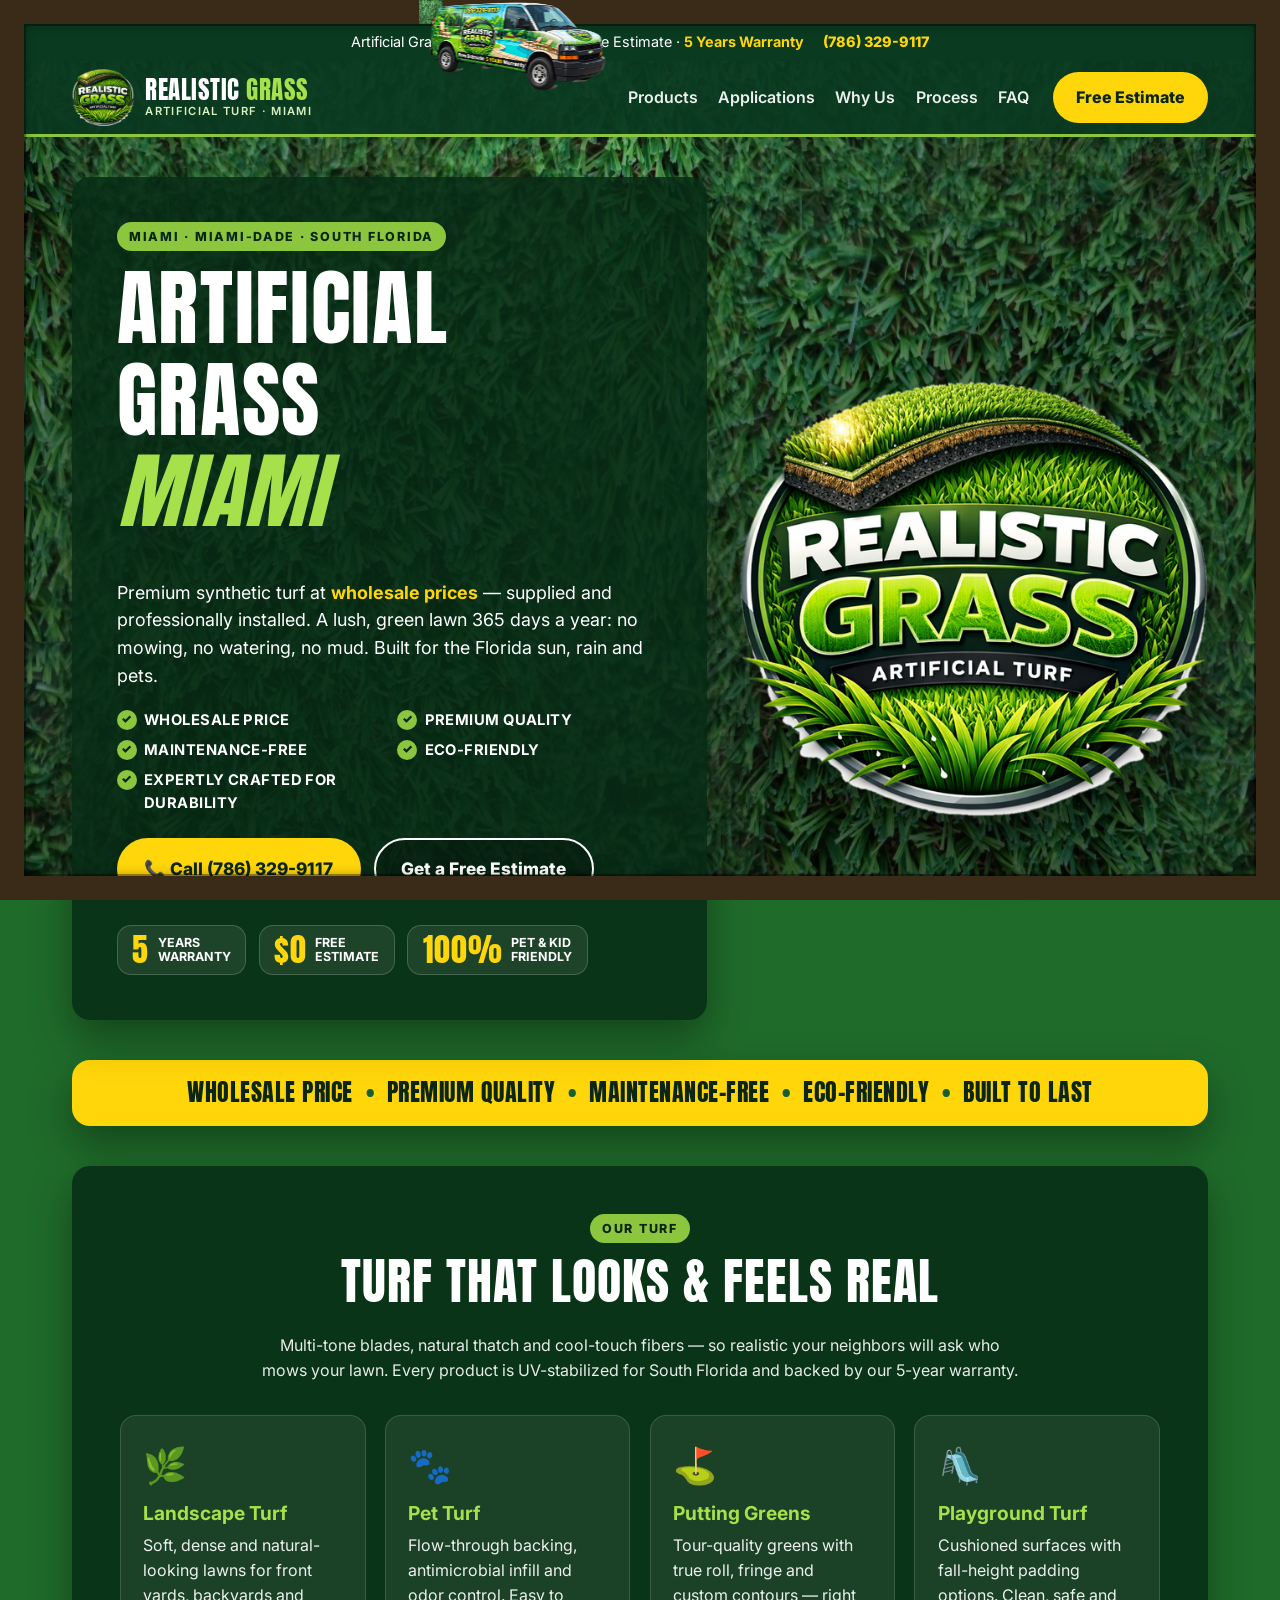
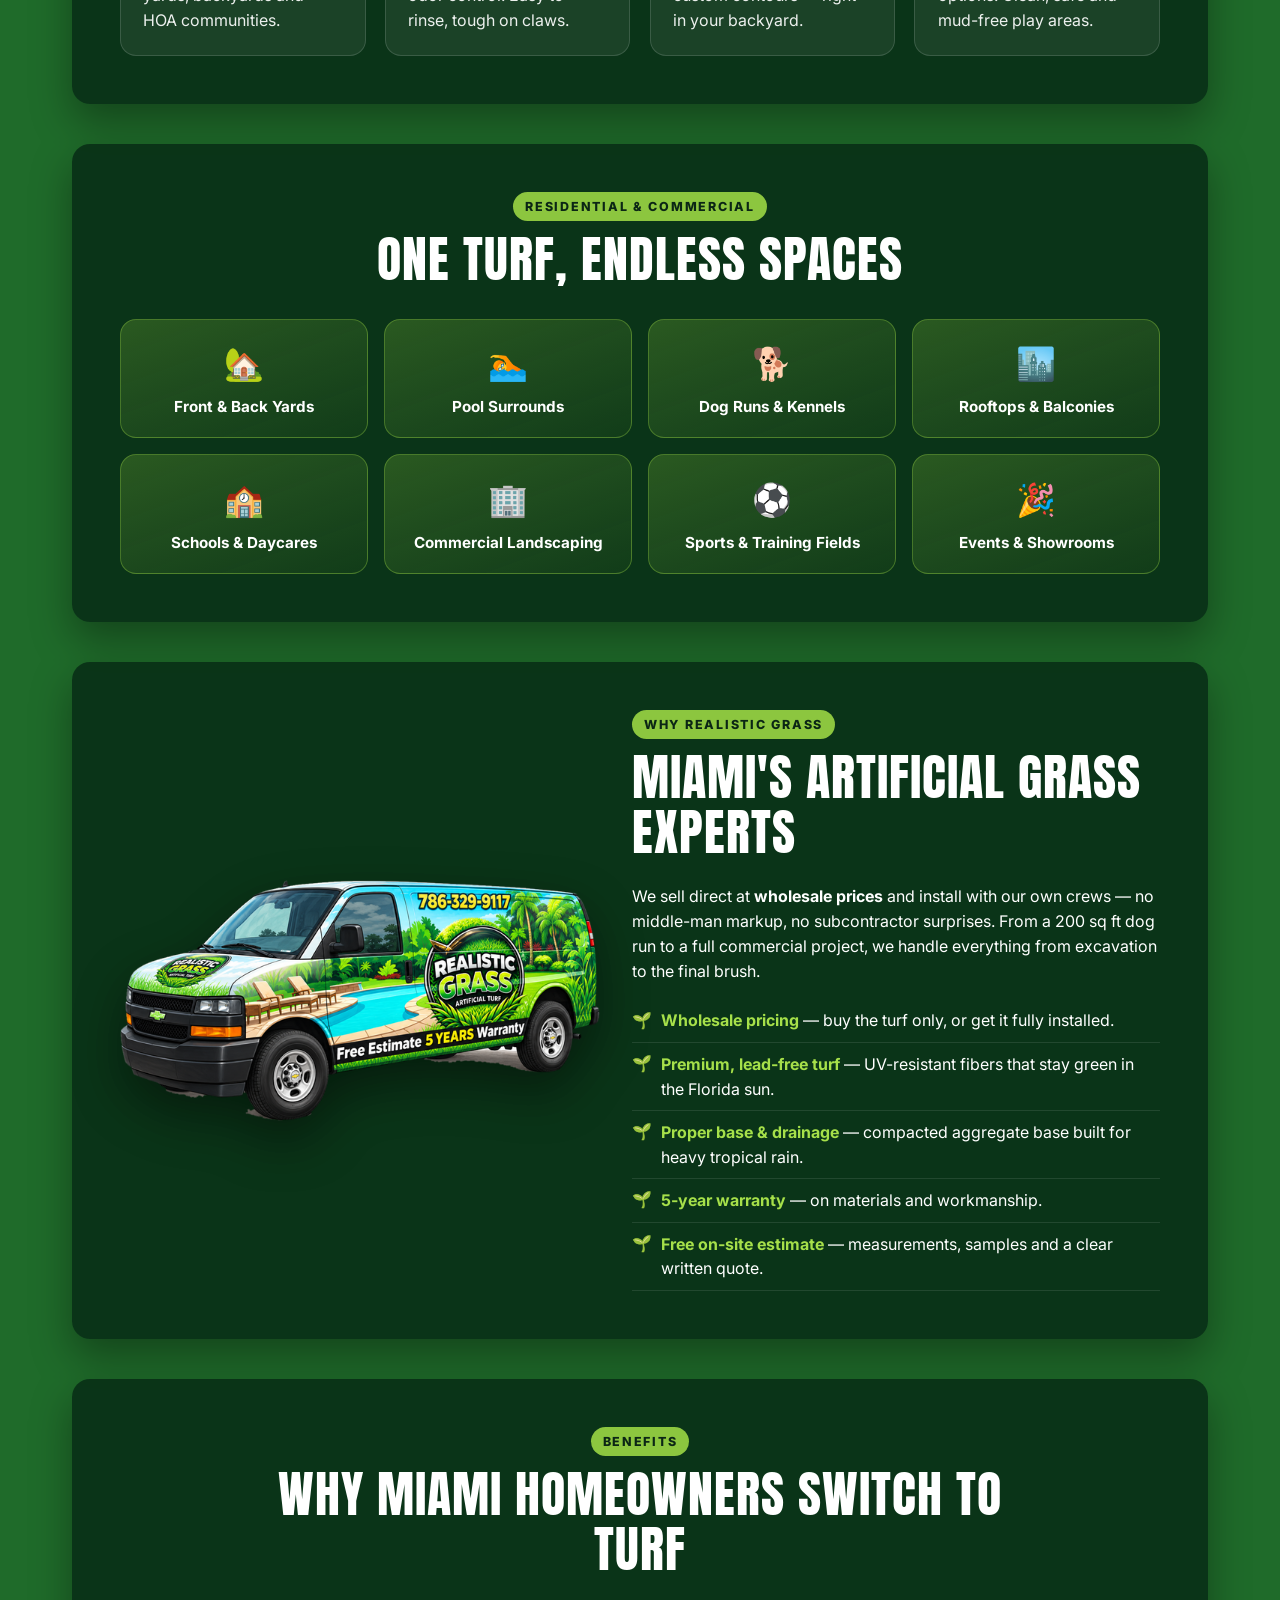
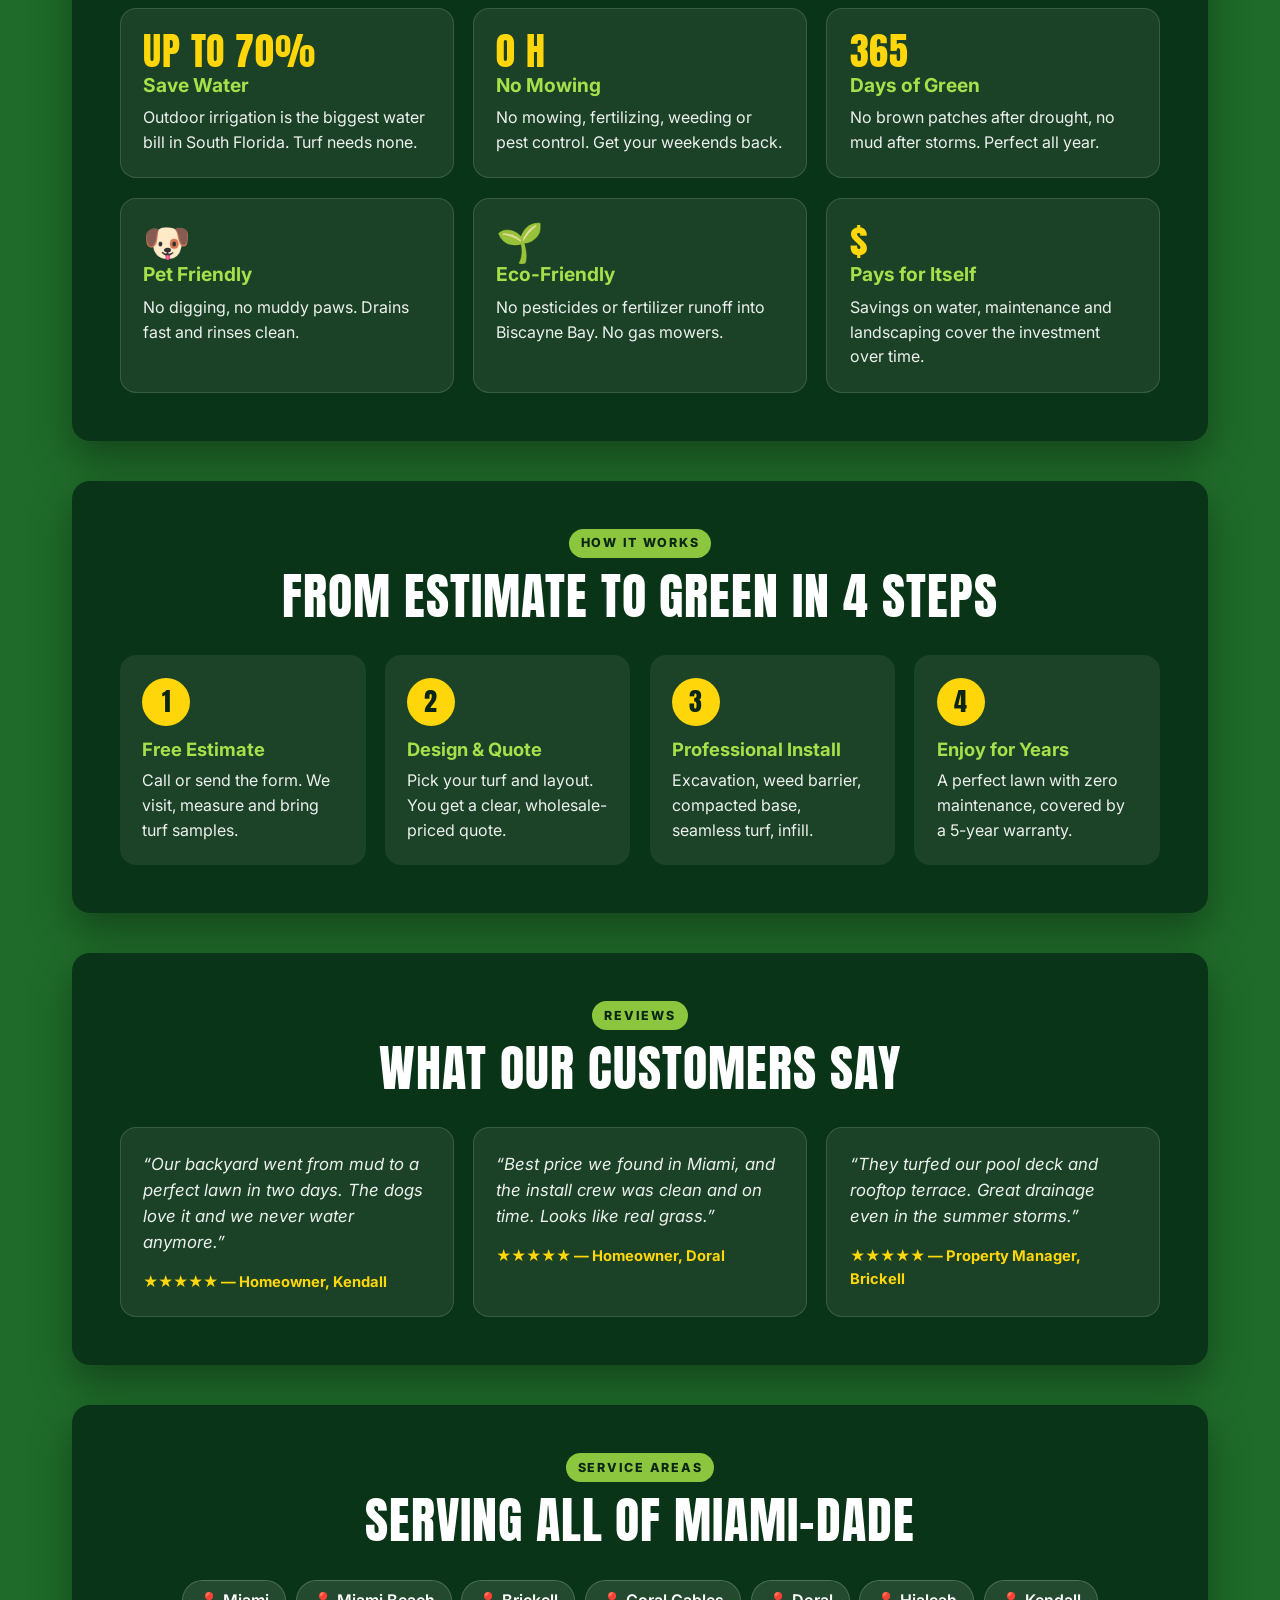
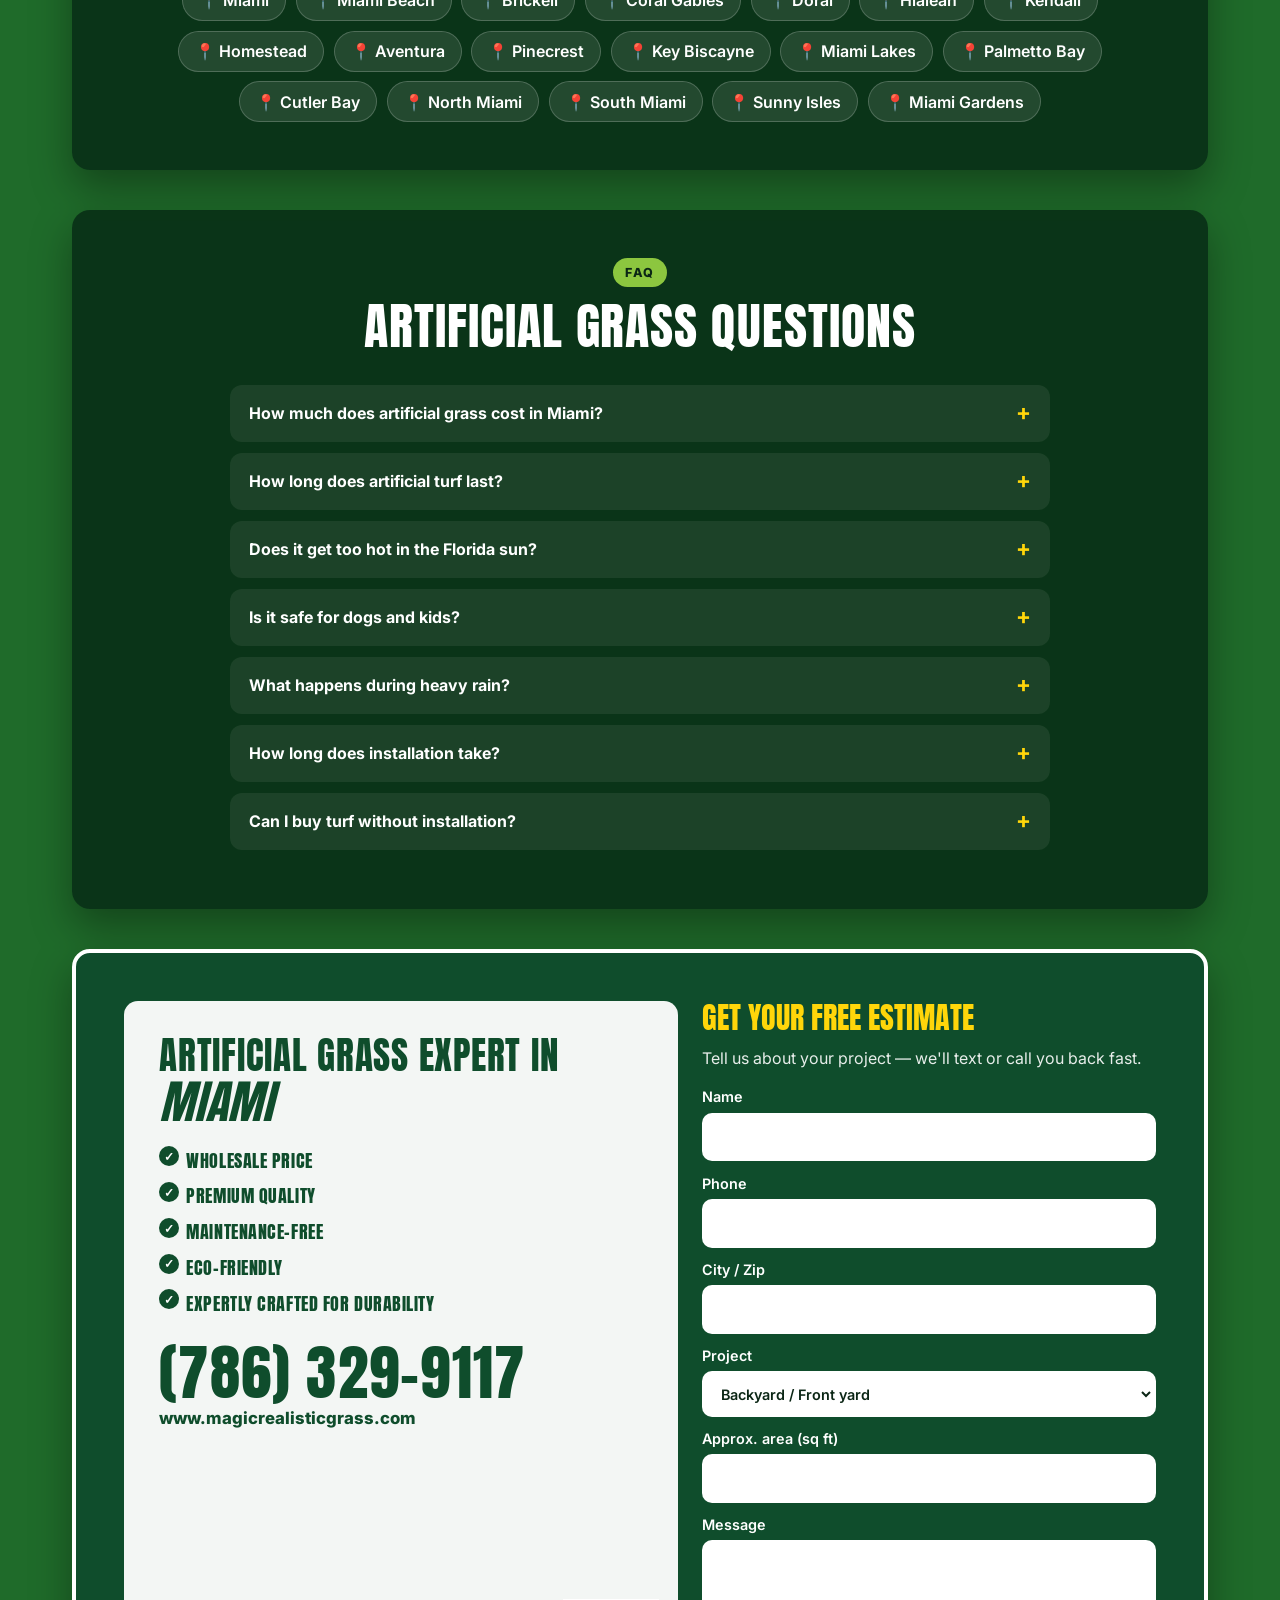
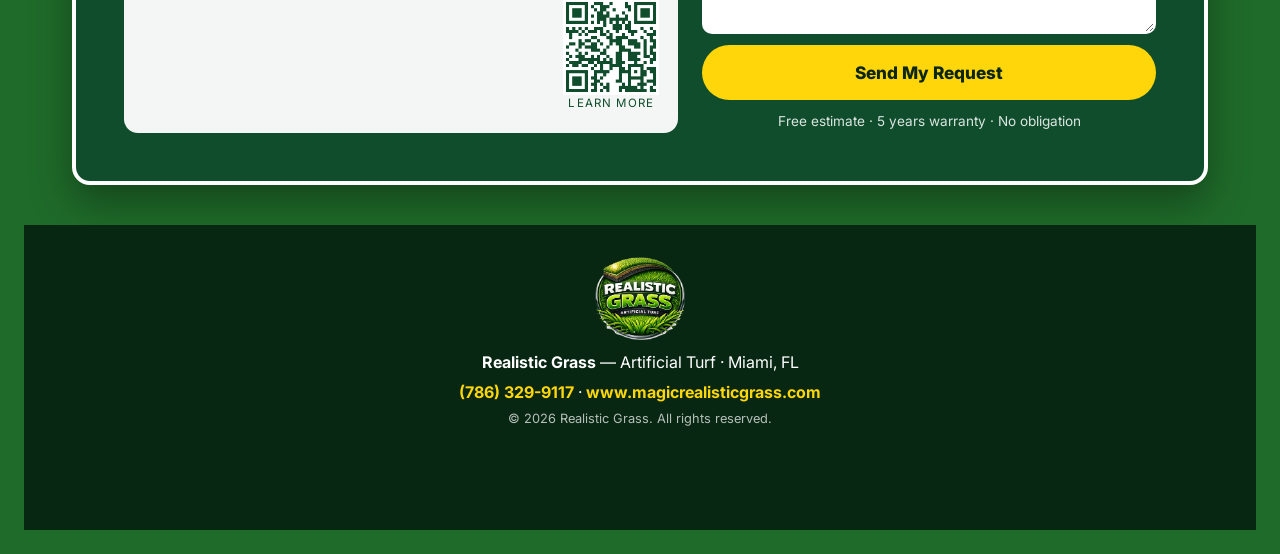
==== index.html @ ca8da289 "Realistic Grass website (artificial grass Miami) with GitHub Pages deployment Static site: wind-anim" ====
<!doctype html>
<html lang="en">
<head>
  <meta charset="utf-8">
  <meta name="viewport" content="width=device-width, initial-scale=1">
  <title>Realistic Grass | Artificial Grass Miami – Turf Installation &amp; Wholesale</title>
  <meta name="description" content="Realistic Grass – artificial grass expert in Miami. Wholesale prices, premium quality synthetic turf for lawns, pets, putting greens, pools and playgrounds. Free estimate, 5-year warranty. Call (786) 329-9117.">
  <meta name="theme-color" content="#0f4d2c">
  <link rel="icon" href="assets/logo.png">
  <meta property="og:title" content="Realistic Grass – Artificial Grass Miami">
  <meta property="og:description" content="Premium artificial turf at wholesale prices. Free estimate · 5-year warranty · (786) 329-9117">
  <meta property="og:image" content="assets/logo.png">
  <link rel="preconnect" href="https://fonts.googleapis.com">
  <link rel="preconnect" href="https://fonts.gstatic.com" crossorigin>
  <link href="https://fonts.googleapis.com/css2?family=Anton&family=Inter:wght@400;500;600;700;800&display=swap" rel="stylesheet">
  <link rel="stylesheet" href="styles.css">
  <script type="application/ld+json">
  {
    "@context": "https://schema.org",
    "@type": "LandscapingBusiness",
    "name": "Realistic Grass – Artificial Turf",
    "telephone": "+1-786-329-9117",
    "url": "https://www.magicrealisticgrass.com",
    "image": "assets/logo.png",
    "areaServed": ["Miami", "Miami Beach", "Coral Gables", "Doral", "Hialeah", "Kendall", "Homestead", "Aventura", "Pinecrest", "Key Biscayne", "Miami Lakes", "Palmetto Bay"],
    "address": { "@type": "PostalAddress", "addressLocality": "Miami", "addressRegion": "FL", "addressCountry": "US" }
  }
  </script>
</head>
<body>
  <!-- Animated turf background (WebGL wind); falls back to the static photo -->
  <canvas id="turf" aria-hidden="true"></canvas>
  <div class="turf-fallback" aria-hidden="true"></div>
  <div class="turf-shade" aria-hidden="true"></div>

  <!-- Van driving around the edge of the window, laying a turf border -->
  <div class="sod-groove" aria-hidden="true"></div>
  <div id="van" aria-hidden="true"><img src="assets/van-right.png" alt=""></div>

  <div class="topbar">
    <span>Artificial Grass Expert in <strong>Miami</strong></span>
    <span class="topbar-sep">·</span>
    <span>Free Estimate · <strong>5 Years Warranty</strong></span>
    <a href="tel:+17863299117" class="topbar-phone">(786) 329-9117</a>
  </div>

  <header class="nav" id="top">
    <a href="#top" class="brand" aria-label="Realistic Grass home">
      <img src="assets/logo.png" alt="Realistic Grass – Artificial Turf logo" width="72" height="67">
      <span class="brand-text"><b>Realistic</b> Grass<small>Artificial Turf · Miami</small></span>
    </a>
    <nav class="nav-links" aria-label="Main">
      <a href="#products">Products</a>
      <a href="#applications">Applications</a>
      <a href="#why">Why Us</a>
      <a href="#process">Process</a>
      <a href="#faq">FAQ</a>
    </nav>
    <a href="#contact" class="btn btn-yellow nav-cta">Free Estimate</a>
    <button class="burger" aria-label="Open menu" aria-expanded="false"><span></span><span></span><span></span></button>
  </header>

  <main>
    <!-- HERO -->
    <section class="hero">
      <div class="hero-copy">
        <p class="eyebrow">Miami · Miami-Dade · South Florida</p>
        <h1>Artificial Grass <span>Miami</span></h1>
        <p class="lead">Premium synthetic turf at <strong>wholesale prices</strong> — supplied and professionally installed.
          A lush, green lawn 365 days a year: no mowing, no watering, no mud. Built for the Florida sun, rain and pets.</p>
        <ul class="checks">
          <li>Wholesale price</li>
          <li>Premium quality</li>
          <li>Maintenance-free</li>
          <li>Eco-friendly</li>
          <li>Expertly crafted for durability</li>
        </ul>
        <div class="hero-ctas">
          <a href="tel:+17863299117" class="btn btn-yellow btn-lg">📞 Call (786) 329-9117</a>
          <a href="#contact" class="btn btn-ghost btn-lg">Get a Free Estimate</a>
        </div>
        <div class="badges">
          <div><b>5</b><span>Years<br>Warranty</span></div>
          <div><b>$0</b><span>Free<br>Estimate</span></div>
          <div><b>100%</b><span>Pet &amp; Kid<br>Friendly</span></div>
        </div>
      </div>
      <div class="hero-logo">
        <img src="assets/logo.png" alt="Realistic Grass – Artificial Turf" width="560" height="522">
      </div>
    </section>

    <!-- STRIP -->
    <section class="strip">
      <p>Wholesale Price <i>•</i> Premium Quality <i>•</i> Maintenance-Free <i>•</i> Eco-Friendly <i>•</i> Built to Last</p>
    </section>

    <!-- PRODUCTS -->
    <section class="section" id="products">
      <div class="section-head">
        <p class="eyebrow">Our Turf</p>
        <h2>Turf That Looks &amp; Feels Real</h2>
        <p>Multi-tone blades, natural thatch and cool-touch fibers — so realistic your neighbors will ask who mows your lawn.
          Every product is UV-stabilized for South Florida and backed by our 5-year warranty.</p>
      </div>
      <div class="cards cards-4">
        <article class="card">
          <div class="card-icon">🌿</div>
          <h3>Landscape Turf</h3>
          <p>Soft, dense and natural-looking lawns for front yards, backyards and HOA communities.</p>
        </article>
        <article class="card">
          <div class="card-icon">🐾</div>
          <h3>Pet Turf</h3>
          <p>Flow-through backing, antimicrobial infill and odor control. Easy to rinse, tough on claws.</p>
        </article>
        <article class="card">
          <div class="card-icon">⛳</div>
          <h3>Putting Greens</h3>
          <p>Tour-quality greens with true roll, fringe and custom contours — right in your backyard.</p>
        </article>
        <article class="card">
          <div class="card-icon">🛝</div>
          <h3>Playground Turf</h3>
          <p>Cushioned surfaces with fall-height padding options. Clean, safe and mud-free play areas.</p>
        </article>
      </div>
    </section>

    <!-- APPLICATIONS -->
    <section class="section" id="applications">
      <div class="section-head">
        <p class="eyebrow">Residential &amp; Commercial</p>
        <h2>One Turf, Endless Spaces</h2>
      </div>
      <div class="apps">
        <div class="app">🏡<span>Front &amp; Back Yards</span></div>
        <div class="app">🏊<span>Pool Surrounds</span></div>
        <div class="app">🐕<span>Dog Runs &amp; Kennels</span></div>
        <div class="app">🏙️<span>Rooftops &amp; Balconies</span></div>
        <div class="app">🏫<span>Schools &amp; Daycares</span></div>
        <div class="app">🏢<span>Commercial Landscaping</span></div>
        <div class="app">⚽<span>Sports &amp; Training Fields</span></div>
        <div class="app">🎉<span>Events &amp; Showrooms</span></div>
      </div>
    </section>

    <!-- WHY -->
    <section class="section" id="why">
      <div class="why">
        <div class="why-van">
          <img src="assets/van-left.png" alt="Realistic Grass installation van" loading="lazy" width="640" height="330">
        </div>
        <div class="why-copy">
          <p class="eyebrow">Why Realistic Grass</p>
          <h2>Miami's Artificial Grass Experts</h2>
          <p>We sell direct at <strong>wholesale prices</strong> and install with our own crews — no middle-man markup, no subcontractor surprises.
            From a 200 sq ft dog run to a full commercial project, we handle everything from excavation to the final brush.</p>
          <ul class="why-list">
            <li><b>Wholesale pricing</b> — buy the turf only, or get it fully installed.</li>
            <li><b>Premium, lead-free turf</b> — UV-resistant fibers that stay green in the Florida sun.</li>
            <li><b>Proper base &amp; drainage</b> — compacted aggregate base built for heavy tropical rain.</li>
            <li><b>5-year warranty</b> — on materials and workmanship.</li>
            <li><b>Free on-site estimate</b> — measurements, samples and a clear written quote.</li>
          </ul>
        </div>
      </div>
    </section>

    <!-- BENEFITS -->
    <section class="section">
      <div class="section-head">
        <p class="eyebrow">Benefits</p>
        <h2>Why Miami Homeowners Switch to Turf</h2>
      </div>
      <div class="cards cards-3">
        <article class="card stat"><b>Up to 70%</b><h3>Save Water</h3><p>Outdoor irrigation is the biggest water bill in South Florida. Turf needs none.</p></article>
        <article class="card stat"><b>0 h</b><h3>No Mowing</h3><p>No mowing, fertilizing, weeding or pest control. Get your weekends back.</p></article>
        <article class="card stat"><b>365</b><h3>Days of Green</h3><p>No brown patches after drought, no mud after storms. Perfect all year.</p></article>
        <article class="card stat"><b>🐶</b><h3>Pet Friendly</h3><p>No digging, no muddy paws. Drains fast and rinses clean.</p></article>
        <article class="card stat"><b>🌱</b><h3>Eco-Friendly</h3><p>No pesticides or fertilizer runoff into Biscayne Bay. No gas mowers.</p></article>
        <article class="card stat"><b>$</b><h3>Pays for Itself</h3><p>Savings on water, maintenance and landscaping cover the investment over time.</p></article>
      </div>
    </section>

    <!-- PROCESS -->
    <section class="section" id="process">
      <div class="section-head">
        <p class="eyebrow">How It Works</p>
        <h2>From Estimate to Green in 4 Steps</h2>
      </div>
      <ol class="steps">
        <li><span>1</span><h3>Free Estimate</h3><p>Call or send the form. We visit, measure and bring turf samples.</p></li>
        <li><span>2</span><h3>Design &amp; Quote</h3><p>Pick your turf and layout. You get a clear, wholesale-priced quote.</p></li>
        <li><span>3</span><h3>Professional Install</h3><p>Excavation, weed barrier, compacted base, seamless turf, infill.</p></li>
        <li><span>4</span><h3>Enjoy for Years</h3><p>A perfect lawn with zero maintenance, covered by a 5-year warranty.</p></li>
      </ol>
    </section>

    <!-- TESTIMONIALS -->
    <section class="section">
      <div class="section-head">
        <p class="eyebrow">Reviews</p>
        <h2>What Our Customers Say</h2>
      </div>
      <div class="cards cards-3">
        <blockquote class="card quote"><p>“Our backyard went from mud to a perfect lawn in two days. The dogs love it and we never water anymore.”</p><footer>★★★★★ — Homeowner, Kendall</footer></blockquote>
        <blockquote class="card quote"><p>“Best price we found in Miami, and the install crew was clean and on time. Looks like real grass.”</p><footer>★★★★★ — Homeowner, Doral</footer></blockquote>
        <blockquote class="card quote"><p>“They turfed our pool deck and rooftop terrace. Great drainage even in the summer storms.”</p><footer>★★★★★ — Property Manager, Brickell</footer></blockquote>
      </div>
    </section>

    <!-- AREAS -->
    <section class="section" id="areas">
      <div class="section-head">
        <p class="eyebrow">Service Areas</p>
        <h2>Serving All of Miami-Dade</h2>
      </div>
      <ul class="areas">
        <li>Miami</li><li>Miami Beach</li><li>Brickell</li><li>Coral Gables</li><li>Doral</li><li>Hialeah</li>
        <li>Kendall</li><li>Homestead</li><li>Aventura</li><li>Pinecrest</li><li>Key Biscayne</li><li>Miami Lakes</li>
        <li>Palmetto Bay</li><li>Cutler Bay</li><li>North Miami</li><li>South Miami</li><li>Sunny Isles</li><li>Miami Gardens</li>
      </ul>
    </section>

    <!-- FAQ -->
    <section class="section" id="faq">
      <div class="section-head">
        <p class="eyebrow">FAQ</p>
        <h2>Artificial Grass Questions</h2>
      </div>
      <div class="faq">
        <details><summary>How much does artificial grass cost in Miami?</summary><p>It depends on the turf, the size of the area and the site preparation. Because we sell at wholesale prices, our quotes are among the most competitive in Miami. Call (786) 329-9117 for a free estimate.</p></details>
        <details><summary>How long does artificial turf last?</summary><p>Quality turf lasts 15+ years with normal use. Our installations are covered by a 5-year warranty.</p></details>
        <details><summary>Does it get too hot in the Florida sun?</summary><p>All turf warms in direct sun. We offer cool-touch fibers and infills that reduce surface temperature, and a quick rinse cools it down instantly.</p></details>
        <details><summary>Is it safe for dogs and kids?</summary><p>Yes. Our turf is lead-free and non-toxic. Pet turf uses a fully permeable backing and antimicrobial infill to control odors.</p></details>
        <details><summary>What happens during heavy rain?</summary><p>Water drains straight through the perforated backing and the compacted base — no puddles, no mud.</p></details>
        <details><summary>How long does installation take?</summary><p>Most residential yards are completed in 1–3 days.</p></details>
        <details><summary>Can I buy turf without installation?</summary><p>Yes. We sell rolls at wholesale prices to homeowners, landscapers and contractors.</p></details>
      </div>
    </section>

    <!-- CONTACT -->
    <section class="section" id="contact">
      <div class="contact">
        <div class="contact-card">
          <h2>Artificial Grass Expert in <span>Miami</span></h2>
          <ul class="checks checks-dark">
            <li>Wholesale price</li>
            <li>Premium quality</li>
            <li>Maintenance-free</li>
            <li>Eco-friendly</li>
            <li>Expertly crafted for durability</li>
          </ul>
          <a class="big-phone" href="tel:+17863299117">(786) 329-9117</a>
          <a class="site-link" href="https://www.magicrealisticgrass.com" target="_blank" rel="noopener">www.magicrealisticgrass.com</a>
          <div class="qr">
            <img src="assets/qr.png" alt="QR code to www.magicrealisticgrass.com" width="120" height="120" loading="lazy">
            <span>Learn more</span>
          </div>
        </div>
        <form class="form" id="quote-form">
          <h3>Get Your Free Estimate</h3>
          <p class="form-sub">Tell us about your project — we'll text or call you back fast.</p>
          <label>Name<input name="name" required autocomplete="name"></label>
          <label>Phone<input name="phone" type="tel" required autocomplete="tel"></label>
          <label>City / Zip<input name="city" autocomplete="postal-code"></label>
          <label>Project
            <select name="project">
              <option>Backyard / Front yard</option>
              <option>Pet area</option>
              <option>Putting green</option>
              <option>Pool surround</option>
              <option>Playground</option>
              <option>Rooftop / Balcony</option>
              <option>Commercial</option>
              <option>Turf only (wholesale)</option>
            </select>
          </label>
          <label>Approx. area (sq ft)<input name="area" inputmode="numeric"></label>
          <label>Message<textarea name="msg" rows="3"></textarea></label>
          <button class="btn btn-yellow btn-lg" type="submit">Send My Request</button>
          <p class="form-note">Free estimate · 5 years warranty · No obligation</p>
        </form>
      </div>
    </section>
  </main>

  <footer class="footer">
    <img src="assets/logo.png" alt="" width="90" height="84" loading="lazy">
    <p><b>Realistic Grass</b> — Artificial Turf · Miami, FL</p>
    <p><a href="tel:+17863299117">(786) 329-9117</a> · <a href="https://www.magicrealisticgrass.com" target="_blank" rel="noopener">www.magicrealisticgrass.com</a></p>
    <p class="small">© <span id="year"></span> Realistic Grass. All rights reserved.</p>
  </footer>

  <a href="tel:+17863299117" class="float-call" aria-label="Call (786) 329-9117">📞</a>

  <script src="script.js"></script>
</body>
</html>
---- styles.css ----
:root {
  --green-900: #0a3a20;
  --green-800: #0f4d2c;
  --green-700: #14612f;
  --lime: #8cc63f;
  --lime-bright: #a6e04a;
  --yellow: #ffd60a;
  --white: #ffffff;
  --ink: #0b2615;
  --panel: rgba(8, 44, 22, 0.86);
  --panel-light: rgba(255, 255, 255, 0.95);
  --radius: 18px;
  --shadow: 0 18px 40px rgba(0, 0, 0, 0.35);
  --sod: 24px; /* width of the turf border the van lays (set by script.js) */
}

* { box-sizing: border-box; }
html { scroll-behavior: smooth; }
body {
  margin: 0;
  font-family: "Inter", system-ui, -apple-system, Segoe UI, Roboto, sans-serif;
  color: var(--white);
  background: #1f6b2a;
  line-height: 1.55;
  overflow-x: hidden;
  padding: var(--sod); /* keep the page inside the turf border */
}
img { max-width: 100%; height: auto; display: block; }
a { color: inherit; }
h1, h2, h3 { line-height: 1.1; margin: 0 0 .5em; }
h1, h2, .brand-text, .big-phone, .strip p, .badges b, .stat b, .steps span {
  font-family: "Anton", Impact, "Arial Narrow", sans-serif;
  font-weight: 400;
  letter-spacing: .02em;
  text-transform: uppercase;
}

/* ---------- Animated turf background ---------- */
#turf, .turf-fallback, .turf-shade {
  position: fixed; inset: 0; width: 100%; height: 100%; z-index: -3;
}
.turf-fallback {
  z-index: -4;
  background: url("assets/turf.jpg") center / 640px auto repeat;
}
.turf-shade {
  z-index: -2;
  background:
    radial-gradient(ellipse at 50% 0%, rgba(0,0,0,.05), rgba(0,0,0,.35) 80%),
    linear-gradient(to bottom, rgba(0,0,0,.15), rgba(0,0,0,.25));
  pointer-events: none;
}

/* ---------- Van ---------- */
#van {
  position: fixed; left: 0; top: 0; z-index: 60;
  width: var(--van-w, 170px);
  pointer-events: none;
  will-change: transform;
}
#van img { width: 100%; height: auto; }
/* The bounce uses the separate `translate` property so it never overrides
   the rotation that script.js sets through `transform`. */
#van.bump img { animation: bump .5s ease-in-out infinite alternate; }
@keyframes bump { from { translate: 0 0; } to { translate: 0 -1.5px; } }

/* ---------- Turf tiles laid by the van ---------- */
#sod { position: fixed; left: 0; top: 0; z-index: 59; pointer-events: none; }
/* Bare soil groove the tiles are laid into (hides content scrolling under the border) */
.sod-groove {
  position: fixed; inset: 0; z-index: 58; pointer-events: none;
  border: var(--sod) solid #3a2a18;
  box-shadow: inset 0 0 0 2px rgba(0,0,0,.35), inset 0 0 12px rgba(0,0,0,.35);
}

/* ---------- Top bar & nav ---------- */
.topbar {
  background: var(--green-900);
  font-size: .9rem;
  display: flex; gap: .6rem; justify-content: center; align-items: center; flex-wrap: wrap;
  padding: .45rem 1rem;
  text-align: center;
}
.topbar strong { color: var(--yellow); }
.topbar-phone { font-weight: 800; color: var(--yellow); text-decoration: none; margin-left: .6rem; }

.nav {
  position: sticky; top: var(--sod); z-index: 50;
  display: flex; align-items: center; gap: 1.5rem;
  padding: .5rem clamp(1rem, 4vw, 3rem);
  background: rgba(10, 58, 32, .94);
  border-bottom: 3px solid var(--lime);
}
.brand { display: flex; align-items: center; gap: .7rem; text-decoration: none; }
.brand img { width: 62px; height: auto; }
.brand-text { font-size: 1.55rem; line-height: 1; }
.brand-text b { font-weight: 400; color: var(--white); }
.brand-text { color: var(--lime-bright); }
.brand-text small {
  display: block; font-family: "Inter", sans-serif; font-size: .7rem; letter-spacing: .12em;
  color: #d8f0c0; margin-top: .25rem; font-weight: 600;
}
.nav-links { display: flex; gap: clamp(.8rem, 1.6vw, 1.4rem); margin-left: auto; }
.nav-links a { text-decoration: none; font-weight: 600; opacity: .92; white-space: nowrap; }
.nav-links a:hover { color: var(--lime-bright); }
.burger { display: none; background: none; border: 0; padding: .4rem; cursor: pointer; margin-left: auto; }
.burger span { display: block; width: 26px; height: 3px; background: #fff; margin: 5px 0; border-radius: 2px; }

/* ---------- Buttons ---------- */
.btn {
  display: inline-flex; align-items: center; justify-content: center; gap: .4rem;
  border-radius: 999px; padding: .7rem 1.3rem;
  font-weight: 800; text-decoration: none; border: 2px solid transparent; cursor: pointer;
  font-size: 1rem; font-family: inherit; white-space: nowrap;
  transition: transform .15s ease, box-shadow .15s ease;
}
.btn:hover { transform: translateY(-2px); box-shadow: 0 8px 20px rgba(0,0,0,.3); }
.btn-yellow { background: var(--yellow); color: var(--ink); }
.btn-ghost { border-color: #fff; color: #fff; background: rgba(0,0,0,.25); }
.btn-lg { padding: .95rem 1.6rem; font-size: 1.08rem; }

/* ---------- Layout ---------- */
main { padding: 0 clamp(1rem, 4vw, 3rem); }
.section { max-width: 1180px; margin: 0 auto 2.5rem; background: var(--panel); border-radius: var(--radius); padding: clamp(1.5rem, 4vw, 3rem); box-shadow: var(--shadow); }
.section-head { text-align: center; max-width: 760px; margin: 0 auto 2rem; }
.section-head h2, .why-copy h2 { font-size: clamp(2rem, 4.5vw, 3.1rem); }
.section-head p:last-child { opacity: .9; }
.eyebrow {
  display: inline-block; margin: 0 0 .7rem;
  color: var(--ink); background: var(--lime);
  font-weight: 800; font-size: .78rem; letter-spacing: .14em; text-transform: uppercase;
  padding: .3rem .75rem; border-radius: 999px;
}

/* ---------- Hero ---------- */
.hero {
  max-width: 1180px; margin: 2.5rem auto;
  display: grid; grid-template-columns: 1.15fr .85fr; gap: 2rem; align-items: center;
}
.hero-copy {
  background: var(--panel); border-radius: var(--radius); padding: clamp(1.5rem, 4vw, 2.8rem);
  box-shadow: var(--shadow);
}
.hero h1 { font-size: clamp(2.8rem, 7vw, 5.2rem); }
.hero h1 span { color: var(--lime-bright); display: block; font-style: italic; }
.lead { font-size: 1.12rem; margin: 0 0 1.2rem; }
.lead strong { color: var(--yellow); }
.checks { list-style: none; padding: 0; margin: 0 0 1.5rem; display: grid; grid-template-columns: repeat(2, minmax(0, 1fr)); gap: .45rem 1rem; }
.checks li { position: relative; padding-left: 1.7rem; font-weight: 700; text-transform: uppercase; font-size: .92rem; letter-spacing: .03em; }
.checks li::before {
  content: "✓"; position: absolute; left: 0; top: .05rem;
  width: 1.25rem; height: 1.25rem; border-radius: 50%; display: grid; place-items: center;
  background: var(--lime); color: var(--ink); font-size: .75rem; font-weight: 900;
}
.hero-ctas { display: flex; flex-wrap: wrap; gap: .8rem; margin-bottom: 1.6rem; }
.badges { display: flex; gap: .8rem; flex-wrap: wrap; }
.badges div {
  display: flex; align-items: center; gap: .55rem;
  background: rgba(255,255,255,.08); border: 1px solid rgba(255,255,255,.18);
  padding: .5rem .9rem; border-radius: 14px;
}
.badges b { font-size: 2rem; color: var(--yellow); line-height: 1; }
.badges span { font-size: .78rem; line-height: 1.15; font-weight: 700; text-transform: uppercase; }
.hero-logo img {
  width: 100%; max-width: 520px; margin: 0 auto;
  filter: drop-shadow(0 20px 30px rgba(0,0,0,.5));
  animation: float 6s ease-in-out infinite;
}
@keyframes float { 50% { transform: translateY(-12px) rotate(-1deg); } }

/* ---------- Strip ---------- */
.strip {
  max-width: 1180px; margin: 0 auto 2.5rem; border-radius: var(--radius);
  background: var(--yellow); color: var(--ink); text-align: center; padding: .9rem 1rem;
  box-shadow: var(--shadow);
}
.strip p { margin: 0; font-size: clamp(1rem, 2.3vw, 1.5rem); }
.strip i { color: var(--green-700); font-style: normal; margin: 0 .4rem; }

/* ---------- Cards ---------- */
.cards { display: grid; gap: 1.2rem; }
.cards-4 { grid-template-columns: repeat(4, minmax(0, 1fr)); }
.cards-3 { grid-template-columns: repeat(3, minmax(0, 1fr)); }
.card {
  background: rgba(255,255,255,.07); border: 1px solid rgba(255,255,255,.14);
  border-radius: 16px; padding: 1.4rem; margin: 0;
  transition: transform .2s ease, background .2s ease;
}
.card:hover { transform: translateY(-4px); background: rgba(255,255,255,.11); }
.card h3 { font-size: 1.2rem; color: var(--lime-bright); }
.card p { margin: 0; opacity: .92; }
.card-icon { font-size: 2.2rem; margin-bottom: .6rem; }
.stat b { display: block; font-size: 2.4rem; color: var(--yellow); margin-bottom: .3rem; line-height: 1; }
.quote p { font-size: 1.05rem; font-style: italic; }
.quote footer { margin-top: 1rem; font-weight: 700; color: var(--yellow); font-size: .92rem; }

/* ---------- Applications ---------- */
.apps { display: grid; grid-template-columns: repeat(4, minmax(0, 1fr)); gap: 1rem; }
.app {
  font-size: 2rem; text-align: center; padding: 1.2rem .6rem;
  background: linear-gradient(160deg, rgba(140,198,63,.25), rgba(140,198,63,.06));
  border: 1px solid rgba(140,198,63,.4); border-radius: 16px;
}
.app span { display: block; font-size: .95rem; font-weight: 700; margin-top: .4rem; }

/* ---------- Why ---------- */
.why { display: grid; grid-template-columns: 1fr 1.1fr; gap: 2rem; align-items: center; }
.why-van img { filter: drop-shadow(0 20px 25px rgba(0,0,0,.45)); }
.why-list { padding: 0; list-style: none; margin: 1rem 0 0; }
.why-list li { padding: .55rem 0 .55rem 1.8rem; position: relative; border-bottom: 1px solid rgba(255,255,255,.1); }
.why-list li::before { content: "🌱"; position: absolute; left: 0; top: .5rem; }
.why-list b { color: var(--lime-bright); }

/* ---------- Steps ---------- */
.steps { list-style: none; padding: 0; margin: 0; display: grid; grid-template-columns: repeat(4, minmax(0, 1fr)); gap: 1.2rem; counter-reset: s; }
.steps li { background: rgba(255,255,255,.07); border-radius: 16px; padding: 1.4rem; position: relative; }
.steps span {
  display: grid; place-items: center; width: 3rem; height: 3rem; border-radius: 50%;
  background: var(--yellow); color: var(--ink); font-size: 1.6rem; margin-bottom: .8rem;
}
.steps h3 { color: var(--lime-bright); font-size: 1.15rem; }
.steps p { margin: 0; opacity: .92; }

/* ---------- Areas ---------- */
.areas { list-style: none; padding: 0; margin: 0; display: flex; flex-wrap: wrap; justify-content: center; gap: .6rem; }
.areas li { background: rgba(255,255,255,.1); border: 1px solid rgba(255,255,255,.2); border-radius: 999px; padding: .45rem 1rem; font-weight: 600; }
.areas li::before { content: "📍 "; }

/* ---------- FAQ ---------- */
.faq { max-width: 820px; margin: 0 auto; }
.faq details { background: rgba(255,255,255,.07); border-radius: 12px; margin-bottom: .7rem; padding: 0 1.2rem; }
.faq summary { cursor: pointer; font-weight: 700; padding: 1rem 0; list-style: none; display: flex; justify-content: space-between; gap: 1rem; }
.faq summary::-webkit-details-marker { display: none; }
.faq summary::after { content: "+"; color: var(--yellow); font-size: 1.4rem; line-height: 1; }
.faq details[open] summary::after { content: "–"; }
.faq details p { margin: 0 0 1rem; opacity: .92; }

/* ---------- Contact (mirrors the yard sign) ---------- */
#contact { background: var(--green-800); border: 4px solid #fff; }
.contact { display: grid; grid-template-columns: 1.1fr .9fr; gap: 1.5rem; }
.contact-card {
  background: var(--panel-light); color: var(--green-800); border-radius: 14px;
  padding: clamp(1.3rem, 3vw, 2.2rem); position: relative;
}
.contact-card h2 { font-size: clamp(1.6rem, 3.4vw, 2.3rem); }
.contact-card h2 span { font-style: italic; font-size: 1.25em; }
.checks-dark { grid-template-columns: 1fr; }
.checks-dark li { font-family: "Anton", sans-serif; font-weight: 400; font-size: 1.15rem; letter-spacing: .03em; }
.checks-dark li::before { background: var(--green-800); color: #fff; }
.big-phone { display: block; font-size: clamp(2.4rem, 6vw, 3.8rem); text-decoration: none; line-height: 1.05; }
.site-link { font-weight: 800; font-size: 1.05rem; text-decoration: none; }
.site-link:hover, .big-phone:hover { text-decoration: underline; }
.qr { position: absolute; right: 1.2rem; bottom: 1.2rem; text-align: center; font-size: .72rem; letter-spacing: .1em; text-transform: uppercase; }
.qr img { width: 96px; height: auto; }

.form { display: grid; gap: .7rem; align-content: start; }
.form h3 { font-family: "Anton", sans-serif; font-weight: 400; font-size: 1.9rem; text-transform: uppercase; margin: 0; color: var(--yellow); }
.form-sub { margin: 0 0 .3rem; opacity: .9; }
.form label { display: grid; gap: .25rem; font-weight: 600; font-size: .9rem; }
.form input, .form select, .form textarea {
  font: inherit; padding: .7rem .8rem; border-radius: 10px; border: 2px solid transparent;
  background: #fff; color: var(--ink); width: 100%;
}
.form input:focus, .form select:focus, .form textarea:focus { outline: none; border-color: var(--yellow); }
.form-note { margin: 0; text-align: center; font-size: .85rem; opacity: .85; }

/* ---------- Footer ---------- */
.footer { text-align: center; padding: 2rem 1rem 6rem; background: rgba(6, 34, 18, .92); }
.footer img { margin: 0 auto .6rem; }
.footer p { margin: .3rem 0; }
.footer a { color: var(--yellow); text-decoration: none; font-weight: 700; }
.footer .small { font-size: .8rem; opacity: .7; }

.float-call {
  position: fixed; right: calc(var(--sod) + .8rem); bottom: calc(var(--sod) + .8rem); z-index: 70;
  width: 58px; height: 58px; border-radius: 50%; display: none; place-items: center;
  background: var(--yellow); font-size: 1.6rem; text-decoration: none; box-shadow: var(--shadow);
}

/* ---------- Responsive ---------- */
@media (max-width: 980px) {
  .hero { grid-template-columns: 1fr; }
  .hero-logo { order: -1; }
  .hero-logo img { max-width: 240px; }
  .cards-4, .apps, .steps { grid-template-columns: repeat(2, minmax(0, 1fr)); }
  .cards-3 { grid-template-columns: 1fr 1fr; }
  .why, .contact { grid-template-columns: 1fr; }
}
@media (max-width: 900px) {
  .nav-links {
    display: none; position: absolute; top: 100%; left: 0; right: 0;
    flex-direction: column; gap: 0; background: var(--green-900); padding: .5rem 1rem 1rem;
  }
  .nav-links.open { display: flex; }
  .nav-links a { padding: .7rem 0; border-bottom: 1px solid rgba(255,255,255,.1); }
  .nav-cta { display: none; }
  .burger { display: block; }
  .topbar-sep, .topbar > span:first-child { display: none; }
  .topbar { font-size: .82rem; }
  .float-call { display: grid; }
}
@media (max-width: 560px) {
  .cards-4, .cards-3, .apps, .steps { grid-template-columns: 1fr; }
  .apps { grid-template-columns: 1fr 1fr; }
  .checks { grid-template-columns: 1fr; }
  .qr { position: static; margin-top: 1rem; display: inline-block; }
  .brand-text { font-size: 1.25rem; }
  .brand img { width: 50px; }
  .hero-ctas .btn { width: 100%; }
}

@media (prefers-reduced-motion: reduce) {
  html { scroll-behavior: auto; }
  .hero-logo img, #van.bump img { animation: none; }
  .btn, .card { transition: none; }
}
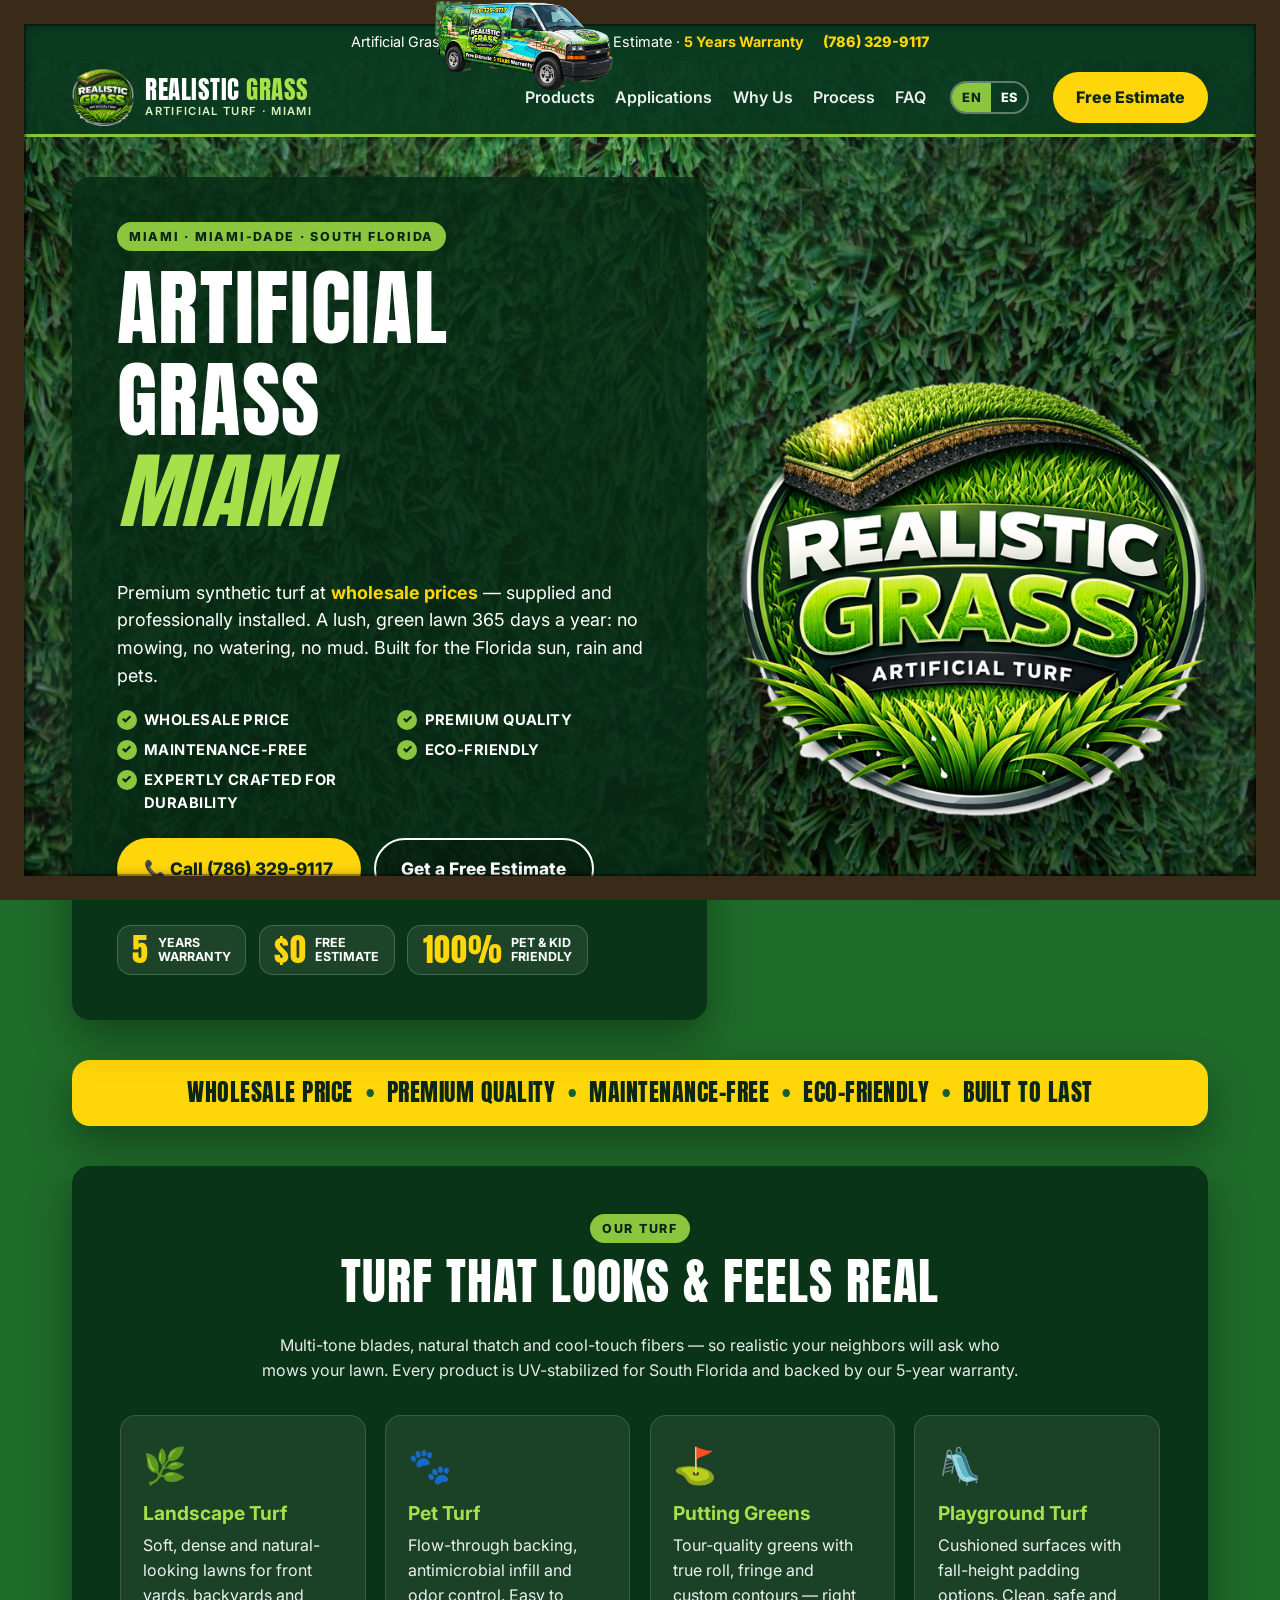
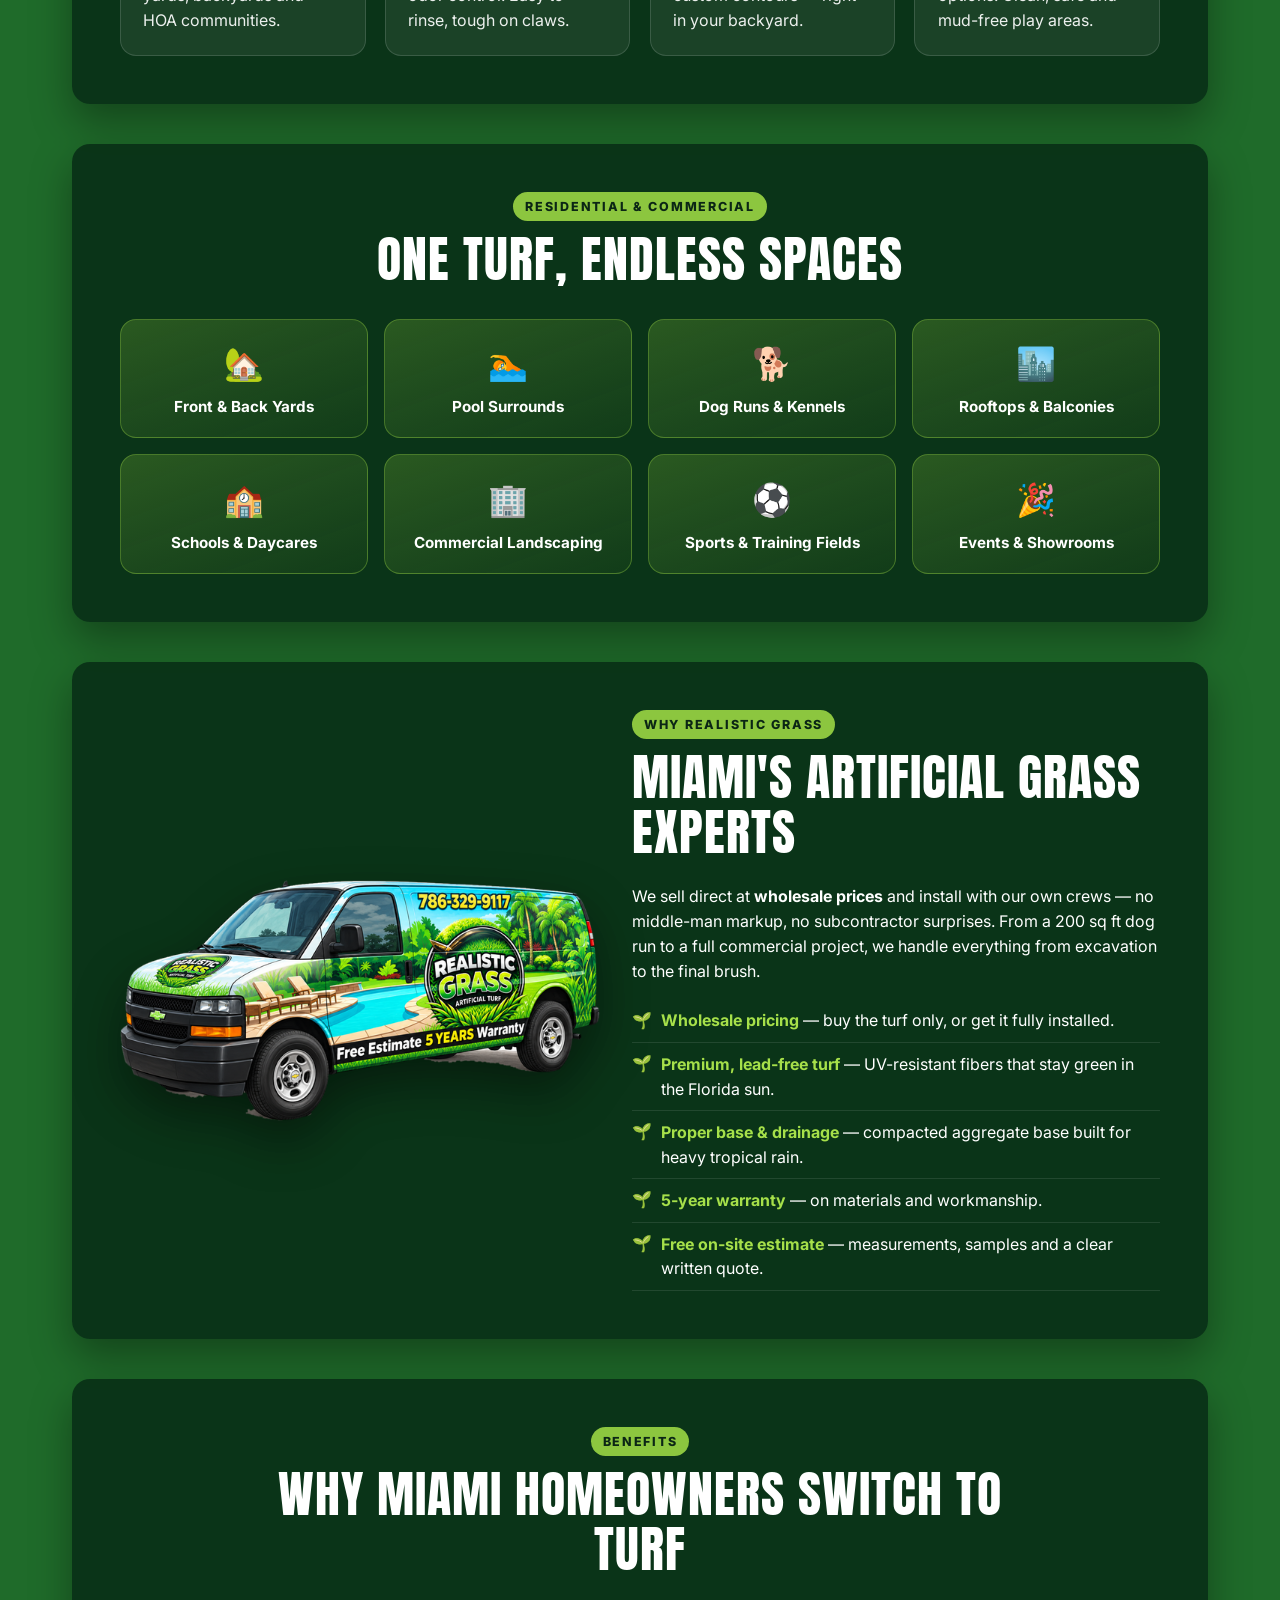
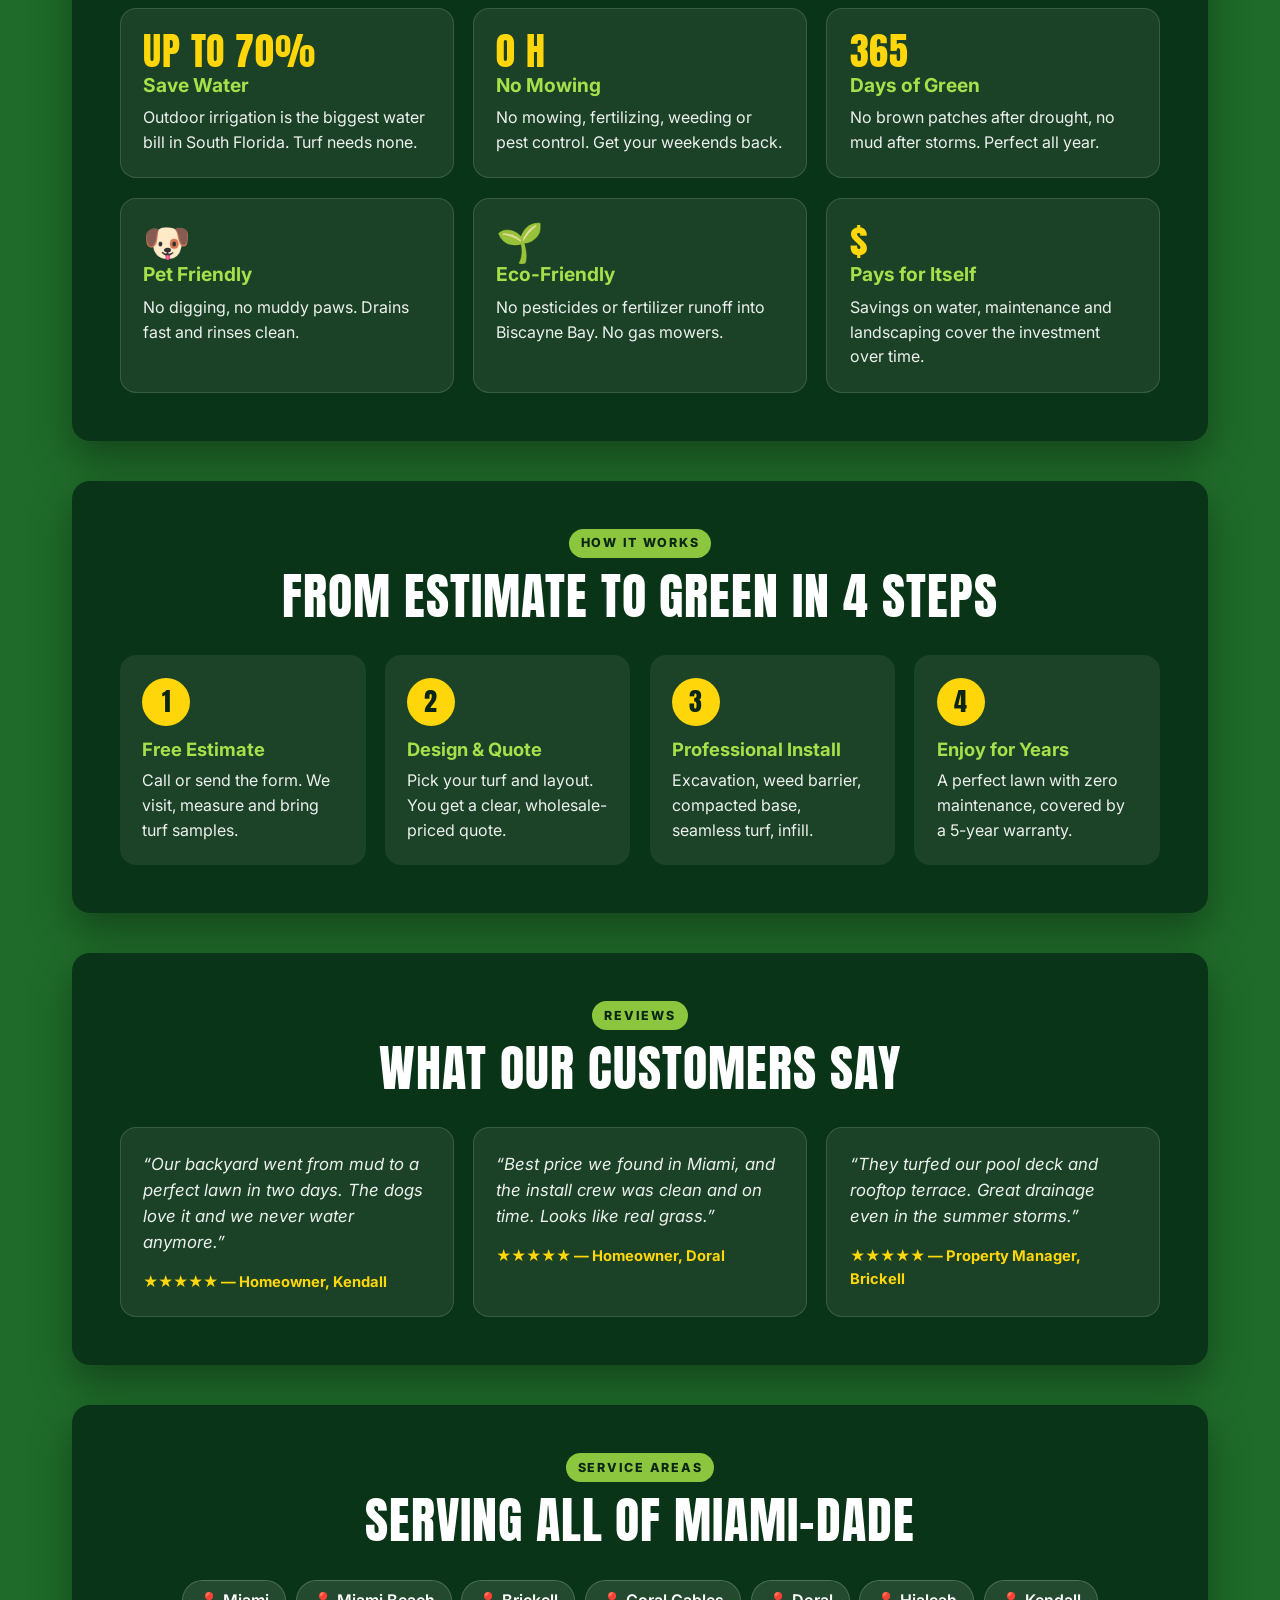
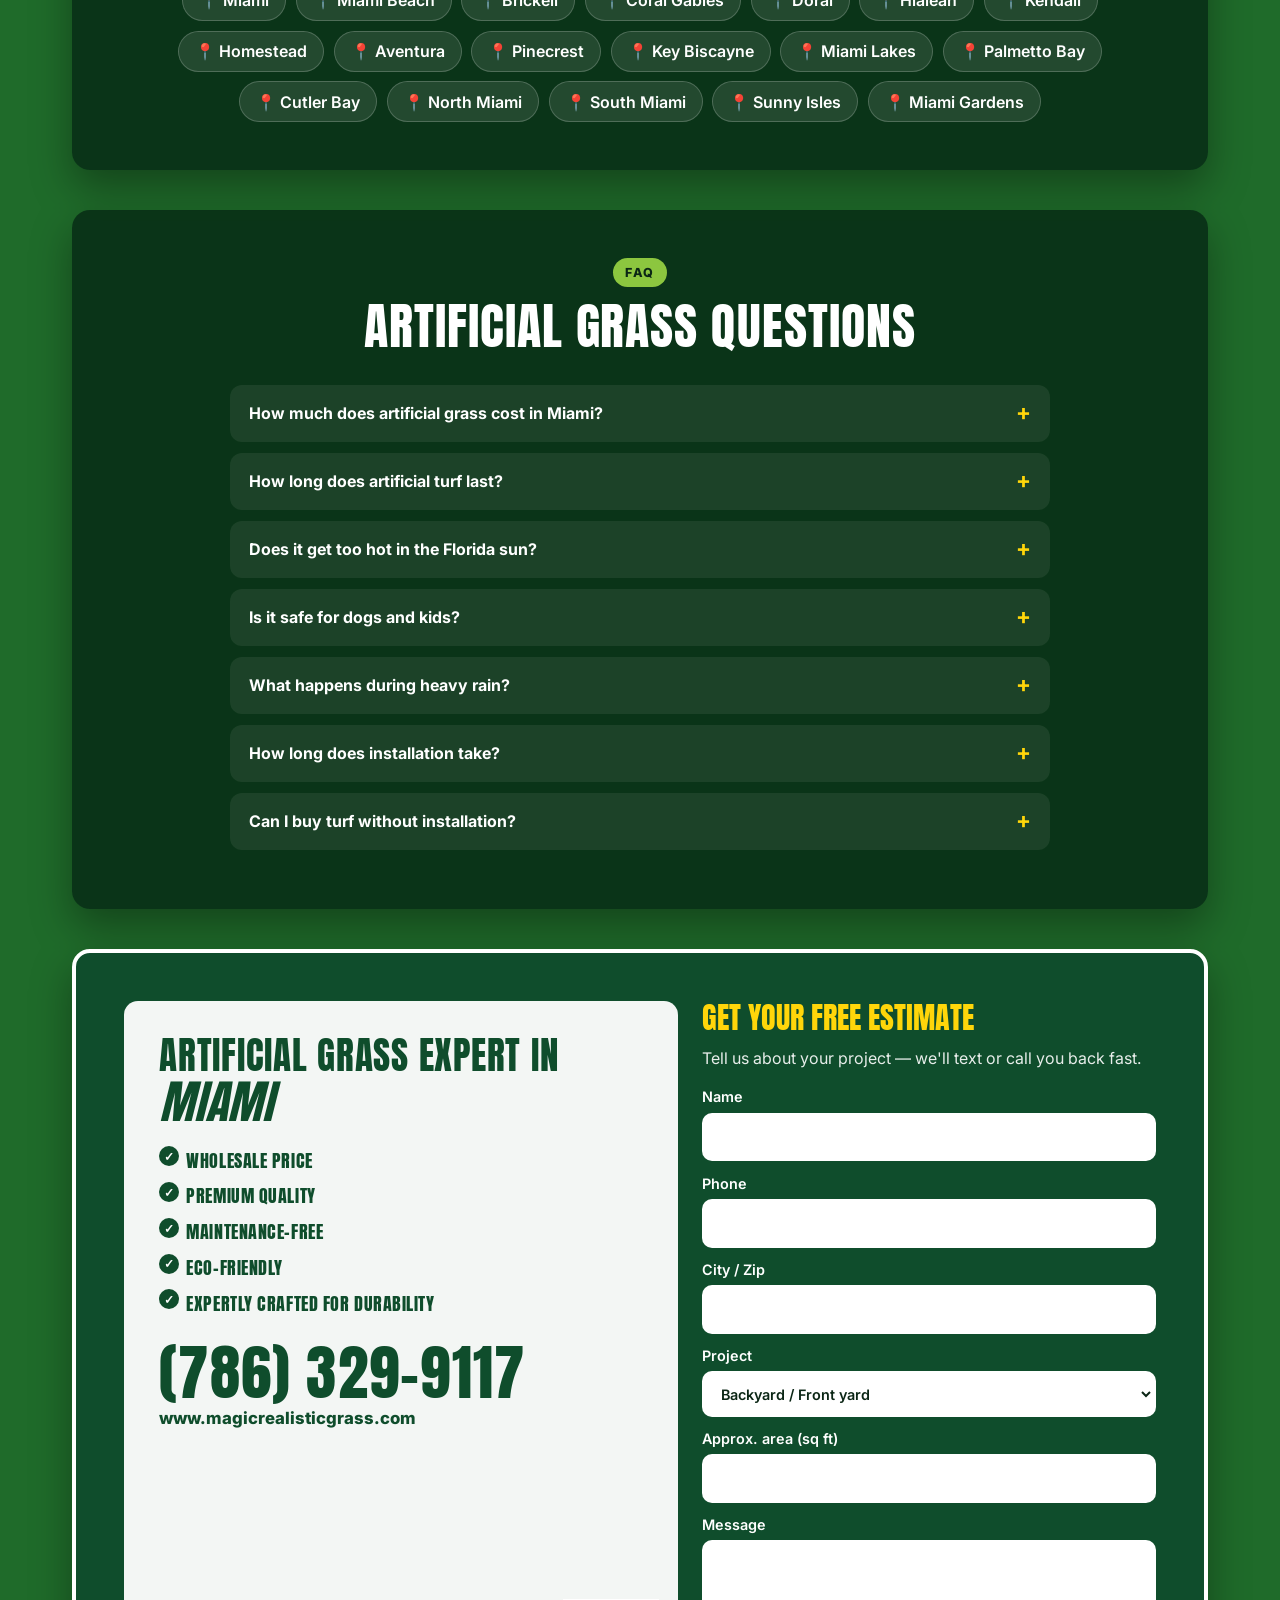
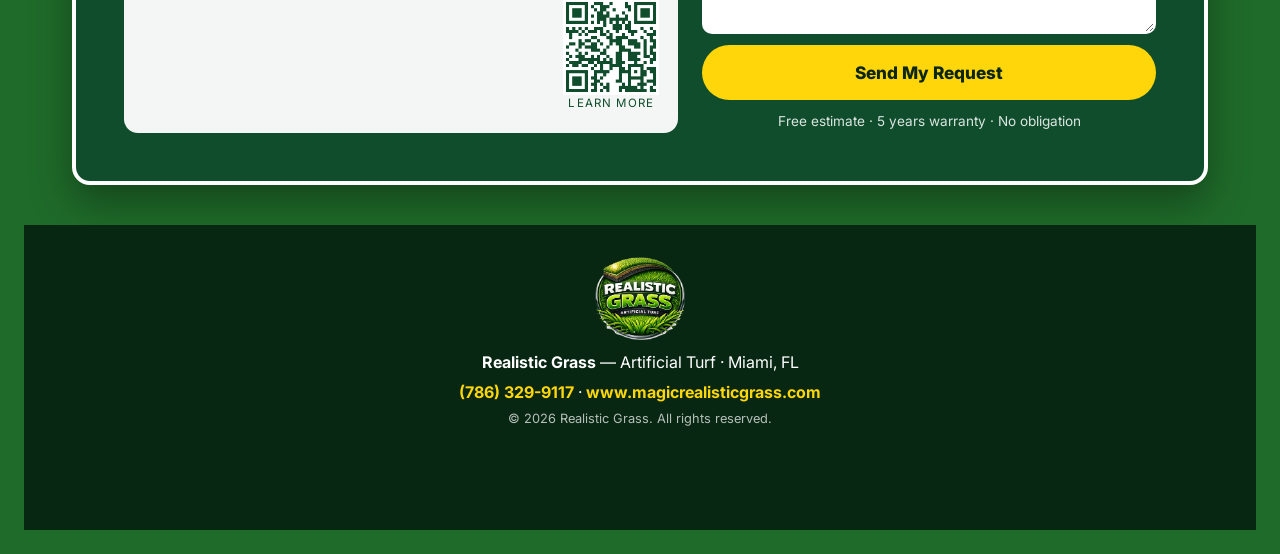
==== commit a2347762: "Add Spanish version of the site (es/) - es/index.html: full Spanish translation, EN | ES switcher in" ====
--- a/index.html
+++ b/index.html
@@ -7,6 +7,10 @@
   <meta name="description" content="Realistic Grass – artificial grass expert in Miami. Wholesale prices, premium quality synthetic turf for lawns, pets, putting greens, pools and playgrounds. Free estimate, 5-year warranty. Call (786) 329-9117.">
   <meta name="theme-color" content="#0f4d2c">
   <link rel="icon" href="assets/logo.png">
+  <link rel="canonical" href="https://noadsapple.github.io/realistic-grass/">
+  <link rel="alternate" hreflang="en" href="https://noadsapple.github.io/realistic-grass/">
+  <link rel="alternate" hreflang="es" href="https://noadsapple.github.io/realistic-grass/es/">
+  <link rel="alternate" hreflang="x-default" href="https://noadsapple.github.io/realistic-grass/">
   <meta property="og:title" content="Realistic Grass – Artificial Grass Miami">
   <meta property="og:description" content="Premium artificial turf at wholesale prices. Free estimate · 5-year warranty · (786) 329-9117">
   <meta property="og:image" content="assets/logo.png">
@@ -56,6 +60,10 @@
       <a href="#process">Process</a>
       <a href="#faq">FAQ</a>
     </nav>
+    <div class="lang" aria-label="Language">
+      <a href="./" aria-current="page" lang="en">EN</a>
+      <a href="es/" hreflang="es" lang="es">ES</a>
+    </div>
     <a href="#contact" class="btn btn-yellow nav-cta">Free Estimate</a>
     <button class="burger" aria-label="Open menu" aria-expanded="false"><span></span><span></span><span></span></button>
   </header>
--- a/styles.css
+++ b/styles.css
@@ -95,7 +95,7 @@
 .brand img { width: 62px; height: auto; }
 .brand-text { font-size: 1.55rem; line-height: 1; }
 .brand-text b { font-weight: 400; color: var(--white); }
-.brand-text { color: var(--lime-bright); }
+.brand-text { color: var(--lime-bright); white-space: nowrap; }
 .brand-text small {
   display: block; font-family: "Inter", sans-serif; font-size: .7rem; letter-spacing: .12em;
   color: #d8f0c0; margin-top: .25rem; font-weight: 600;
@@ -103,6 +103,10 @@
 .nav-links { display: flex; gap: clamp(.8rem, 1.6vw, 1.4rem); margin-left: auto; }
 .nav-links a { text-decoration: none; font-weight: 600; opacity: .92; white-space: nowrap; }
 .nav-links a:hover { color: var(--lime-bright); }
+.lang { display: flex; border: 2px solid rgba(255,255,255,.35); border-radius: 999px; overflow: hidden; flex-shrink: 0; }
+.lang a { padding: .3rem .6rem; font-weight: 800; font-size: .8rem; text-decoration: none; letter-spacing: .05em; }
+.lang a[aria-current="page"] { background: var(--lime); color: var(--ink); }
+.lang a:not([aria-current]):hover { background: rgba(255,255,255,.15); }
 .burger { display: none; background: none; border: 0; padding: .4rem; cursor: pointer; margin-left: auto; }
 .burger span { display: block; width: 26px; height: 3px; background: #fff; margin: 5px 0; border-radius: 2px; }
 
@@ -294,7 +298,8 @@
   .nav-links.open { display: flex; }
   .nav-links a { padding: .7rem 0; border-bottom: 1px solid rgba(255,255,255,.1); }
   .nav-cta { display: none; }
-  .burger { display: block; }
+  .burger { display: block; margin-left: .6rem; }
+  .lang { margin-left: auto; }
   .topbar-sep, .topbar > span:first-child { display: none; }
   .topbar { font-size: .82rem; }
   .float-call { display: grid; }
@@ -304,8 +309,13 @@
   .apps { grid-template-columns: 1fr 1fr; }
   .checks { grid-template-columns: 1fr; }
   .qr { position: static; margin-top: 1rem; display: inline-block; }
-  .brand-text { font-size: 1.25rem; }
-  .brand img { width: 50px; }
+  .brand-text { font-size: 1.1rem; }
+  .brand-text small { display: none; }
+  .brand img { width: 40px; }
+  .brand { gap: .45rem; min-width: 0; flex: 1 1 auto; overflow: hidden; }
+  .brand-text { overflow: hidden; }
+  .nav { gap: .6rem; }
+  .lang a { padding: .25rem .45rem; }
   .hero-ctas .btn { width: 100%; }
 }
 
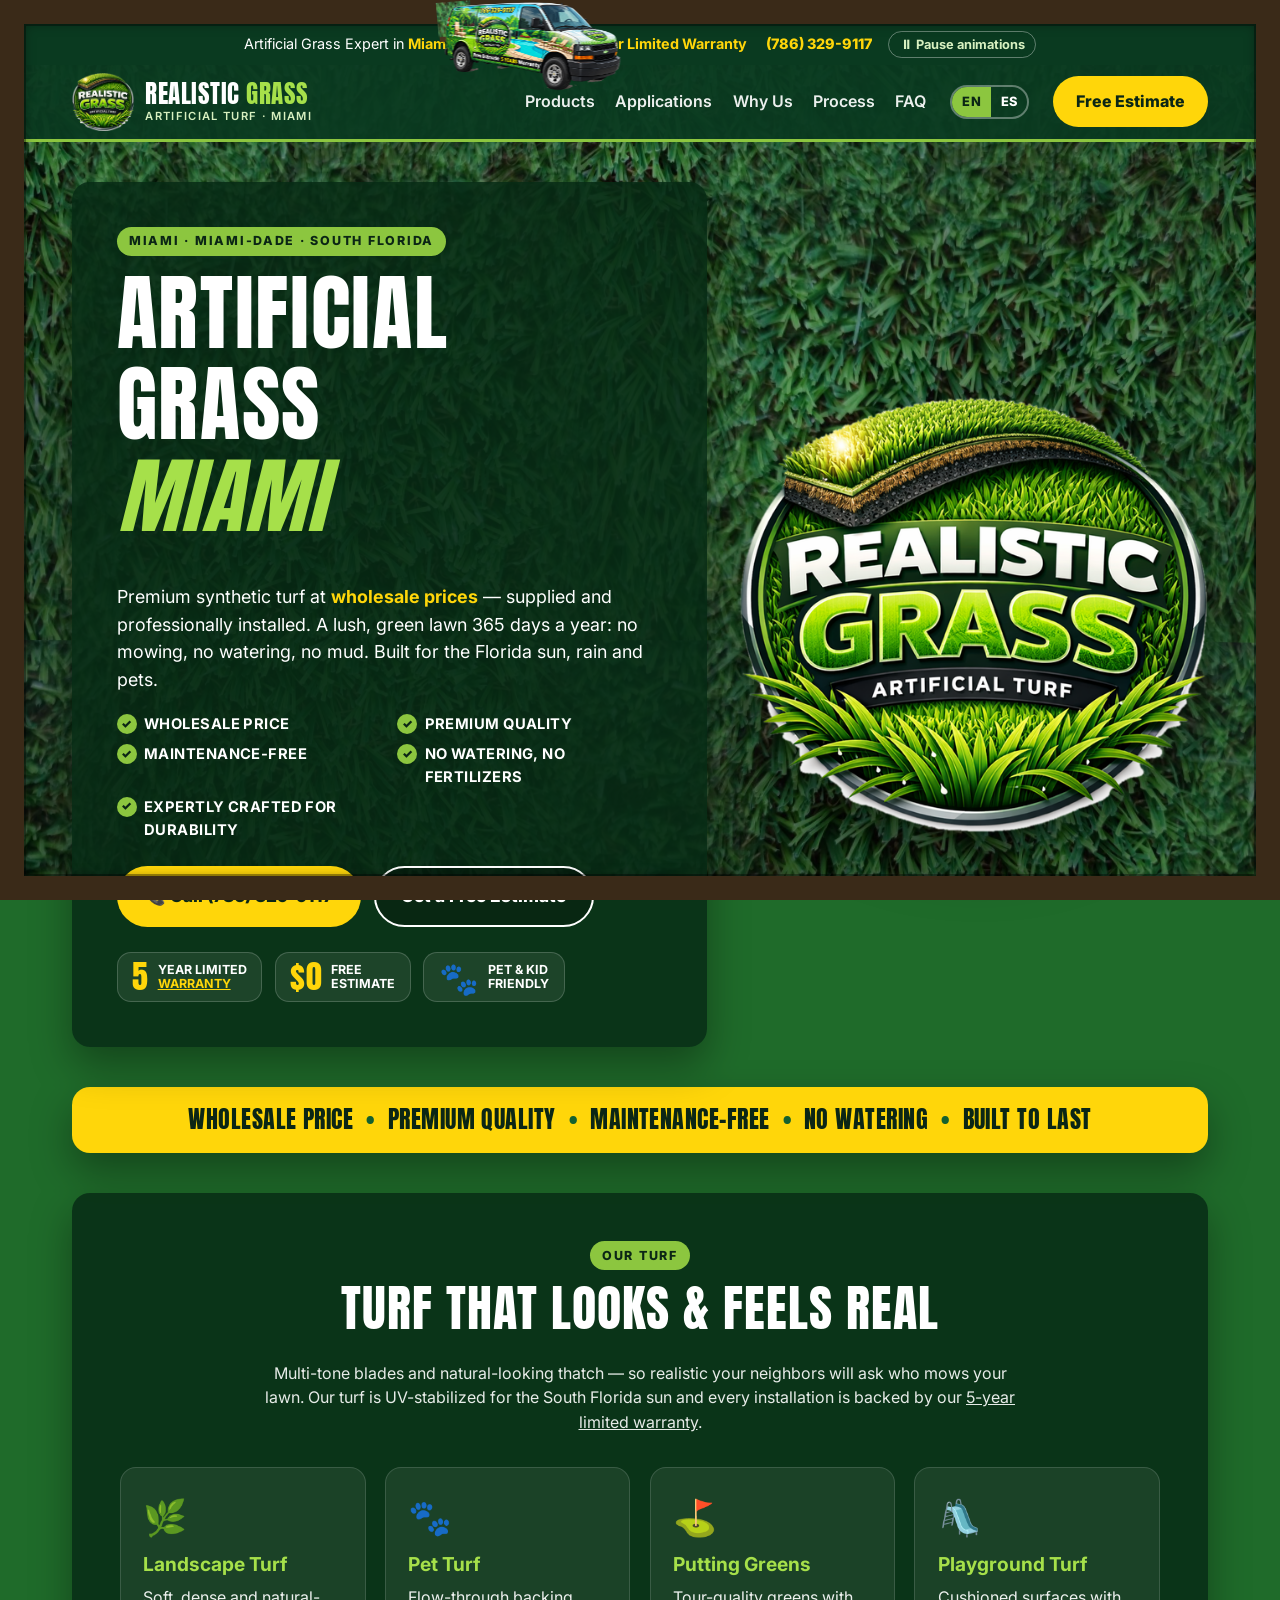
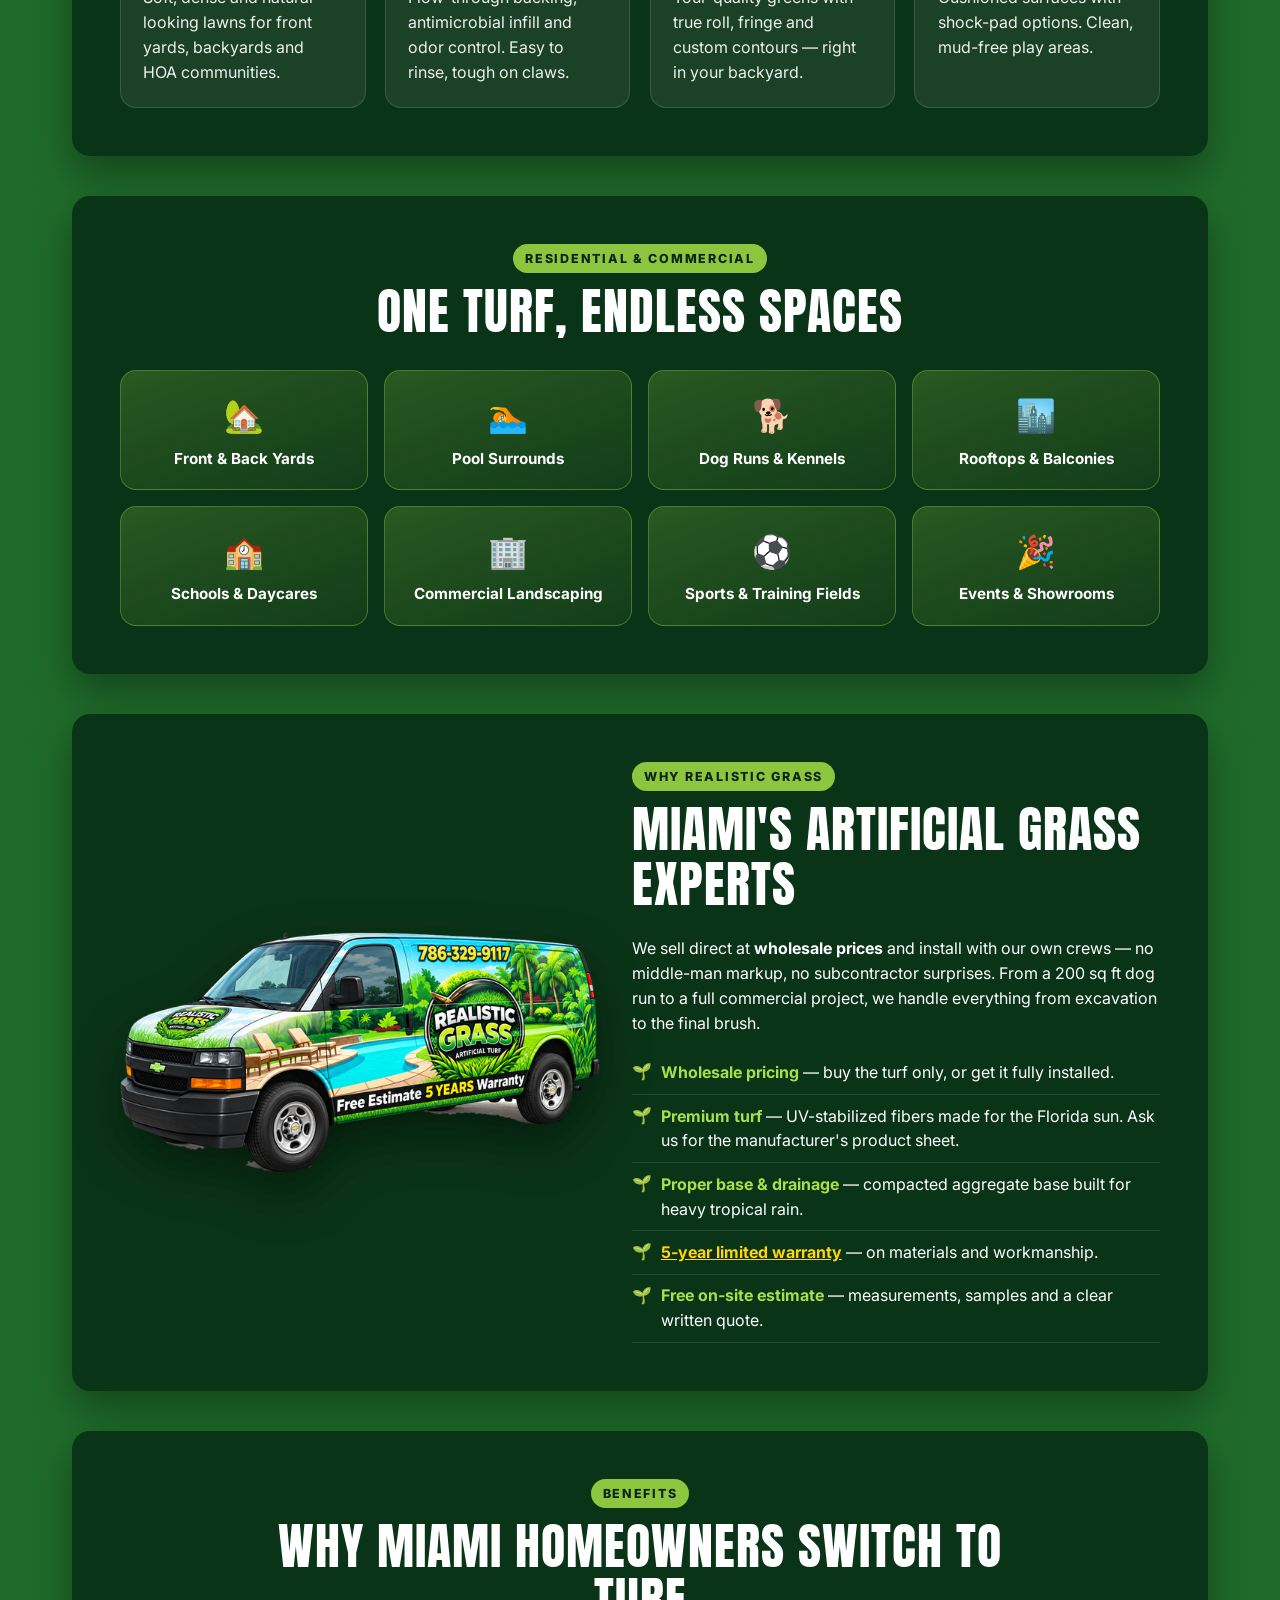
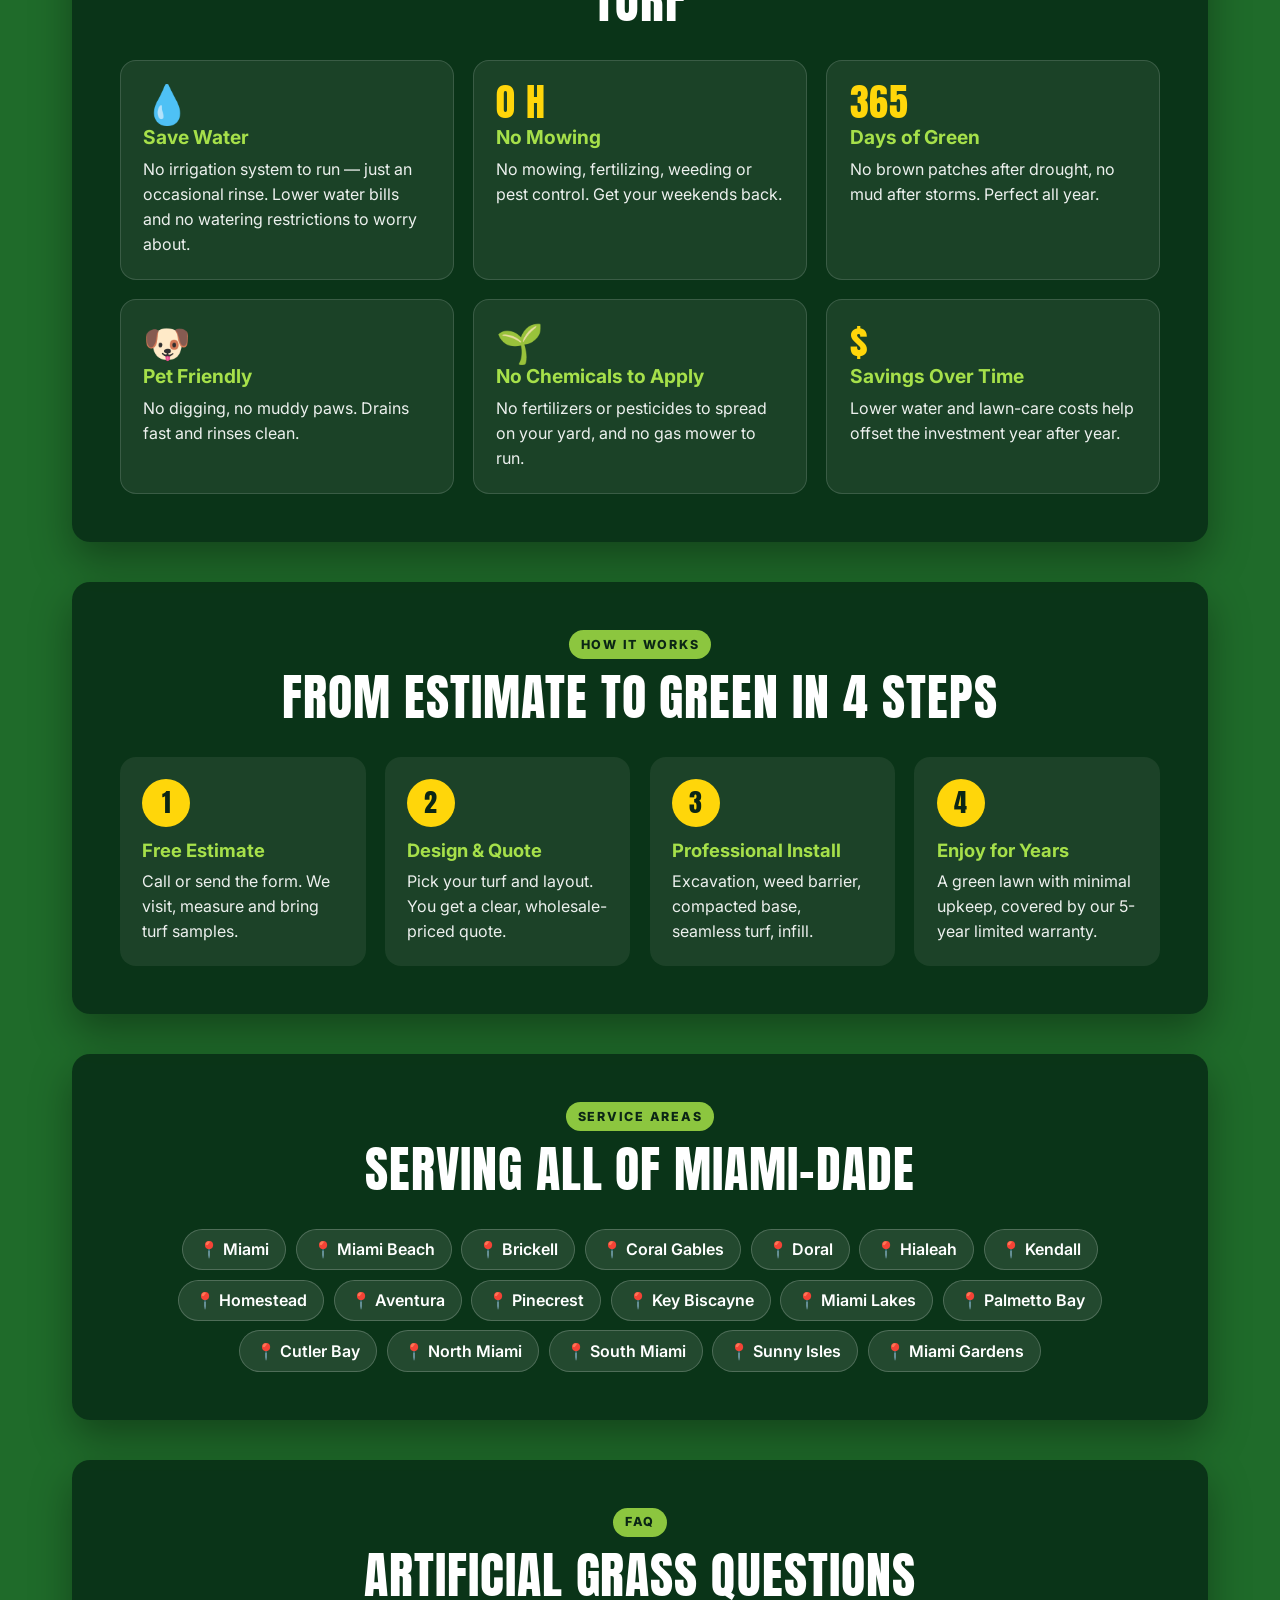
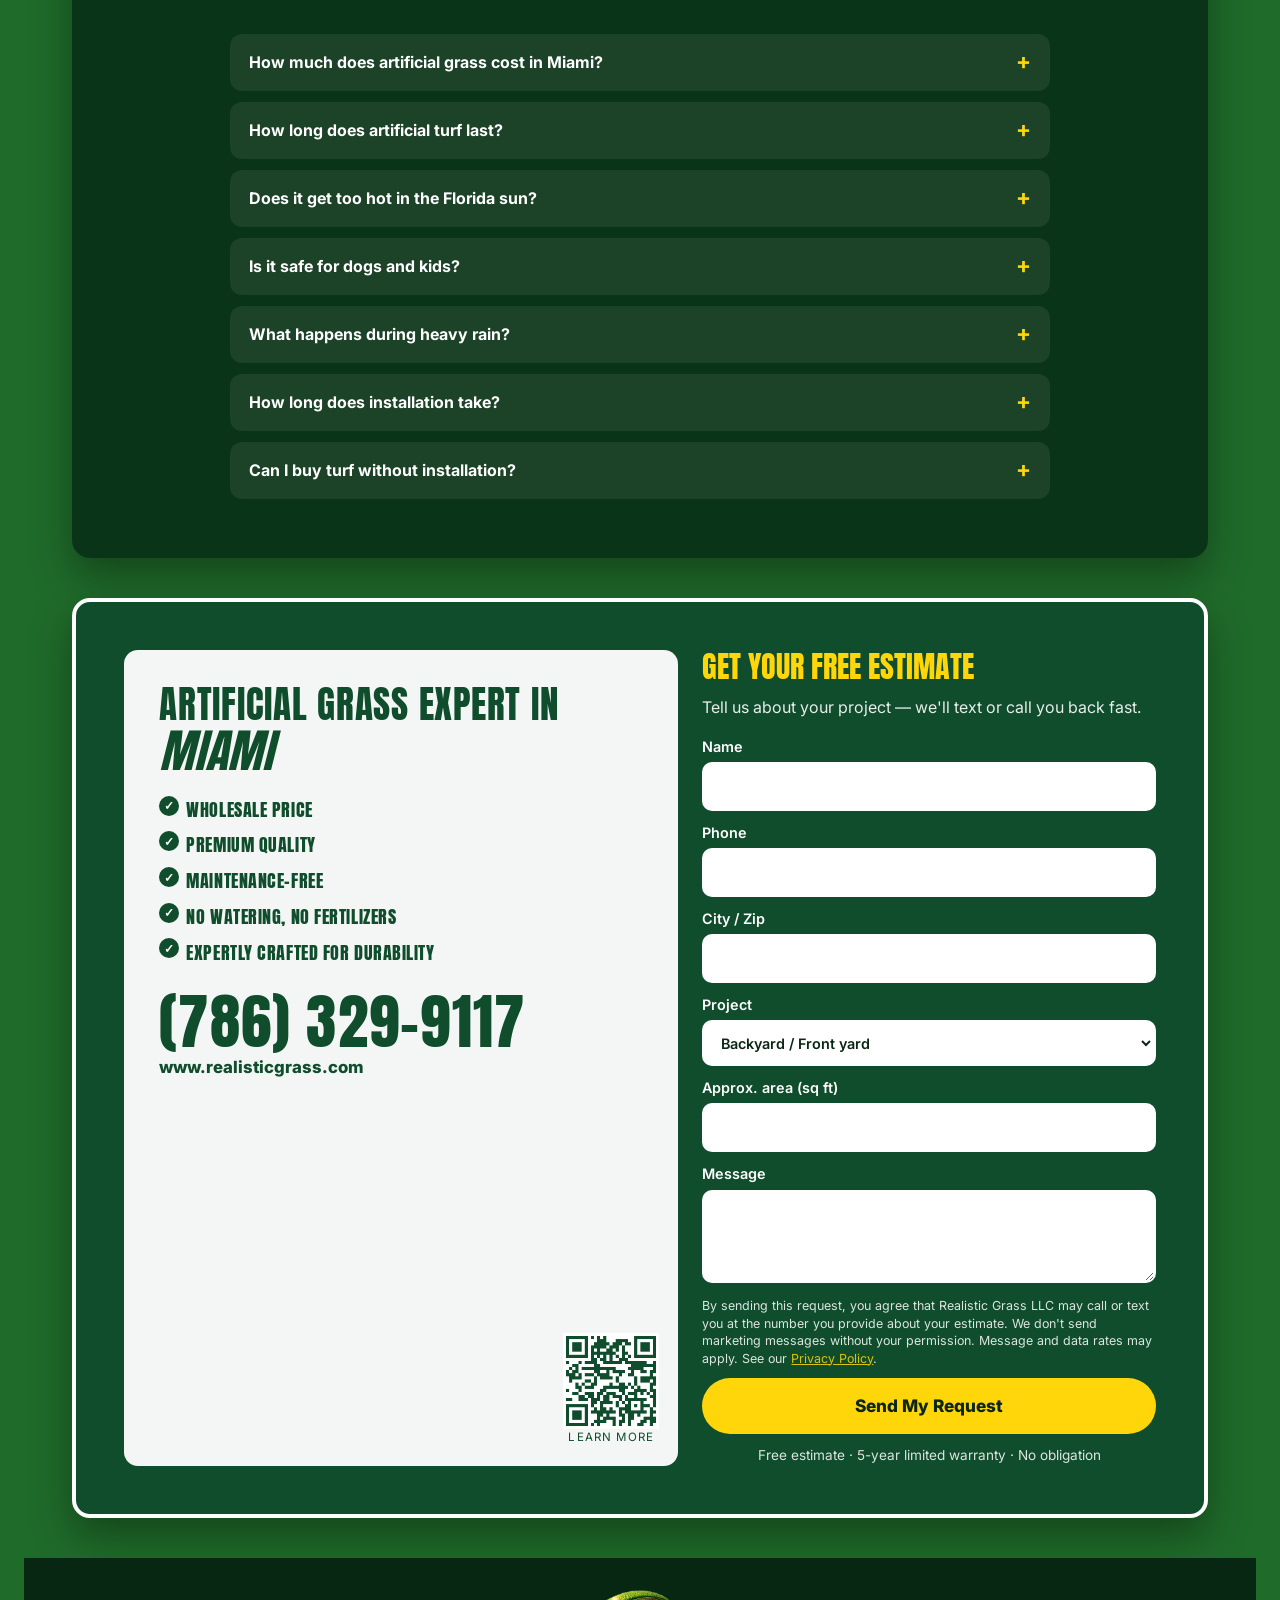
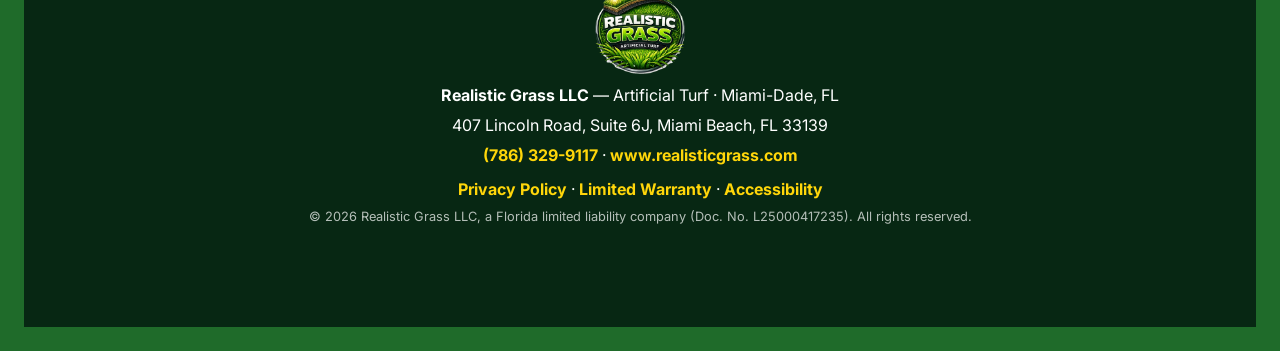
==== commit 2cf0e970: "Compliance pass: legal identity, limited warranty, privacy, consent, accessibility - Footer: Realist" ====
--- a/index.html
+++ b/index.html
@@ -4,7 +4,7 @@
   <meta charset="utf-8">
   <meta name="viewport" content="width=device-width, initial-scale=1">
   <title>Realistic Grass | Artificial Grass Miami – Turf Installation &amp; Wholesale</title>
-  <meta name="description" content="Realistic Grass – artificial grass expert in Miami. Wholesale prices, premium quality synthetic turf for lawns, pets, putting greens, pools and playgrounds. Free estimate, 5-year warranty. Call (786) 329-9117.">
+  <meta name="description" content="Realistic Grass – artificial grass expert in Miami. Wholesale prices, premium quality synthetic turf for lawns, pets, putting greens, pools and playgrounds. Free estimate, 5-year limited warranty. Call (786) 329-9117.">
   <meta name="theme-color" content="#0f4d2c">
   <link rel="icon" href="assets/logo.png">
   <link rel="canonical" href="https://noadsapple.github.io/realistic-grass/">
@@ -12,7 +12,7 @@
   <link rel="alternate" hreflang="es" href="https://noadsapple.github.io/realistic-grass/es/">
   <link rel="alternate" hreflang="x-default" href="https://noadsapple.github.io/realistic-grass/">
   <meta property="og:title" content="Realistic Grass – Artificial Grass Miami">
-  <meta property="og:description" content="Premium artificial turf at wholesale prices. Free estimate · 5-year warranty · (786) 329-9117">
+  <meta property="og:description" content="Premium artificial turf at wholesale prices. Free estimate · 5-year limited warranty · (786) 329-9117">
   <meta property="og:image" content="assets/logo.png">
   <link rel="preconnect" href="https://fonts.googleapis.com">
   <link rel="preconnect" href="https://fonts.gstatic.com" crossorigin>
@@ -22,16 +22,18 @@
   {
     "@context": "https://schema.org",
     "@type": "LandscapingBusiness",
-    "name": "Realistic Grass – Artificial Turf",
+    "name": "Realistic Grass",
+    "legalName": "Realistic Grass LLC",
     "telephone": "+1-786-329-9117",
-    "url": "https://www.magicrealisticgrass.com",
+    "url": "https://www.realisticgrass.com",
     "image": "assets/logo.png",
     "areaServed": ["Miami", "Miami Beach", "Coral Gables", "Doral", "Hialeah", "Kendall", "Homestead", "Aventura", "Pinecrest", "Key Biscayne", "Miami Lakes", "Palmetto Bay"],
-    "address": { "@type": "PostalAddress", "addressLocality": "Miami", "addressRegion": "FL", "addressCountry": "US" }
+    "address": { "@type": "PostalAddress", "streetAddress": "407 Lincoln Road, Suite 6J", "addressLocality": "Miami Beach", "addressRegion": "FL", "postalCode": "33139", "addressCountry": "US" }
   }
   </script>
 </head>
 <body>
+  <a class="skip-link" href="#main">Skip to content</a>
   <!-- Animated turf background (WebGL wind); falls back to the static photo -->
   <canvas id="turf" aria-hidden="true"></canvas>
   <div class="turf-fallback" aria-hidden="true"></div>
@@ -44,8 +46,9 @@
   <div class="topbar">
     <span>Artificial Grass Expert in <strong>Miami</strong></span>
     <span class="topbar-sep">·</span>
-    <span>Free Estimate · <strong>5 Years Warranty</strong></span>
+    <span>Free Estimate · <strong>5-Year Limited Warranty</strong></span>
     <a href="tel:+17863299117" class="topbar-phone">(786) 329-9117</a>
+    <button type="button" class="motion-toggle" aria-pressed="false" data-pause="⏸ Pause animations" data-play="▶ Play animations">⏸ Pause animations</button>
   </div>
 
   <header class="nav" id="top">
@@ -68,7 +71,7 @@
     <button class="burger" aria-label="Open menu" aria-expanded="false"><span></span><span></span><span></span></button>
   </header>
 
-  <main>
+  <main id="main">
     <!-- HERO -->
     <section class="hero">
       <div class="hero-copy">
@@ -80,7 +83,7 @@
           <li>Wholesale price</li>
           <li>Premium quality</li>
           <li>Maintenance-free</li>
-          <li>Eco-friendly</li>
+          <li>No watering, no fertilizers</li>
           <li>Expertly crafted for durability</li>
         </ul>
         <div class="hero-ctas">
@@ -88,9 +91,9 @@
           <a href="#contact" class="btn btn-ghost btn-lg">Get a Free Estimate</a>
         </div>
         <div class="badges">
-          <div><b>5</b><span>Years<br>Warranty</span></div>
+          <div><b>5</b><span>Year Limited<br><a href="warranty.html">Warranty</a></span></div>
           <div><b>$0</b><span>Free<br>Estimate</span></div>
-          <div><b>100%</b><span>Pet &amp; Kid<br>Friendly</span></div>
+          <div><b>🐾</b><span>Pet &amp; Kid<br>Friendly</span></div>
         </div>
       </div>
       <div class="hero-logo">
@@ -100,7 +103,7 @@
 
     <!-- STRIP -->
     <section class="strip">
-      <p>Wholesale Price <i>•</i> Premium Quality <i>•</i> Maintenance-Free <i>•</i> Eco-Friendly <i>•</i> Built to Last</p>
+      <p>Wholesale Price <i>•</i> Premium Quality <i>•</i> Maintenance-Free <i>•</i> No Watering <i>•</i> Built to Last</p>
     </section>
 
     <!-- PRODUCTS -->
@@ -108,8 +111,8 @@
       <div class="section-head">
         <p class="eyebrow">Our Turf</p>
         <h2>Turf That Looks &amp; Feels Real</h2>
-        <p>Multi-tone blades, natural thatch and cool-touch fibers — so realistic your neighbors will ask who mows your lawn.
-          Every product is UV-stabilized for South Florida and backed by our 5-year warranty.</p>
+        <p>Multi-tone blades and natural-looking thatch — so realistic your neighbors will ask who mows your lawn.
+          Our turf is UV-stabilized for the South Florida sun and every installation is backed by our <a href="warranty.html">5-year limited warranty</a>.</p>
       </div>
       <div class="cards cards-4">
         <article class="card">
@@ -130,7 +133,7 @@
         <article class="card">
           <div class="card-icon">🛝</div>
           <h3>Playground Turf</h3>
-          <p>Cushioned surfaces with fall-height padding options. Clean, safe and mud-free play areas.</p>
+          <p>Cushioned surfaces with shock-pad options. Clean, mud-free play areas.</p>
         </article>
       </div>
     </section>
@@ -166,9 +169,9 @@
             From a 200 sq ft dog run to a full commercial project, we handle everything from excavation to the final brush.</p>
           <ul class="why-list">
             <li><b>Wholesale pricing</b> — buy the turf only, or get it fully installed.</li>
-            <li><b>Premium, lead-free turf</b> — UV-resistant fibers that stay green in the Florida sun.</li>
+            <li><b>Premium turf</b> — UV-stabilized fibers made for the Florida sun. Ask us for the manufacturer's product sheet.</li>
             <li><b>Proper base &amp; drainage</b> — compacted aggregate base built for heavy tropical rain.</li>
-            <li><b>5-year warranty</b> — on materials and workmanship.</li>
+            <li><b><a href="warranty.html">5-year limited warranty</a></b> — on materials and workmanship.</li>
             <li><b>Free on-site estimate</b> — measurements, samples and a clear written quote.</li>
           </ul>
         </div>
@@ -182,12 +185,12 @@
         <h2>Why Miami Homeowners Switch to Turf</h2>
       </div>
       <div class="cards cards-3">
-        <article class="card stat"><b>Up to 70%</b><h3>Save Water</h3><p>Outdoor irrigation is the biggest water bill in South Florida. Turf needs none.</p></article>
+        <article class="card stat"><b>💧</b><h3>Save Water</h3><p>No irrigation system to run — just an occasional rinse. Lower water bills and no watering restrictions to worry about.</p></article>
         <article class="card stat"><b>0 h</b><h3>No Mowing</h3><p>No mowing, fertilizing, weeding or pest control. Get your weekends back.</p></article>
         <article class="card stat"><b>365</b><h3>Days of Green</h3><p>No brown patches after drought, no mud after storms. Perfect all year.</p></article>
         <article class="card stat"><b>🐶</b><h3>Pet Friendly</h3><p>No digging, no muddy paws. Drains fast and rinses clean.</p></article>
-        <article class="card stat"><b>🌱</b><h3>Eco-Friendly</h3><p>No pesticides or fertilizer runoff into Biscayne Bay. No gas mowers.</p></article>
-        <article class="card stat"><b>$</b><h3>Pays for Itself</h3><p>Savings on water, maintenance and landscaping cover the investment over time.</p></article>
+        <article class="card stat"><b>🌱</b><h3>No Chemicals to Apply</h3><p>No fertilizers or pesticides to spread on your yard, and no gas mower to run.</p></article>
+        <article class="card stat"><b>$</b><h3>Savings Over Time</h3><p>Lower water and lawn-care costs help offset the investment year after year.</p></article>
       </div>
     </section>
 
@@ -201,22 +204,10 @@
         <li><span>1</span><h3>Free Estimate</h3><p>Call or send the form. We visit, measure and bring turf samples.</p></li>
         <li><span>2</span><h3>Design &amp; Quote</h3><p>Pick your turf and layout. You get a clear, wholesale-priced quote.</p></li>
         <li><span>3</span><h3>Professional Install</h3><p>Excavation, weed barrier, compacted base, seamless turf, infill.</p></li>
-        <li><span>4</span><h3>Enjoy for Years</h3><p>A perfect lawn with zero maintenance, covered by a 5-year warranty.</p></li>
+        <li><span>4</span><h3>Enjoy for Years</h3><p>A green lawn with minimal upkeep, covered by our 5-year limited warranty.</p></li>
       </ol>
     </section>
 
-    <!-- TESTIMONIALS -->
-    <section class="section">
-      <div class="section-head">
-        <p class="eyebrow">Reviews</p>
-        <h2>What Our Customers Say</h2>
-      </div>
-      <div class="cards cards-3">
-        <blockquote class="card quote"><p>“Our backyard went from mud to a perfect lawn in two days. The dogs love it and we never water anymore.”</p><footer>★★★★★ — Homeowner, Kendall</footer></blockquote>
-        <blockquote class="card quote"><p>“Best price we found in Miami, and the install crew was clean and on time. Looks like real grass.”</p><footer>★★★★★ — Homeowner, Doral</footer></blockquote>
-        <blockquote class="card quote"><p>“They turfed our pool deck and rooftop terrace. Great drainage even in the summer storms.”</p><footer>★★★★★ — Property Manager, Brickell</footer></blockquote>
-      </div>
-    </section>
 
     <!-- AREAS -->
     <section class="section" id="areas">
@@ -238,12 +229,12 @@
         <h2>Artificial Grass Questions</h2>
       </div>
       <div class="faq">
-        <details><summary>How much does artificial grass cost in Miami?</summary><p>It depends on the turf, the size of the area and the site preparation. Because we sell at wholesale prices, our quotes are among the most competitive in Miami. Call (786) 329-9117 for a free estimate.</p></details>
-        <details><summary>How long does artificial turf last?</summary><p>Quality turf lasts 15+ years with normal use. Our installations are covered by a 5-year warranty.</p></details>
-        <details><summary>Does it get too hot in the Florida sun?</summary><p>All turf warms in direct sun. We offer cool-touch fibers and infills that reduce surface temperature, and a quick rinse cools it down instantly.</p></details>
-        <details><summary>Is it safe for dogs and kids?</summary><p>Yes. Our turf is lead-free and non-toxic. Pet turf uses a fully permeable backing and antimicrobial infill to control odors.</p></details>
+        <details><summary>How much does artificial grass cost in Miami?</summary><p>It depends on the turf, the size of the area and the site preparation. Because we sell at wholesale prices, our quotes are very competitive. Call (786) 329-9117 for a free estimate.</p></details>
+        <details><summary>How long does artificial turf last?</summary><p>Lifespan depends on the product, sun exposure and use — we will show you the manufacturer's specifications for the turf you choose. Our installations are covered by a <a href="warranty.html">5-year limited warranty</a>.</p></details>
+        <details><summary>Does it get too hot in the Florida sun?</summary><p>All turf warms in direct sun. Lighter-colored fibers and some infills help, and a quick rinse with the hose cools the surface down.</p></details>
+        <details><summary>Is it safe for dogs and kids?</summary><p>Artificial turf is widely used in backyards, schools and dog parks. We will give you the manufacturer's product and safety information for your turf. Pet turf uses a permeable backing and an antimicrobial infill to help control odors.</p></details>
         <details><summary>What happens during heavy rain?</summary><p>Water drains straight through the perforated backing and the compacted base — no puddles, no mud.</p></details>
-        <details><summary>How long does installation take?</summary><p>Most residential yards are completed in 1–3 days.</p></details>
+        <details><summary>How long does installation take?</summary><p>It depends on the size of the area and the site preparation. Your written quote includes the planned schedule.</p></details>
         <details><summary>Can I buy turf without installation?</summary><p>Yes. We sell rolls at wholesale prices to homeowners, landscapers and contractors.</p></details>
       </div>
     </section>
@@ -257,13 +248,13 @@
             <li>Wholesale price</li>
             <li>Premium quality</li>
             <li>Maintenance-free</li>
-            <li>Eco-friendly</li>
+            <li>No watering, no fertilizers</li>
             <li>Expertly crafted for durability</li>
           </ul>
           <a class="big-phone" href="tel:+17863299117">(786) 329-9117</a>
-          <a class="site-link" href="https://www.magicrealisticgrass.com" target="_blank" rel="noopener">www.magicrealisticgrass.com</a>
+          <a class="site-link" href="https://www.realisticgrass.com">www.realisticgrass.com</a>
           <div class="qr">
-            <img src="assets/qr.png" alt="QR code to www.magicrealisticgrass.com" width="120" height="120" loading="lazy">
+            <img src="assets/qr.png" alt="QR code to www.realisticgrass.com" width="120" height="120" loading="lazy">
             <span>Learn more</span>
           </div>
         </div>
@@ -287,8 +278,9 @@
           </label>
           <label>Approx. area (sq ft)<input name="area" inputmode="numeric"></label>
           <label>Message<textarea name="msg" rows="3"></textarea></label>
+          <p class="consent">By sending this request, you agree that Realistic Grass LLC may call or text you at the number you provide about your estimate. We don't send marketing messages without your permission. Message and data rates may apply. See our <a href="privacy.html">Privacy Policy</a>.</p>
           <button class="btn btn-yellow btn-lg" type="submit">Send My Request</button>
-          <p class="form-note">Free estimate · 5 years warranty · No obligation</p>
+          <p class="form-note">Free estimate · 5-year limited warranty · No obligation</p>
         </form>
       </div>
     </section>
@@ -296,9 +288,11 @@
 
   <footer class="footer">
     <img src="assets/logo.png" alt="" width="90" height="84" loading="lazy">
-    <p><b>Realistic Grass</b> — Artificial Turf · Miami, FL</p>
-    <p><a href="tel:+17863299117">(786) 329-9117</a> · <a href="https://www.magicrealisticgrass.com" target="_blank" rel="noopener">www.magicrealisticgrass.com</a></p>
-    <p class="small">© <span id="year"></span> Realistic Grass. All rights reserved.</p>
+    <p><b>Realistic Grass LLC</b> — Artificial Turf · Miami-Dade, FL</p>
+    <p>407 Lincoln Road, Suite 6J, Miami Beach, FL 33139</p>
+    <p><a href="tel:+17863299117">(786) 329-9117</a> · <a href="https://www.realisticgrass.com">www.realisticgrass.com</a></p>
+    <p class="footer-links"><a href="privacy.html">Privacy Policy</a> · <a href="warranty.html">Limited Warranty</a> · <a href="privacy.html#accessibility">Accessibility</a></p>
+    <p class="small">© <span id="year"></span> Realistic Grass LLC, a Florida limited liability company (Doc. No. L25000417235). All rights reserved.</p>
   </footer>
 
   <a href="tel:+17863299117" class="float-call" aria-label="Call (786) 329-9117">📞</a>
--- a/styles.css
+++ b/styles.css
@@ -301,6 +301,7 @@
   .burger { display: block; margin-left: .6rem; }
   .lang { margin-left: auto; }
   .topbar-sep, .topbar > span:first-child { display: none; }
+  .motion-toggle { font-size: .72rem; }
   .topbar { font-size: .82rem; }
   .float-call { display: grid; }
 }
@@ -324,3 +325,53 @@
   .hero-logo img, #van.bump img { animation: none; }
   .btn, .card { transition: none; }
 }
+
+/* ---------- Accessibility ---------- */
+.skip-link {
+  position: absolute; left: 1rem; top: -100px; z-index: 100;
+  background: var(--yellow); color: var(--ink); font-weight: 800;
+  padding: .6rem 1rem; border-radius: 8px; text-decoration: none;
+}
+.skip-link:focus { top: 1rem; }
+:focus-visible { outline: 3px solid var(--yellow); outline-offset: 2px; }
+.motion-toggle {
+  font: inherit; font-size: .8rem; font-weight: 700; cursor: pointer;
+  background: transparent; color: #d8f0c0; border: 1px solid rgba(255,255,255,.35);
+  border-radius: 999px; padding: .15rem .65rem; margin-left: .4rem;
+}
+.motion-toggle:hover { background: rgba(255,255,255,.12); }
+body.paused .hero-logo img, body.paused #van.bump img { animation-play-state: paused; }
+
+/* ---------- Form consent & footer links ---------- */
+.consent { margin: .2rem 0 0; font-size: .78rem; line-height: 1.4; opacity: .85; }
+.consent a, .footer-links a, .badges a, .card a, .faq a, .why-list a { color: var(--yellow); }
+.footer-links { margin-top: .6rem !important; }
+
+/* ---------- Legal pages (privacy, warranty) ---------- */
+body.doc { --sod: 0px; }
+.doc main { padding-top: 2rem; }
+.legal { max-width: 860px; }
+.legal h1 { font-size: clamp(2rem, 5vw, 3rem); }
+.legal h2 { font-family: "Inter", sans-serif; text-transform: none; letter-spacing: 0; font-size: 1.25rem; font-weight: 800; color: var(--lime-bright); margin: 1.8rem 0 .5rem; }
+.legal p, .legal li { opacity: .95; }
+.legal ul { padding-left: 1.2rem; }
+.legal a { color: var(--yellow); }
+.legal .meta { opacity: .75; font-size: .9rem; }
+.legal .box { background: rgba(255,255,255,.08); border: 1px solid rgba(255,255,255,.2); border-radius: 12px; padding: 1rem 1.2rem; }
+.legal .caps { text-transform: uppercase; font-size: .9rem; }
+.print-only { display: none; }
+.doc-actions { display: flex; flex-wrap: wrap; gap: .7rem; margin-top: 1.5rem; }
+
+@media print {
+  body { background: #fff; color: #000; padding: 0; }
+  #turf, .turf-fallback, .turf-shade, .sod-groove, .topbar, .nav, .footer, .float-call, .skip-link, .doc-actions { display: none !important; }
+  .section { background: none; box-shadow: none; padding: 0; }
+  .legal h2 { color: #000; }
+  .legal a { color: #000; }
+  .legal .box { border-color: #999; background: none; }
+  .print-only { display: block; margin-top: 1.5rem; break-inside: avoid; }
+  .print-only p { margin: .7rem 0; }
+}
+
+/* Anchor jumps land below the sticky header */
+section[id], h2[id] { scroll-margin-top: calc(var(--sod) + 96px); }
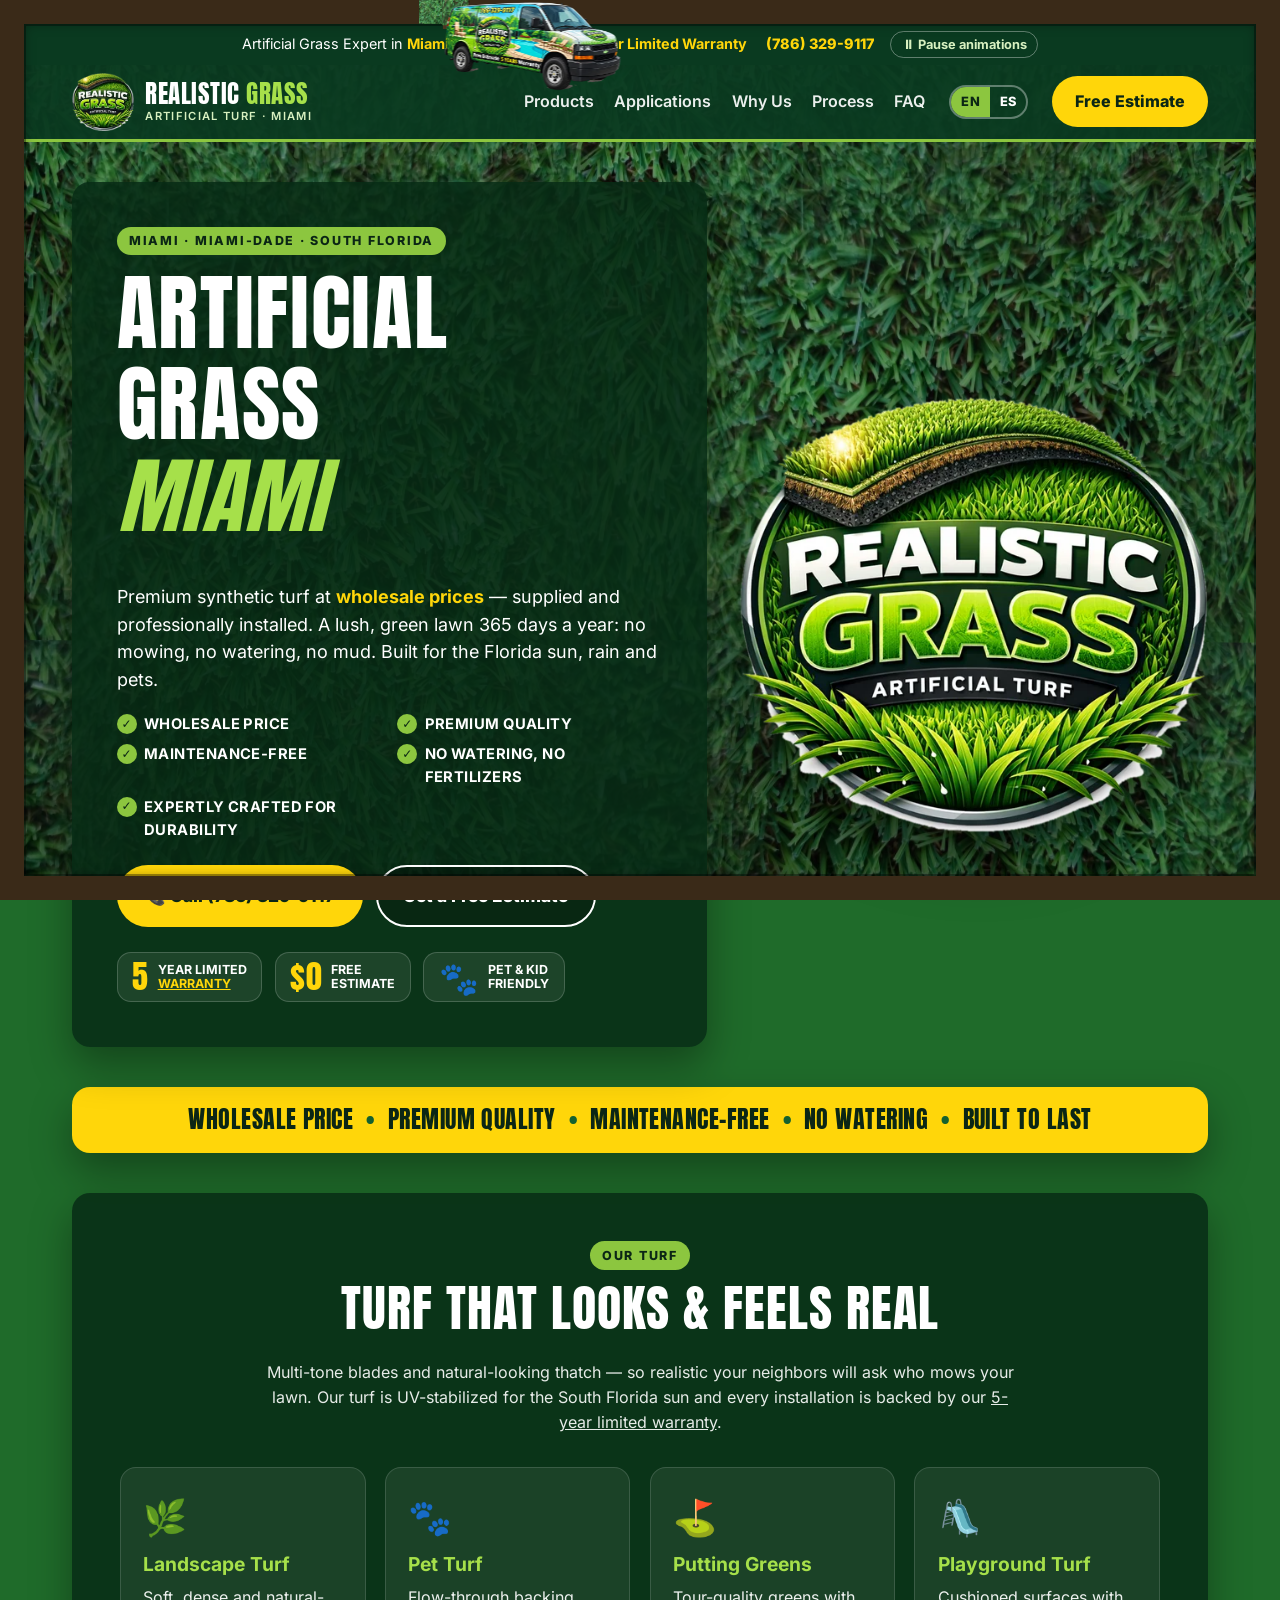
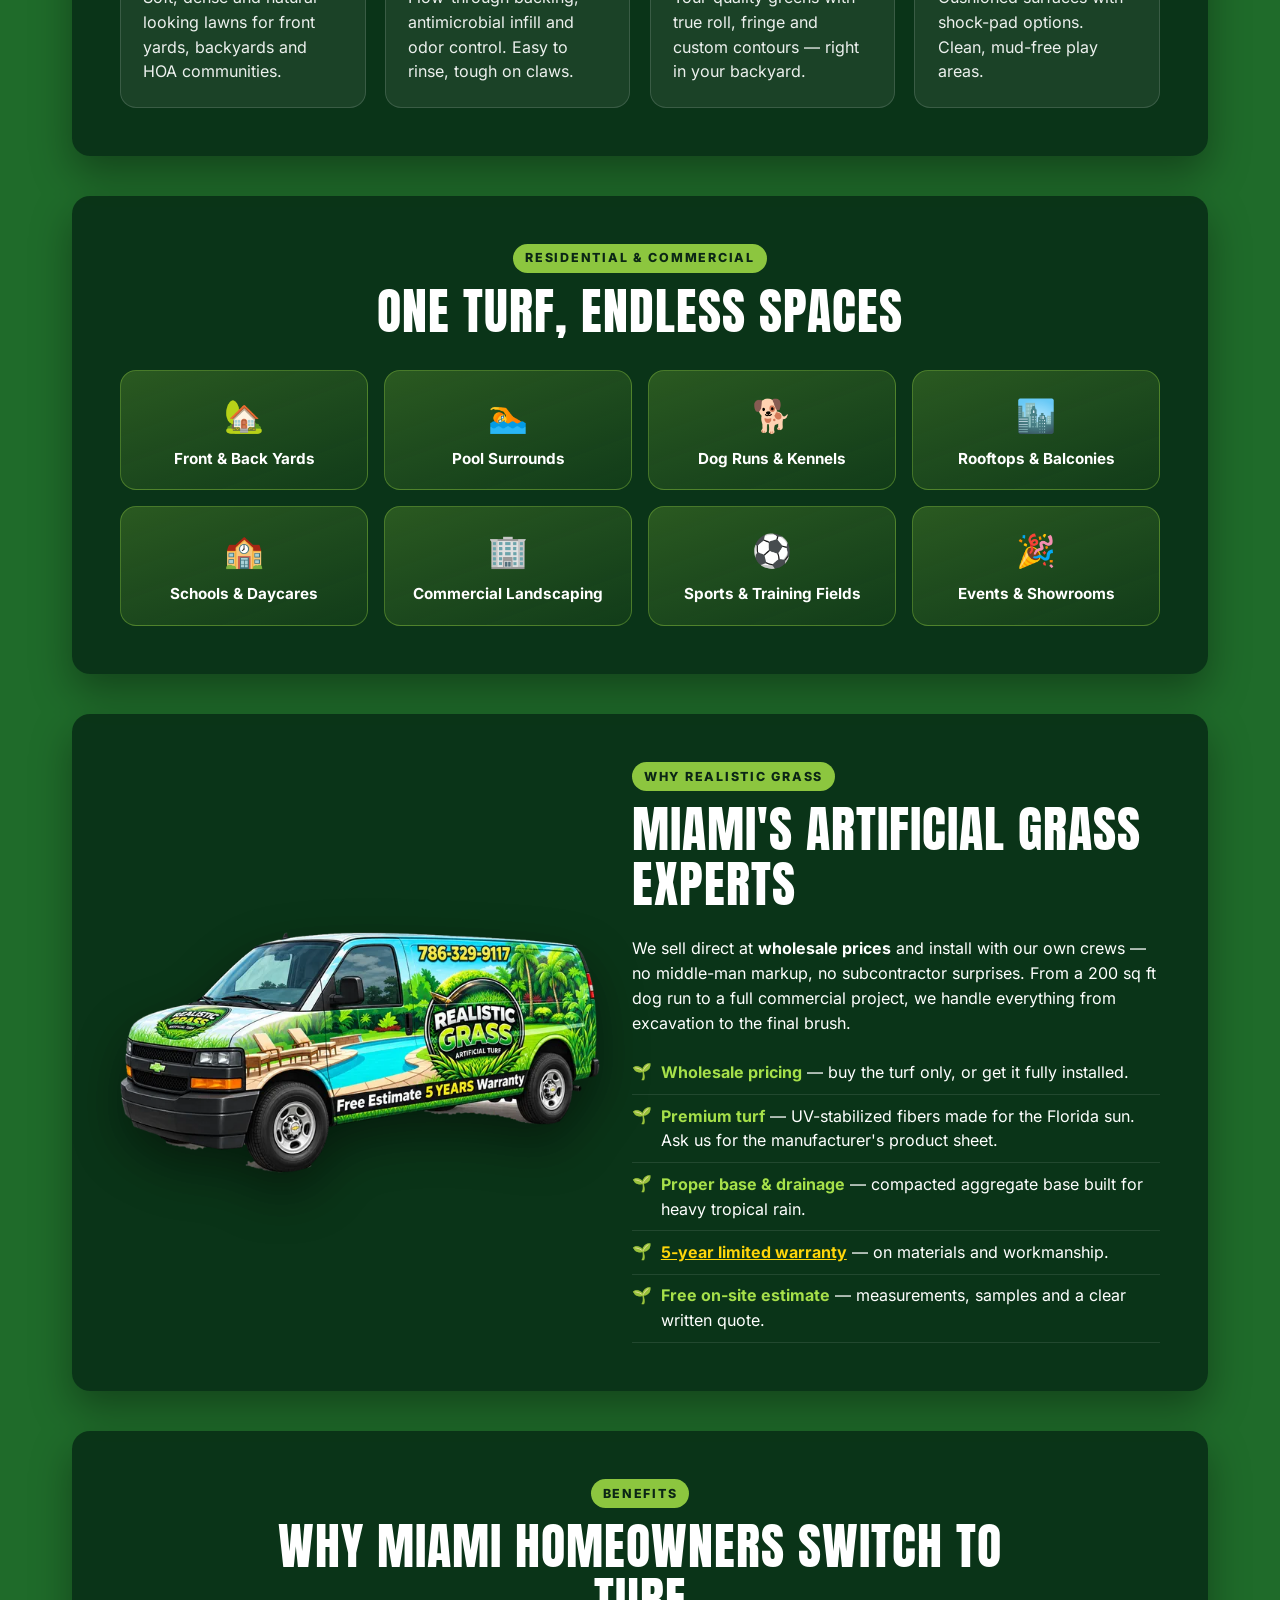
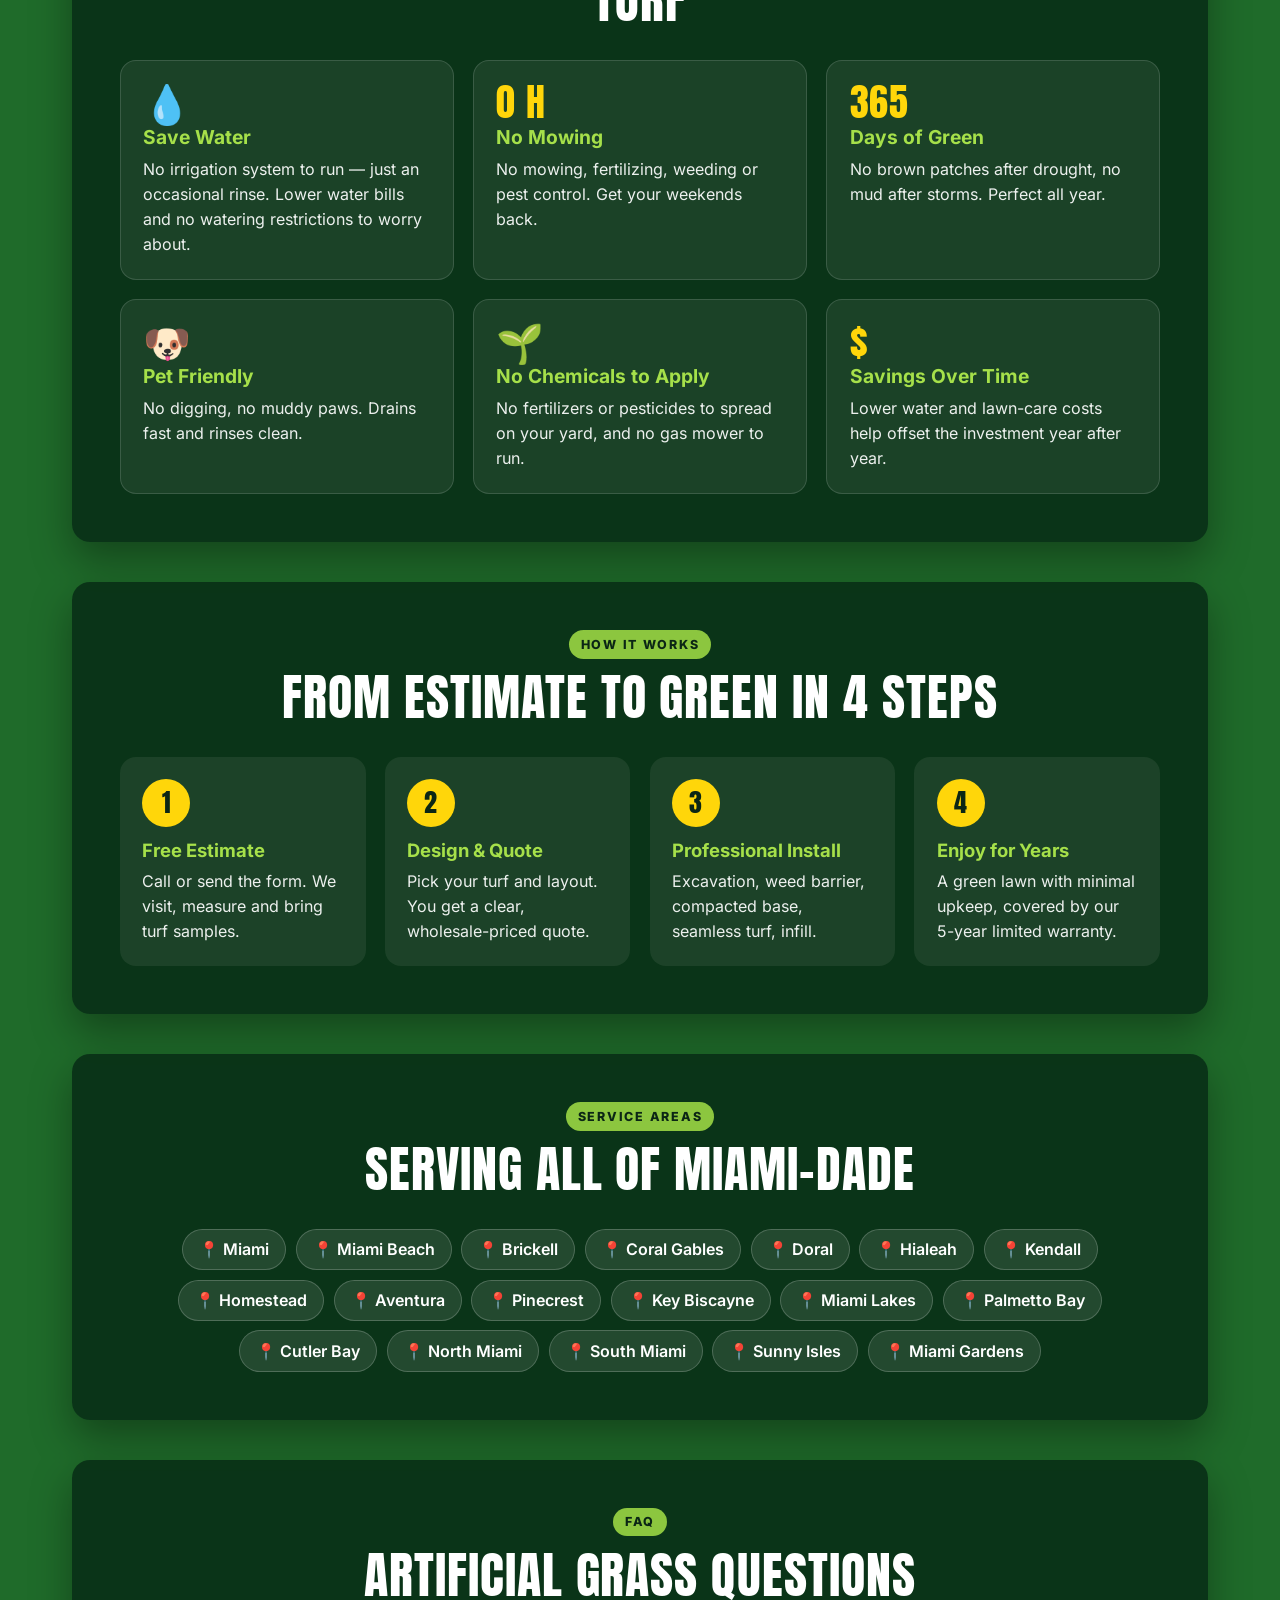
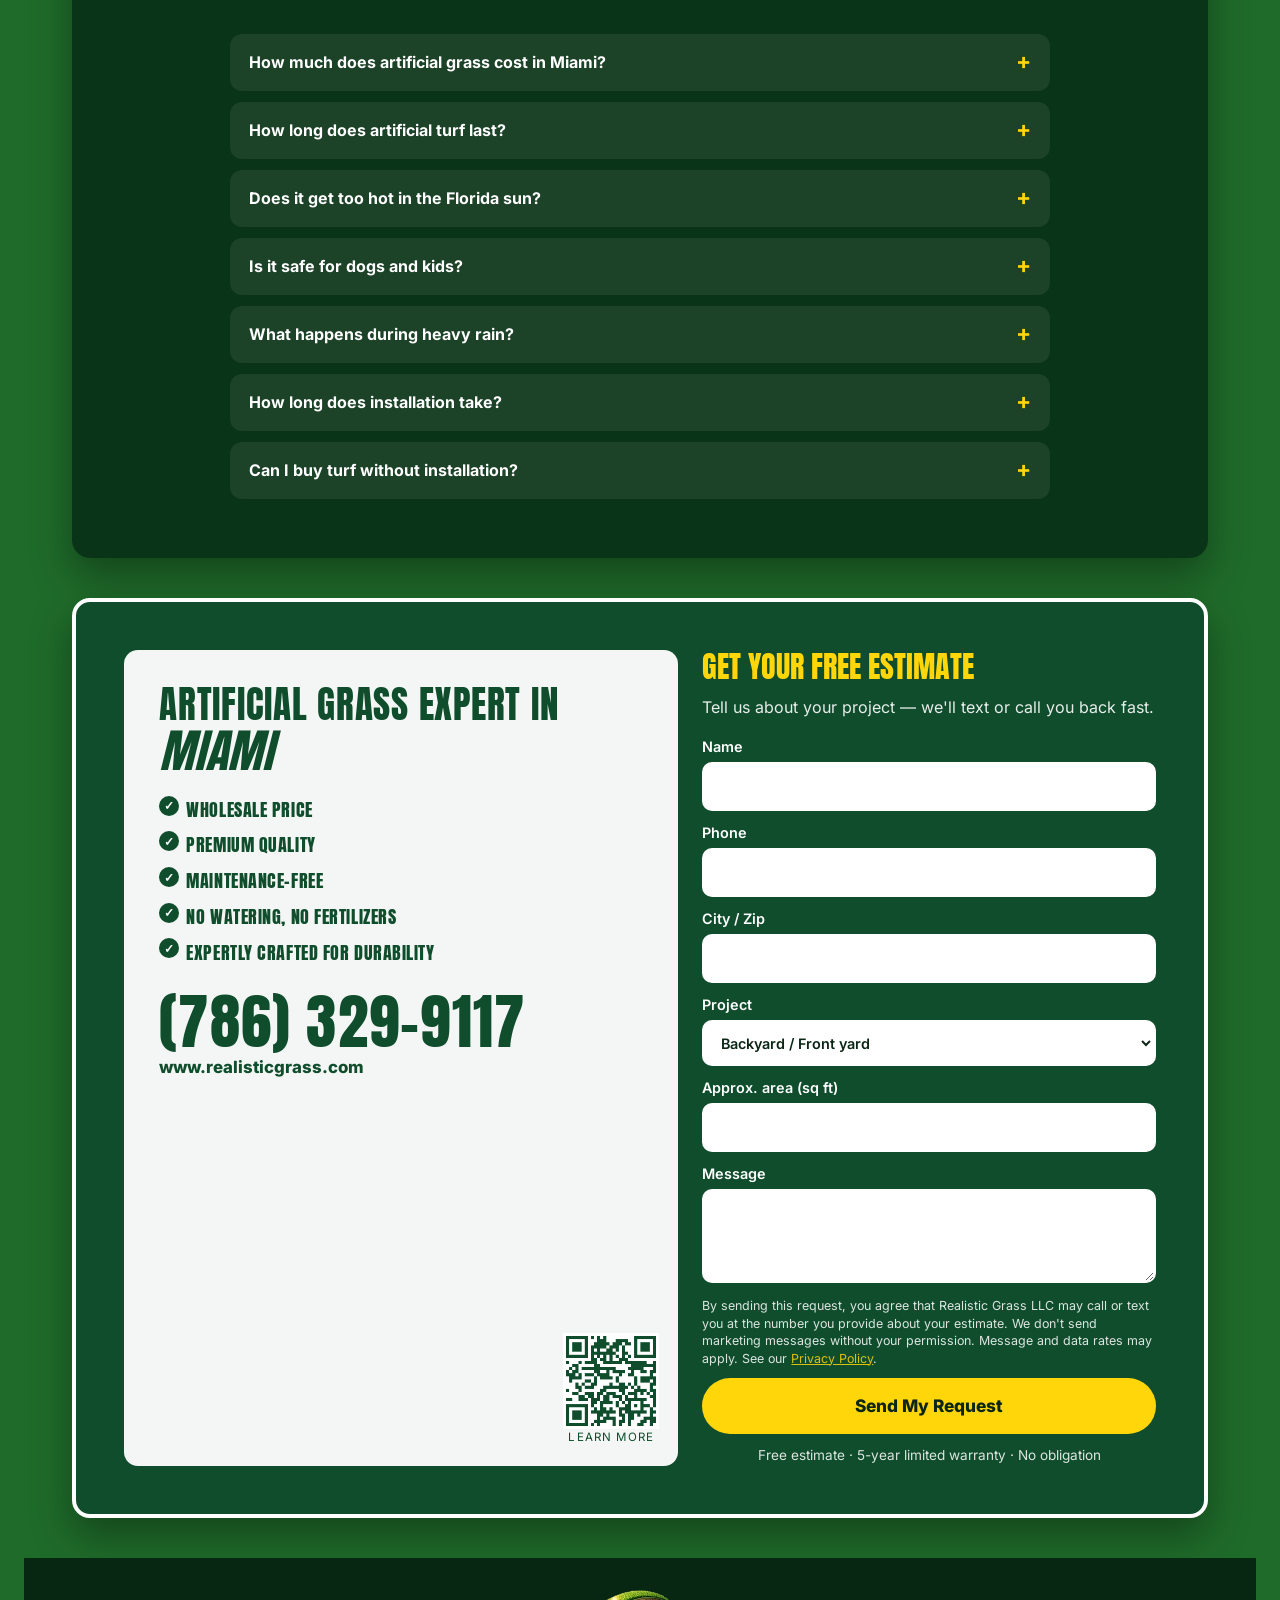
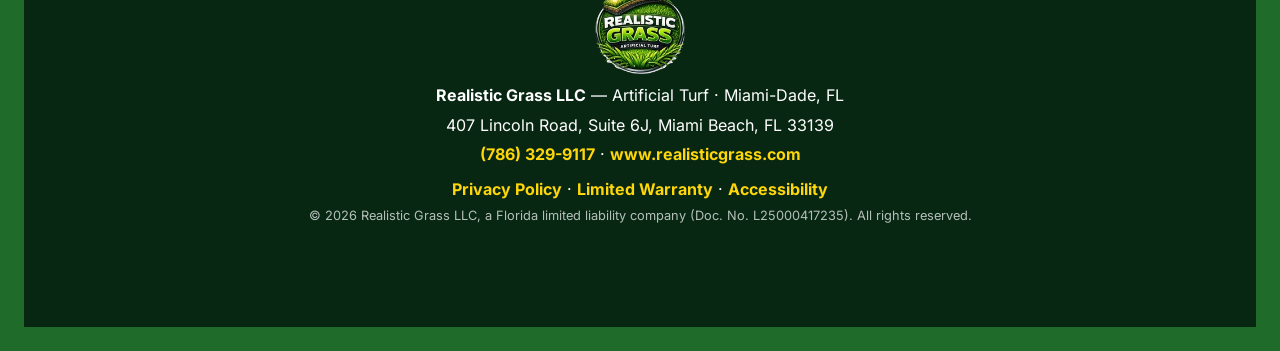
==== commit 696473da: "SEO: metadata, structured data, sitemap, Search Console/GA4 hooks, faster assets - build-seo.py + si" ====
--- a/index.html
+++ b/index.html
@@ -3,34 +3,352 @@
 <head>
   <meta charset="utf-8">
   <meta name="viewport" content="width=device-width, initial-scale=1">
-  <title>Realistic Grass | Artificial Grass Miami – Turf Installation &amp; Wholesale</title>
-  <meta name="description" content="Realistic Grass – artificial grass expert in Miami. Wholesale prices, premium quality synthetic turf for lawns, pets, putting greens, pools and playgrounds. Free estimate, 5-year limited warranty. Call (786) 329-9117.">
-  <meta name="theme-color" content="#0f4d2c">
-  <link rel="icon" href="assets/logo.png">
+  <title>Artificial Grass Miami | Turf Installation – Realistic Grass</title>
+  <meta name="description" content="Artificial turf installed in Miami-Dade at wholesale prices: lawns, pet turf, putting greens, pools. Free estimate · 5-year limited warranty.">
+  <!-- SEO:START (generated by build-seo.py – edit site.json / build-seo.py, not this block) -->
+  <meta name="robots" content="index, follow, max-image-preview:large, max-snippet:-1">
+  <meta name="keywords" content="artificial grass Miami, artificial turf Miami, synthetic turf installation, pet turf Miami, putting green Miami, artificial grass wholesale, Miami-Dade turf installer">
   <link rel="canonical" href="https://noadsapple.github.io/realistic-grass/">
   <link rel="alternate" hreflang="en" href="https://noadsapple.github.io/realistic-grass/">
   <link rel="alternate" hreflang="es" href="https://noadsapple.github.io/realistic-grass/es/">
   <link rel="alternate" hreflang="x-default" href="https://noadsapple.github.io/realistic-grass/">
+  <meta name="geo.region" content="US-FL">
+  <meta name="geo.placename" content="Miami">
+  <meta property="og:type" content="website">
+  <meta property="og:site_name" content="Realistic Grass">
+  <meta property="og:locale" content="en_US">
+  <meta property="og:locale:alternate" content="es_US">
+  <meta property="og:url" content="https://noadsapple.github.io/realistic-grass/">
   <meta property="og:title" content="Realistic Grass – Artificial Grass Miami">
-  <meta property="og:description" content="Premium artificial turf at wholesale prices. Free estimate · 5-year limited warranty · (786) 329-9117">
-  <meta property="og:image" content="assets/logo.png">
-  <link rel="preconnect" href="https://fonts.googleapis.com">
-  <link rel="preconnect" href="https://fonts.gstatic.com" crossorigin>
-  <link href="https://fonts.googleapis.com/css2?family=Anton&family=Inter:wght@400;500;600;700;800&display=swap" rel="stylesheet">
+  <meta property="og:description" content="Artificial turf installed in Miami-Dade at wholesale prices: lawns, pet turf, putting greens, pools. Free estimate · 5-year limited warranty.">
+  <meta property="og:image" content="https://noadsapple.github.io/realistic-grass/assets/og-image-en.jpg">
+  <meta property="og:image:width" content="1200">
+  <meta property="og:image:height" content="630">
+  <meta property="og:image:alt" content="Realistic Grass – Artificial Grass Miami">
+  <meta name="twitter:card" content="summary_large_image">
+  <meta name="twitter:title" content="Realistic Grass – Artificial Grass Miami">
+  <meta name="twitter:description" content="Artificial turf installed in Miami-Dade at wholesale prices: lawns, pet turf, putting greens, pools. Free estimate · 5-year limited warranty.">
+  <meta name="twitter:image" content="https://noadsapple.github.io/realistic-grass/assets/og-image-en.jpg">
+  <meta name="theme-color" content="#0f4d2c">
+  <meta name="format-detection" content="telephone=yes">
+  <link rel="icon" type="image/png" sizes="32x32" href="assets/favicon-32.png">
+  <link rel="apple-touch-icon" href="assets/apple-touch-icon.png">
+  <link rel="manifest" href="site.webmanifest">
+  <link rel="preload" href="assets/fonts/anton-latin.woff2" as="font" type="font/woff2" crossorigin>
+  <link rel="preload" href="assets/fonts/inter-latin-var.woff2" as="font" type="font/woff2" crossorigin>
+  <script type="application/ld+json">
+{
+ "@context": "https://schema.org",
+ "@graph": [
+  {
+   "@type": "HomeAndConstructionBusiness",
+   "@id": "https://noadsapple.github.io/realistic-grass/#business",
+   "name": "Realistic Grass",
+   "legalName": "Realistic Grass LLC",
+   "slogan": "Artificial Grass Expert in Miami",
+   "description": "Artificial turf installed in Miami-Dade at wholesale prices: lawns, pet turf, putting greens, pools. Free estimate · 5-year limited warranty.",
+   "url": "https://noadsapple.github.io/realistic-grass/",
+   "logo": "https://noadsapple.github.io/realistic-grass/assets/icon-512.png",
+   "image": [
+    "https://noadsapple.github.io/realistic-grass/assets/og-image-en.jpg",
+    "https://noadsapple.github.io/realistic-grass/assets/logo.webp"
+   ],
+   "telephone": "+1-786-329-9117",
+   "priceRange": "$$",
+   "currenciesAccepted": "USD",
+   "address": {
+    "@type": "PostalAddress",
+    "streetAddress": "407 Lincoln Road, Suite 6J",
+    "addressLocality": "Miami Beach",
+    "addressRegion": "FL",
+    "postalCode": "33139",
+    "addressCountry": "US"
+   },
+   "areaServed": [
+    {
+     "@type": "AdministrativeArea",
+     "name": "Miami-Dade County, FL"
+    },
+    {
+     "@type": "City",
+     "name": "Miami, FL"
+    },
+    {
+     "@type": "City",
+     "name": "Miami Beach, FL"
+    },
+    {
+     "@type": "City",
+     "name": "Brickell, FL"
+    },
+    {
+     "@type": "City",
+     "name": "Coral Gables, FL"
+    },
+    {
+     "@type": "City",
+     "name": "Doral, FL"
+    },
+    {
+     "@type": "City",
+     "name": "Hialeah, FL"
+    },
+    {
+     "@type": "City",
+     "name": "Kendall, FL"
+    },
+    {
+     "@type": "City",
+     "name": "Homestead, FL"
+    },
+    {
+     "@type": "City",
+     "name": "Aventura, FL"
+    },
+    {
+     "@type": "City",
+     "name": "Pinecrest, FL"
+    },
+    {
+     "@type": "City",
+     "name": "Key Biscayne, FL"
+    },
+    {
+     "@type": "City",
+     "name": "Miami Lakes, FL"
+    },
+    {
+     "@type": "City",
+     "name": "Palmetto Bay, FL"
+    },
+    {
+     "@type": "City",
+     "name": "Cutler Bay, FL"
+    },
+    {
+     "@type": "City",
+     "name": "North Miami, FL"
+    },
+    {
+     "@type": "City",
+     "name": "South Miami, FL"
+    },
+    {
+     "@type": "City",
+     "name": "Sunny Isles Beach, FL"
+    },
+    {
+     "@type": "City",
+     "name": "Miami Gardens, FL"
+    }
+   ],
+   "knowsLanguage": [
+    "en",
+    "es"
+   ],
+   "contactPoint": {
+    "@type": "ContactPoint",
+    "telephone": "+1-786-329-9117",
+    "contactType": "sales",
+    "areaServed": "US-FL",
+    "availableLanguage": [
+     "English",
+     "Spanish"
+    ]
+   },
+   "hasOfferCatalog": {
+    "@type": "OfferCatalog",
+    "name": "Artificial turf services",
+    "itemListElement": [
+     {
+      "@type": "Offer",
+      "itemOffered": {
+       "@type": "Service",
+       "name": "Artificial grass installation",
+       "description": "Lawns for front yards, backyards and HOA communities in Miami-Dade.",
+       "areaServed": {
+        "@type": "AdministrativeArea",
+        "name": "Miami-Dade County, FL"
+       }
+      }
+     },
+     {
+      "@type": "Offer",
+      "itemOffered": {
+       "@type": "Service",
+       "name": "Pet turf",
+       "description": "Permeable, easy-to-rinse turf for dogs and pet areas.",
+       "areaServed": {
+        "@type": "AdministrativeArea",
+        "name": "Miami-Dade County, FL"
+       }
+      }
+     },
+     {
+      "@type": "Offer",
+      "itemOffered": {
+       "@type": "Service",
+       "name": "Putting greens",
+       "description": "Custom backyard putting greens.",
+       "areaServed": {
+        "@type": "AdministrativeArea",
+        "name": "Miami-Dade County, FL"
+       }
+      }
+     },
+     {
+      "@type": "Offer",
+      "itemOffered": {
+       "@type": "Service",
+       "name": "Playground turf",
+       "description": "Cushioned, mud-free play areas.",
+       "areaServed": {
+        "@type": "AdministrativeArea",
+        "name": "Miami-Dade County, FL"
+       }
+      }
+     },
+     {
+      "@type": "Offer",
+      "itemOffered": {
+       "@type": "Service",
+       "name": "Pool surrounds, rooftops and balconies",
+       "description": "Turf for pool decks, terraces and balconies.",
+       "areaServed": {
+        "@type": "AdministrativeArea",
+        "name": "Miami-Dade County, FL"
+       }
+      }
+     },
+     {
+      "@type": "Offer",
+      "itemOffered": {
+       "@type": "Service",
+       "name": "Commercial landscaping",
+       "description": "Artificial turf for businesses, schools and events.",
+       "areaServed": {
+        "@type": "AdministrativeArea",
+        "name": "Miami-Dade County, FL"
+       }
+      }
+     },
+     {
+      "@type": "Offer",
+      "itemOffered": {
+       "@type": "Service",
+       "name": "Wholesale turf",
+       "description": "Turf rolls at wholesale prices for homeowners, landscapers and contractors.",
+       "areaServed": {
+        "@type": "AdministrativeArea",
+        "name": "Miami-Dade County, FL"
+       }
+      }
+     }
+    ]
+   }
+  },
+  {
+   "@type": "WebSite",
+   "@id": "https://noadsapple.github.io/realistic-grass/#website",
+   "url": "https://noadsapple.github.io/realistic-grass/",
+   "name": "Realistic Grass",
+   "inLanguage": [
+    "en-US",
+    "es-US"
+   ],
+   "publisher": {
+    "@id": "https://noadsapple.github.io/realistic-grass/#business"
+   }
+  },
+  {
+   "@type": "WebPage",
+   "@id": "https://noadsapple.github.io/realistic-grass/#webpage",
+   "url": "https://noadsapple.github.io/realistic-grass/",
+   "name": "Artificial Grass Miami | Turf Installation – Realistic Grass",
+   "description": "Artificial turf installed in Miami-Dade at wholesale prices: lawns, pet turf, putting greens, pools. Free estimate · 5-year limited warranty.",
+   "inLanguage": "en-US",
+   "isPartOf": {
+    "@id": "https://noadsapple.github.io/realistic-grass/#website"
+   },
+   "about": {
+    "@id": "https://noadsapple.github.io/realistic-grass/#business"
+   },
+   "primaryImageOfPage": {
+    "@type": "ImageObject",
+    "url": "https://noadsapple.github.io/realistic-grass/assets/og-image-en.jpg",
+    "width": 1200,
+    "height": 630
+   },
+   "dateModified": "2026-09-25"
+  },
+  {
+   "@type": "FAQPage",
+   "@id": "https://noadsapple.github.io/realistic-grass/#faq",
+   "inLanguage": "en-US",
+   "mainEntity": [
+    {
+     "@type": "Question",
+     "name": "How much does artificial grass cost in Miami?",
+     "acceptedAnswer": {
+      "@type": "Answer",
+      "text": "It depends on the turf, the size of the area and the site preparation. Because we sell at wholesale prices, our quotes are very competitive. Call (786) 329-9117 for a free estimate."
+     }
+    },
+    {
+     "@type": "Question",
+     "name": "How long does artificial turf last?",
+     "acceptedAnswer": {
+      "@type": "Answer",
+      "text": "Lifespan depends on the product, sun exposure and use — we will show you the manufacturer's specifications for the turf you choose. Our installations are covered by a 5-year limited warranty."
+     }
+    },
+    {
+     "@type": "Question",
+     "name": "Does it get too hot in the Florida sun?",
+     "acceptedAnswer": {
+      "@type": "Answer",
+      "text": "All turf warms in direct sun. Lighter-colored fibers and some infills help, and a quick rinse with the hose cools the surface down."
+     }
+    },
+    {
+     "@type": "Question",
+     "name": "Is it safe for dogs and kids?",
+     "acceptedAnswer": {
+      "@type": "Answer",
+      "text": "Artificial turf is widely used in backyards, schools and dog parks. We will give you the manufacturer's product and safety information for your turf. Pet turf uses a permeable backing and an antimicrobial infill to help control odors."
+     }
+    },
+    {
+     "@type": "Question",
+     "name": "What happens during heavy rain?",
+     "acceptedAnswer": {
+      "@type": "Answer",
+      "text": "Water drains straight through the perforated backing and the compacted base — no puddles, no mud."
+     }
+    },
+    {
+     "@type": "Question",
+     "name": "How long does installation take?",
+     "acceptedAnswer": {
+      "@type": "Answer",
+      "text": "It depends on the size of the area and the site preparation. Your written quote includes the planned schedule."
+     }
+    },
+    {
+     "@type": "Question",
+     "name": "Can I buy turf without installation?",
+     "acceptedAnswer": {
+      "@type": "Answer",
+      "text": "Yes. We sell rolls at wholesale prices to homeowners, landscapers and contractors."
+     }
+    }
+   ]
+  }
+ ]
+}
+</script>
+  <!-- SEO:END -->
   <link rel="stylesheet" href="styles.css">
-  <script type="application/ld+json">
-  {
-    "@context": "https://schema.org",
-    "@type": "LandscapingBusiness",
-    "name": "Realistic Grass",
-    "legalName": "Realistic Grass LLC",
-    "telephone": "+1-786-329-9117",
-    "url": "https://www.realisticgrass.com",
-    "image": "assets/logo.png",
-    "areaServed": ["Miami", "Miami Beach", "Coral Gables", "Doral", "Hialeah", "Kendall", "Homestead", "Aventura", "Pinecrest", "Key Biscayne", "Miami Lakes", "Palmetto Bay"],
-    "address": { "@type": "PostalAddress", "streetAddress": "407 Lincoln Road, Suite 6J", "addressLocality": "Miami Beach", "addressRegion": "FL", "postalCode": "33139", "addressCountry": "US" }
-  }
-  </script>
 </head>
 <body>
   <a class="skip-link" href="#main">Skip to content</a>
@@ -41,7 +359,7 @@
 
   <!-- Van driving around the edge of the window, laying a turf border -->
   <div class="sod-groove" aria-hidden="true"></div>
-  <div id="van" aria-hidden="true"><img src="assets/van-right.png" alt=""></div>
+  <div id="van" aria-hidden="true"><img src="assets/van-right.webp" alt="" width="640" height="320"></div>
 
   <div class="topbar">
     <span>Artificial Grass Expert in <strong>Miami</strong></span>
@@ -53,7 +371,7 @@
 
   <header class="nav" id="top">
     <a href="#top" class="brand" aria-label="Realistic Grass home">
-      <img src="assets/logo.png" alt="Realistic Grass – Artificial Turf logo" width="72" height="67">
+      <img src="assets/logo-sm.webp" alt="Realistic Grass – Artificial Turf logo" width="72" height="67">
       <span class="brand-text"><b>Realistic</b> Grass<small>Artificial Turf · Miami</small></span>
     </a>
     <nav class="nav-links" aria-label="Main">
@@ -97,7 +415,7 @@
         </div>
       </div>
       <div class="hero-logo">
-        <img src="assets/logo.png" alt="Realistic Grass – Artificial Turf" width="560" height="522">
+        <img src="assets/logo.webp" alt="Realistic Grass – Artificial Turf" width="560" height="522" fetchpriority="high">
       </div>
     </section>
 
@@ -160,7 +478,7 @@
     <section class="section" id="why">
       <div class="why">
         <div class="why-van">
-          <img src="assets/van-left.png" alt="Realistic Grass installation van" loading="lazy" width="640" height="330">
+          <img src="assets/van-left.webp" alt="Realistic Grass installation van" loading="lazy" width="640" height="322">
         </div>
         <div class="why-copy">
           <p class="eyebrow">Why Realistic Grass</p>
@@ -287,7 +605,7 @@
   </main>
 
   <footer class="footer">
-    <img src="assets/logo.png" alt="" width="90" height="84" loading="lazy">
+    <img src="assets/logo-sm.webp" alt="" width="90" height="84" loading="lazy">
     <p><b>Realistic Grass LLC</b> — Artificial Turf · Miami-Dade, FL</p>
     <p>407 Lincoln Road, Suite 6J, Miami Beach, FL 33139</p>
     <p><a href="tel:+17863299117">(786) 329-9117</a> · <a href="https://www.realisticgrass.com">www.realisticgrass.com</a></p>
--- a/styles.css
+++ b/styles.css
@@ -1,3 +1,13 @@
+/* Fonts are self-hosted (latin subset): faster, and no request to a third party */
+@font-face {
+  font-family: "Anton"; font-style: normal; font-weight: 400; font-display: swap;
+  src: url("assets/fonts/anton-latin.woff2") format("woff2");
+}
+@font-face {
+  font-family: "Inter"; font-style: normal; font-weight: 400 800; font-display: swap;
+  src: url("assets/fonts/inter-latin-var.woff2") format("woff2");
+}
+
 :root {
   --green-900: #0a3a20;
   --green-800: #0f4d2c;
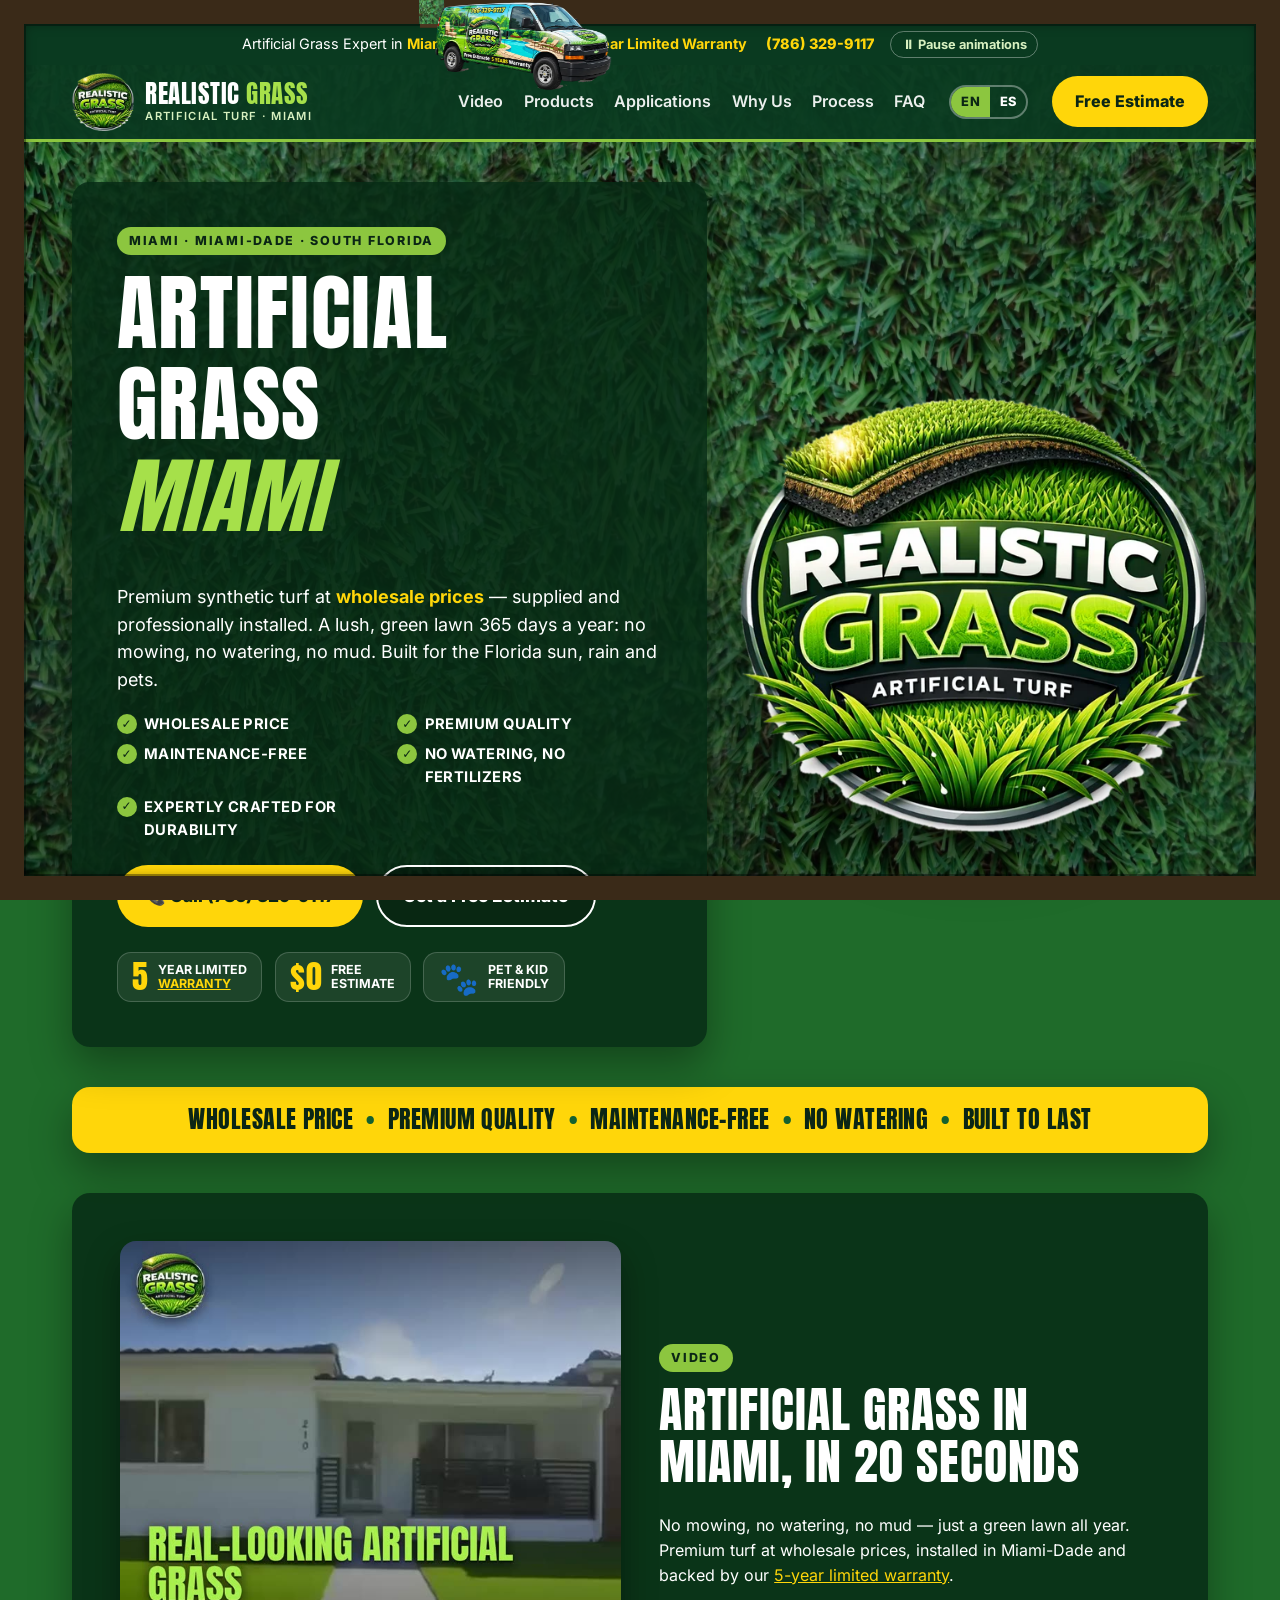
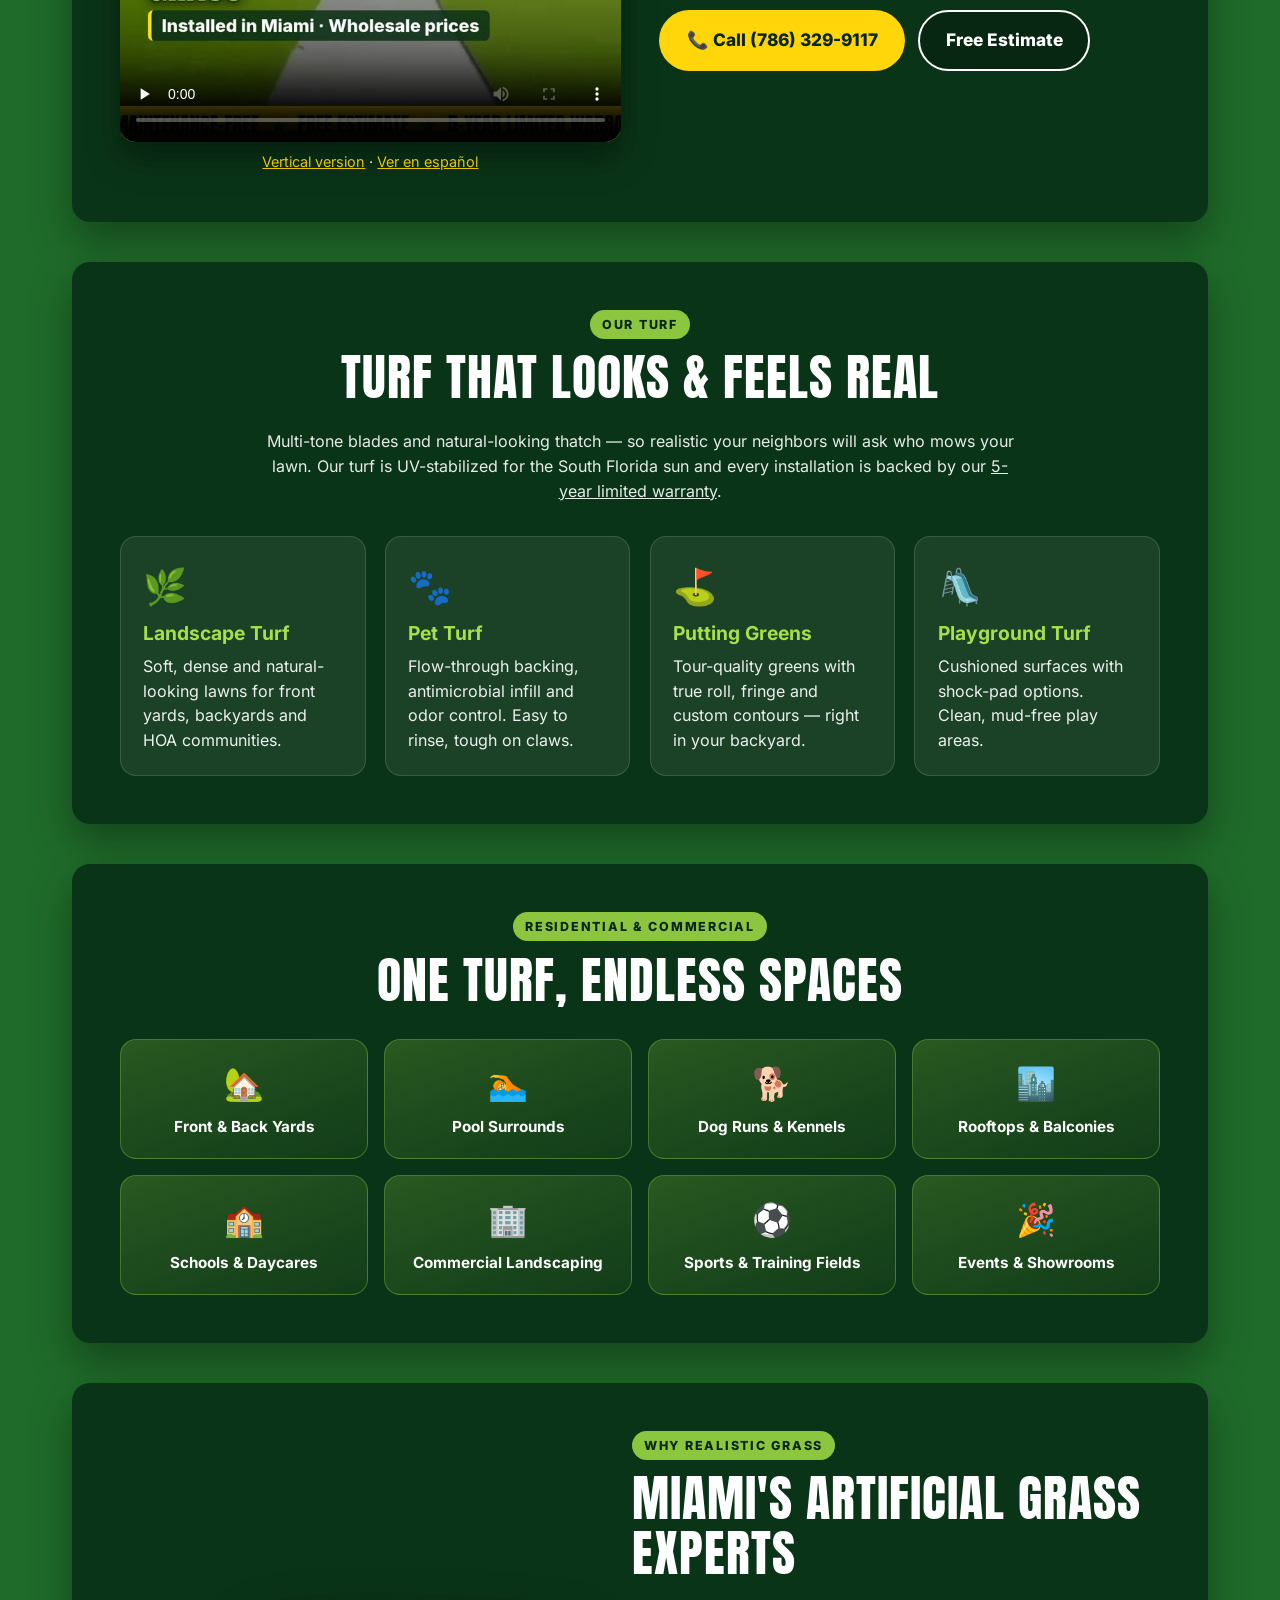
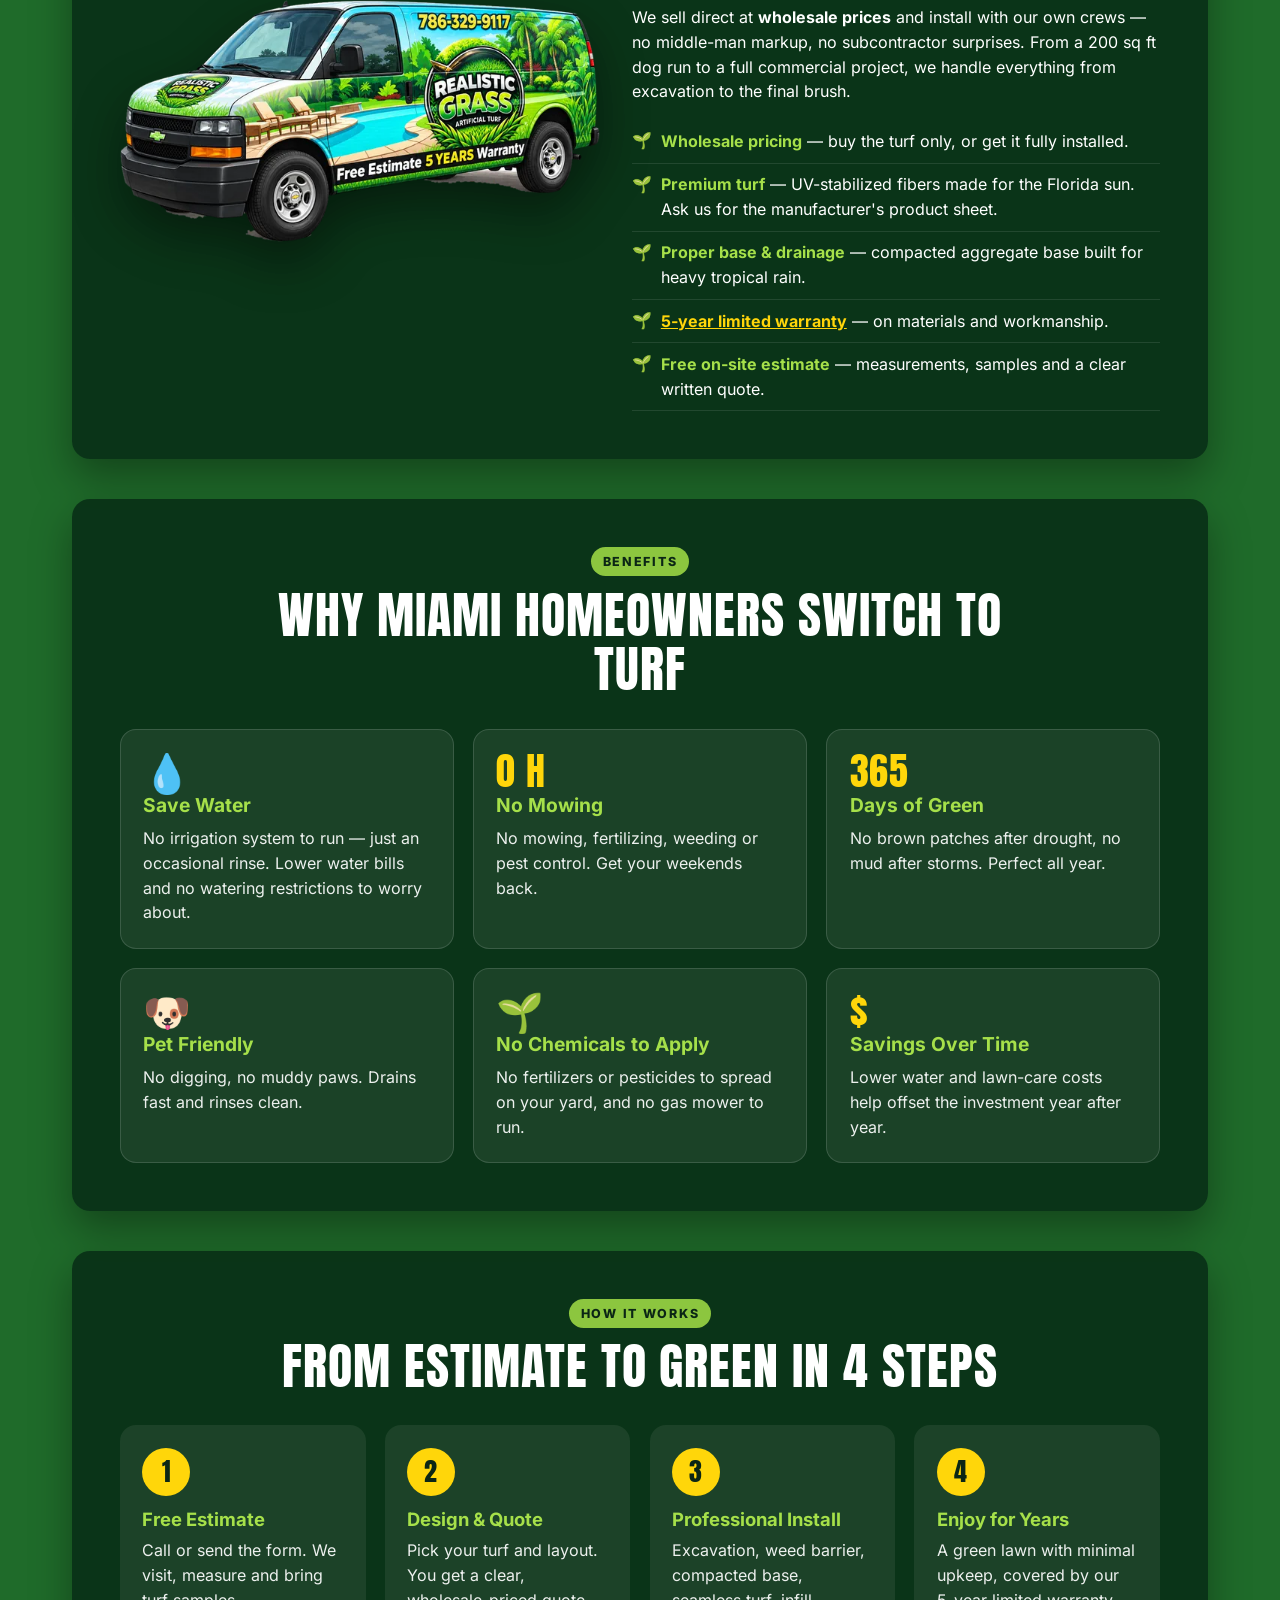
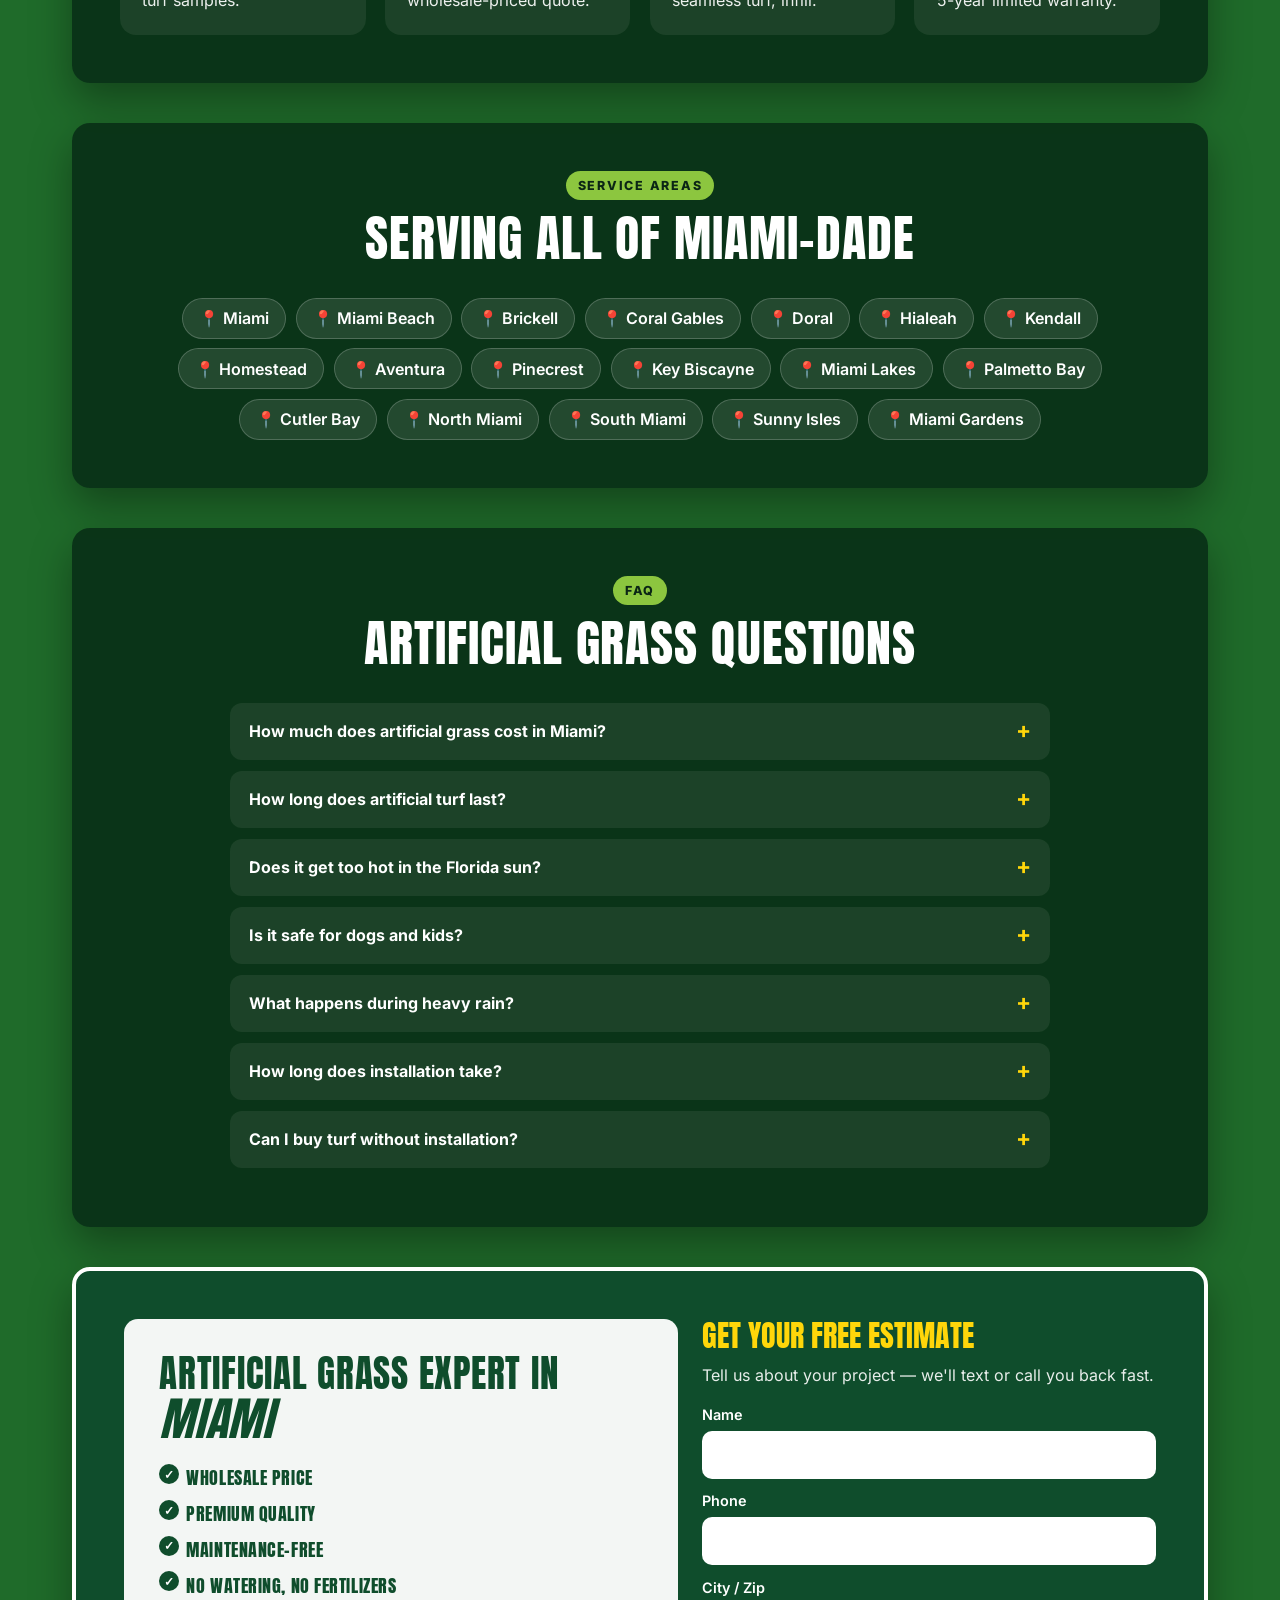
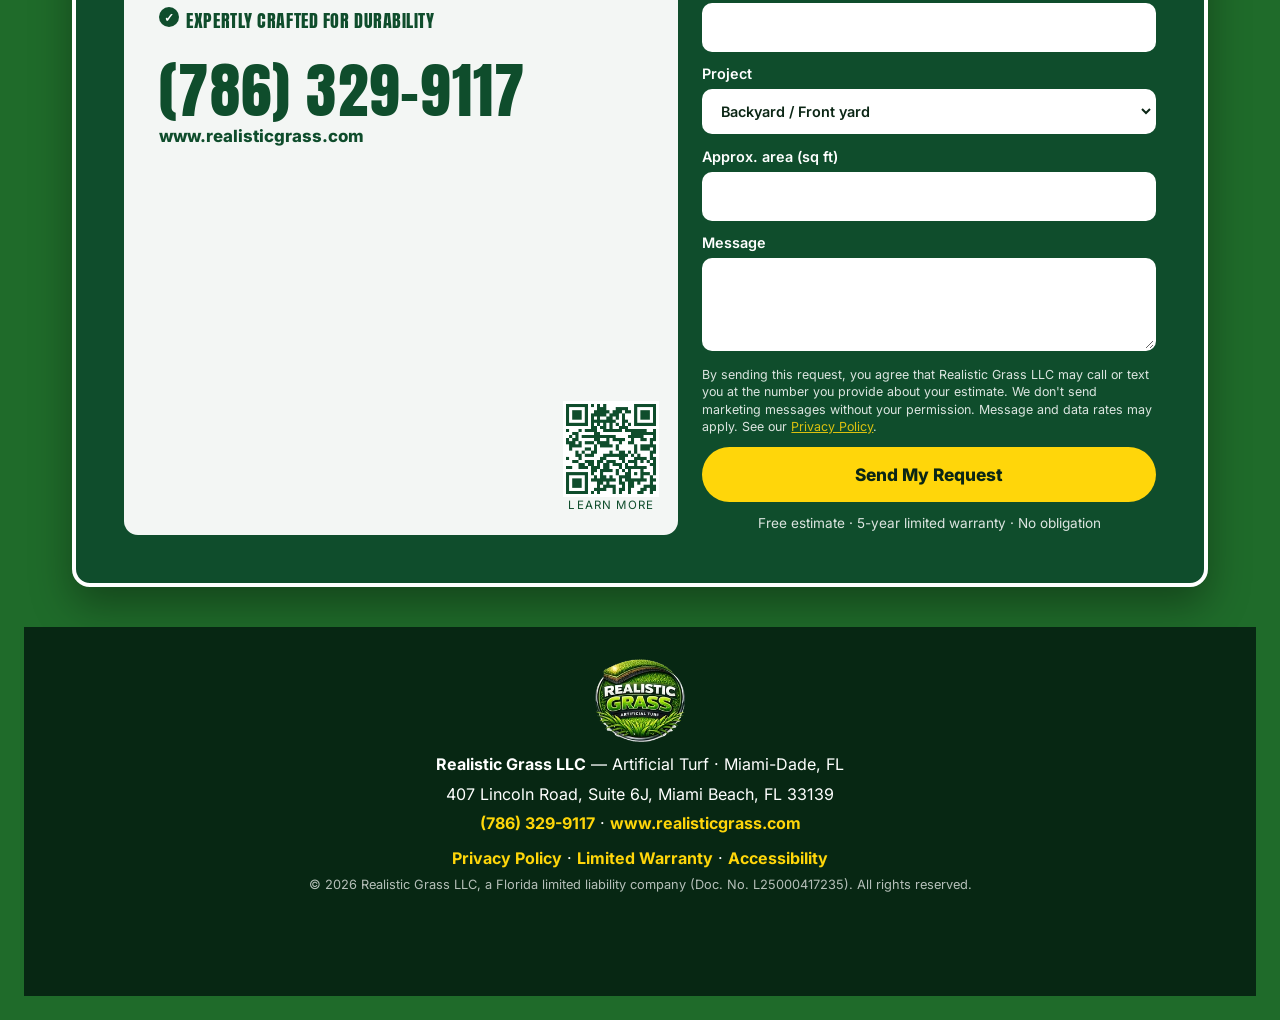
==== commit 18607b7b: "Add promo video section to the home pages (EN/ES) Square promo with voice-over, WebVTT captions, pos" ====
--- a/index.html
+++ b/index.html
@@ -279,7 +279,24 @@
     "width": 1200,
     "height": 630
    },
-   "dateModified": "2026-09-25"
+   "dateModified": "2026-09-25",
+   "video": {
+    "@id": "https://noadsapple.github.io/realistic-grass/#video"
+   }
+  },
+  {
+   "@type": "VideoObject",
+   "@id": "https://noadsapple.github.io/realistic-grass/#video",
+   "inLanguage": "en-US",
+   "name": "Artificial Grass in Miami – Realistic Grass",
+   "description": "Artificial turf installed in Miami-Dade at wholesale prices: lawns, pet turf, putting greens, pools. Free estimate · 5-year limited warranty.",
+   "thumbnailUrl": "https://noadsapple.github.io/realistic-grass/social/posters/promo-square-en.jpg",
+   "contentUrl": "https://noadsapple.github.io/realistic-grass/social/realistic-grass-promo-square-en.mp4",
+   "uploadDate": "2026-09-25",
+   "duration": "PT19S",
+   "publisher": {
+    "@id": "https://noadsapple.github.io/realistic-grass/#business"
+   }
   },
   {
    "@type": "FAQPage",
@@ -375,6 +392,7 @@
       <span class="brand-text"><b>Realistic</b> Grass<small>Artificial Turf · Miami</small></span>
     </a>
     <nav class="nav-links" aria-label="Main">
+      <a href="#video">Video</a>
       <a href="#products">Products</a>
       <a href="#applications">Applications</a>
       <a href="#why">Why Us</a>
@@ -422,6 +440,30 @@
     <!-- STRIP -->
     <section class="strip">
       <p>Wholesale Price <i>•</i> Premium Quality <i>•</i> Maintenance-Free <i>•</i> No Watering <i>•</i> Built to Last</p>
+    </section>
+
+    <!-- VIDEO -->
+    <section class="section video-sec" id="video">
+      <div class="video-grid">
+        <figure class="video-wrap">
+          <video controls playsinline preload="none" width="1080" height="1080"
+                 poster="social/posters/promo-square-en.jpg"
+                 aria-label="Realistic Grass video: artificial grass in Miami, free estimate, call (786) 329-9117">
+            <source src="social/realistic-grass-promo-square-en.mp4" type="video/mp4">
+            <track kind="captions" src="social/captions-en.vtt" srclang="en" label="English" default>
+          </video>
+          <figcaption><a href="social/realistic-grass-promo-vertical-en.mp4">Vertical version</a> · <a href="es/#video" hreflang="es">Ver en español</a></figcaption>
+        </figure>
+        <div class="video-copy">
+          <p class="eyebrow">Video</p>
+          <h2>Artificial Grass in Miami, in 20 Seconds</h2>
+          <p>No mowing, no watering, no mud — just a green lawn all year. Premium turf at wholesale prices, installed in Miami-Dade and backed by our <a href="warranty.html">5-year limited warranty</a>.</p>
+          <div class="hero-ctas">
+            <a href="tel:+17863299117" class="btn btn-yellow btn-lg">📞 Call (786) 329-9117</a>
+            <a href="#contact" class="btn btn-ghost btn-lg">Free Estimate</a>
+          </div>
+        </div>
+      </div>
     </section>
 
     <!-- PRODUCTS -->
--- a/styles.css
+++ b/styles.css
@@ -191,6 +191,17 @@
 .strip p { margin: 0; font-size: clamp(1rem, 2.3vw, 1.5rem); }
 .strip i { color: var(--green-700); font-style: normal; margin: 0 .4rem; }
 
+/* ---------- Video ---------- */
+.video-grid { display: grid; grid-template-columns: minmax(0, 1fr) minmax(0, 1fr); gap: clamp(1.2rem, 3vw, 2.5rem); align-items: center; }
+.video-wrap { margin: 0; }
+.video-wrap video { display: block; width: 100%; height: auto; aspect-ratio: 1 / 1; border-radius: 16px; background: #0a3a20;
+                    box-shadow: 0 16px 34px rgba(0,0,0,.4); }
+.video-wrap figcaption { margin-top: .6rem; font-size: .9rem; text-align: center; opacity: .9; }
+.video-wrap figcaption a, .video-copy a:not(.btn) { color: var(--yellow); }
+.video-copy h2 { font-size: clamp(2rem, 4.2vw, 3rem); }
+.video-copy .hero-ctas { margin: 1.4rem 0 0; }
+@media (max-width: 860px) { .video-grid { grid-template-columns: 1fr; } }
+
 /* ---------- Cards ---------- */
 .cards { display: grid; gap: 1.2rem; }
 .cards-4 { grid-template-columns: repeat(4, minmax(0, 1fr)); }
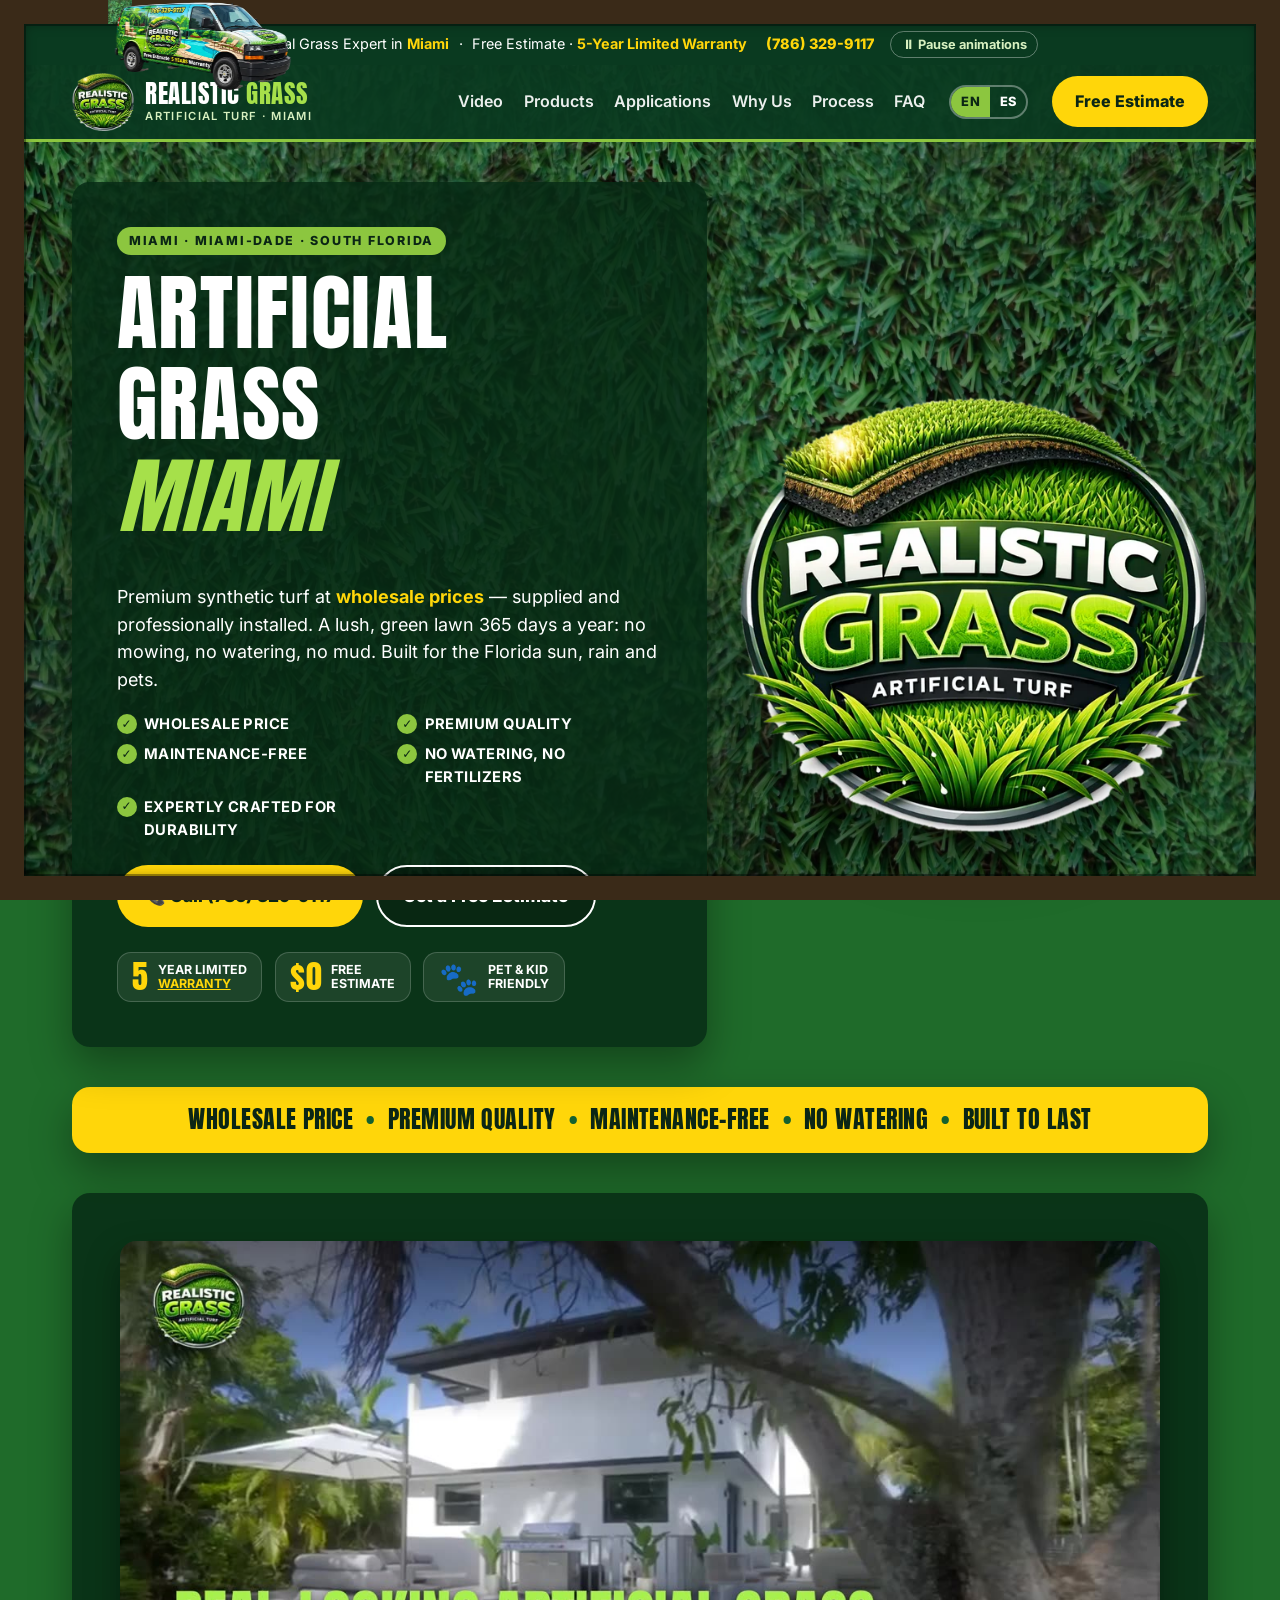
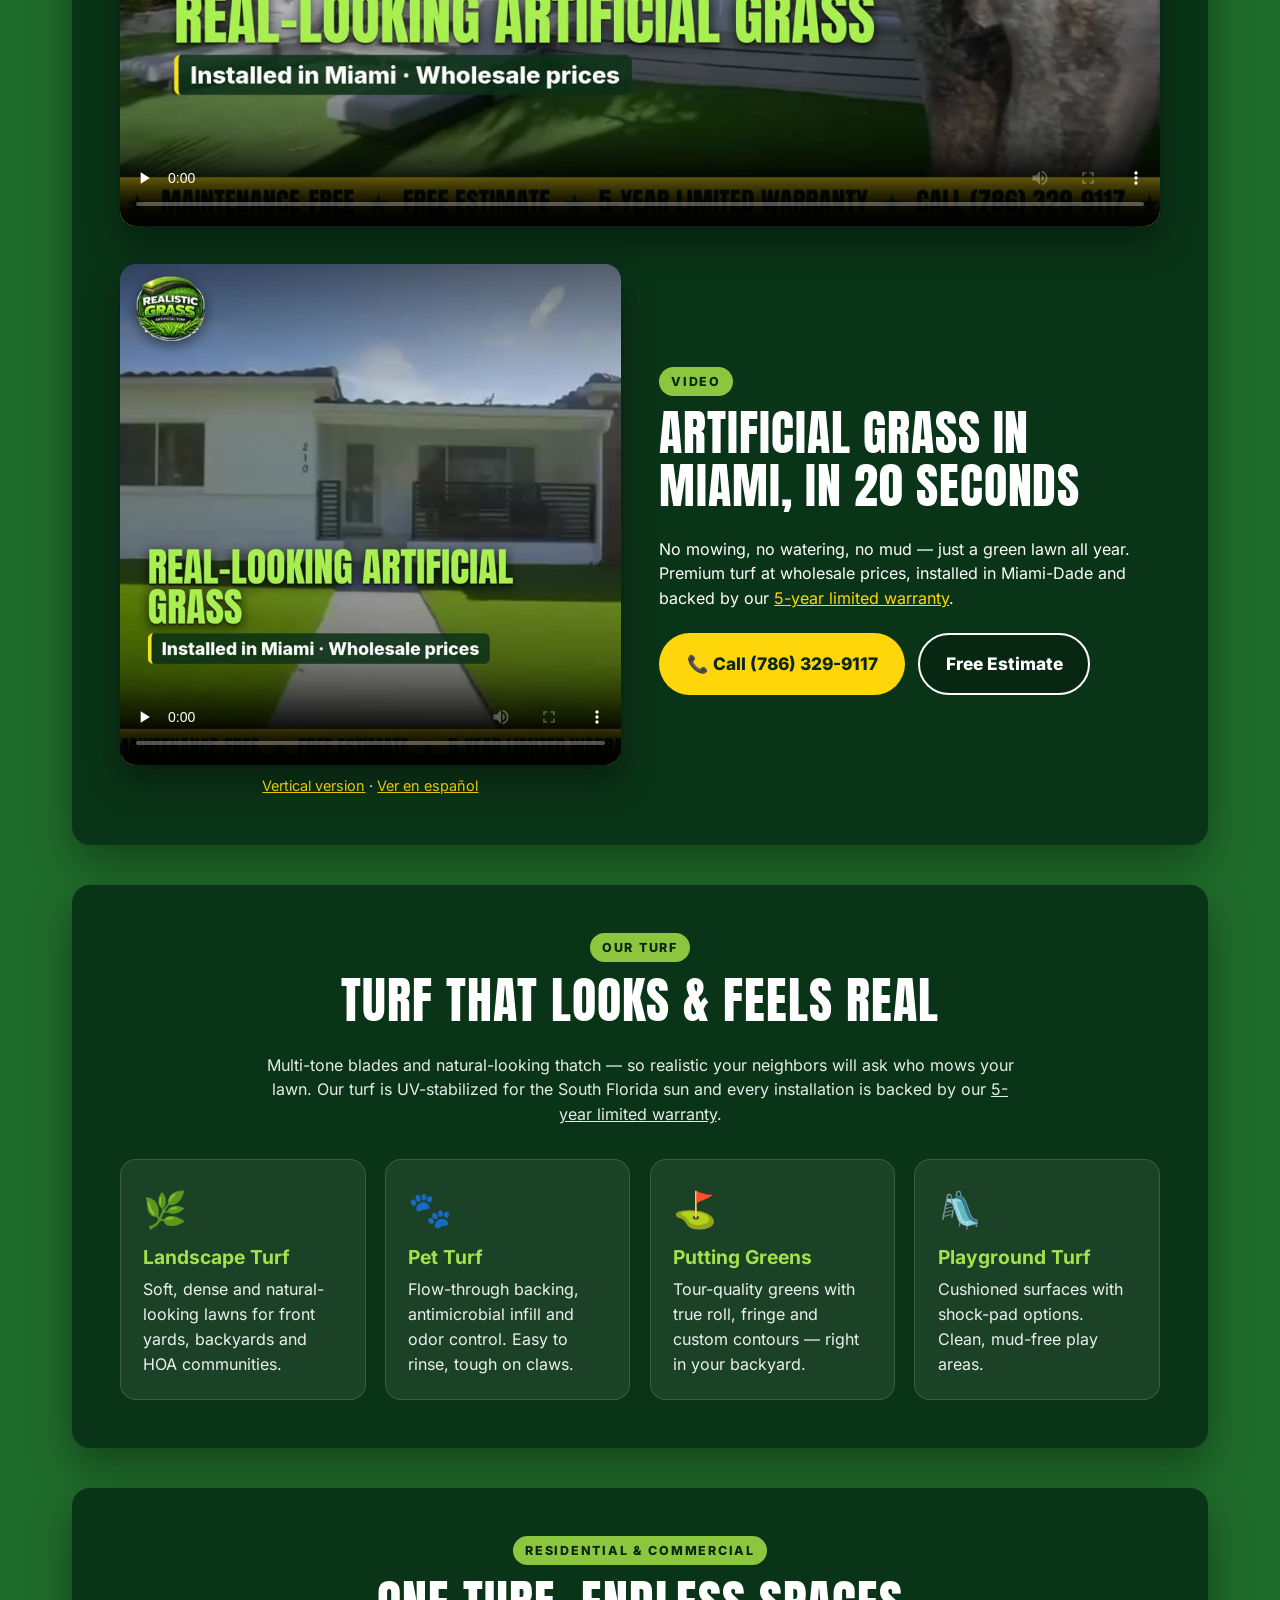
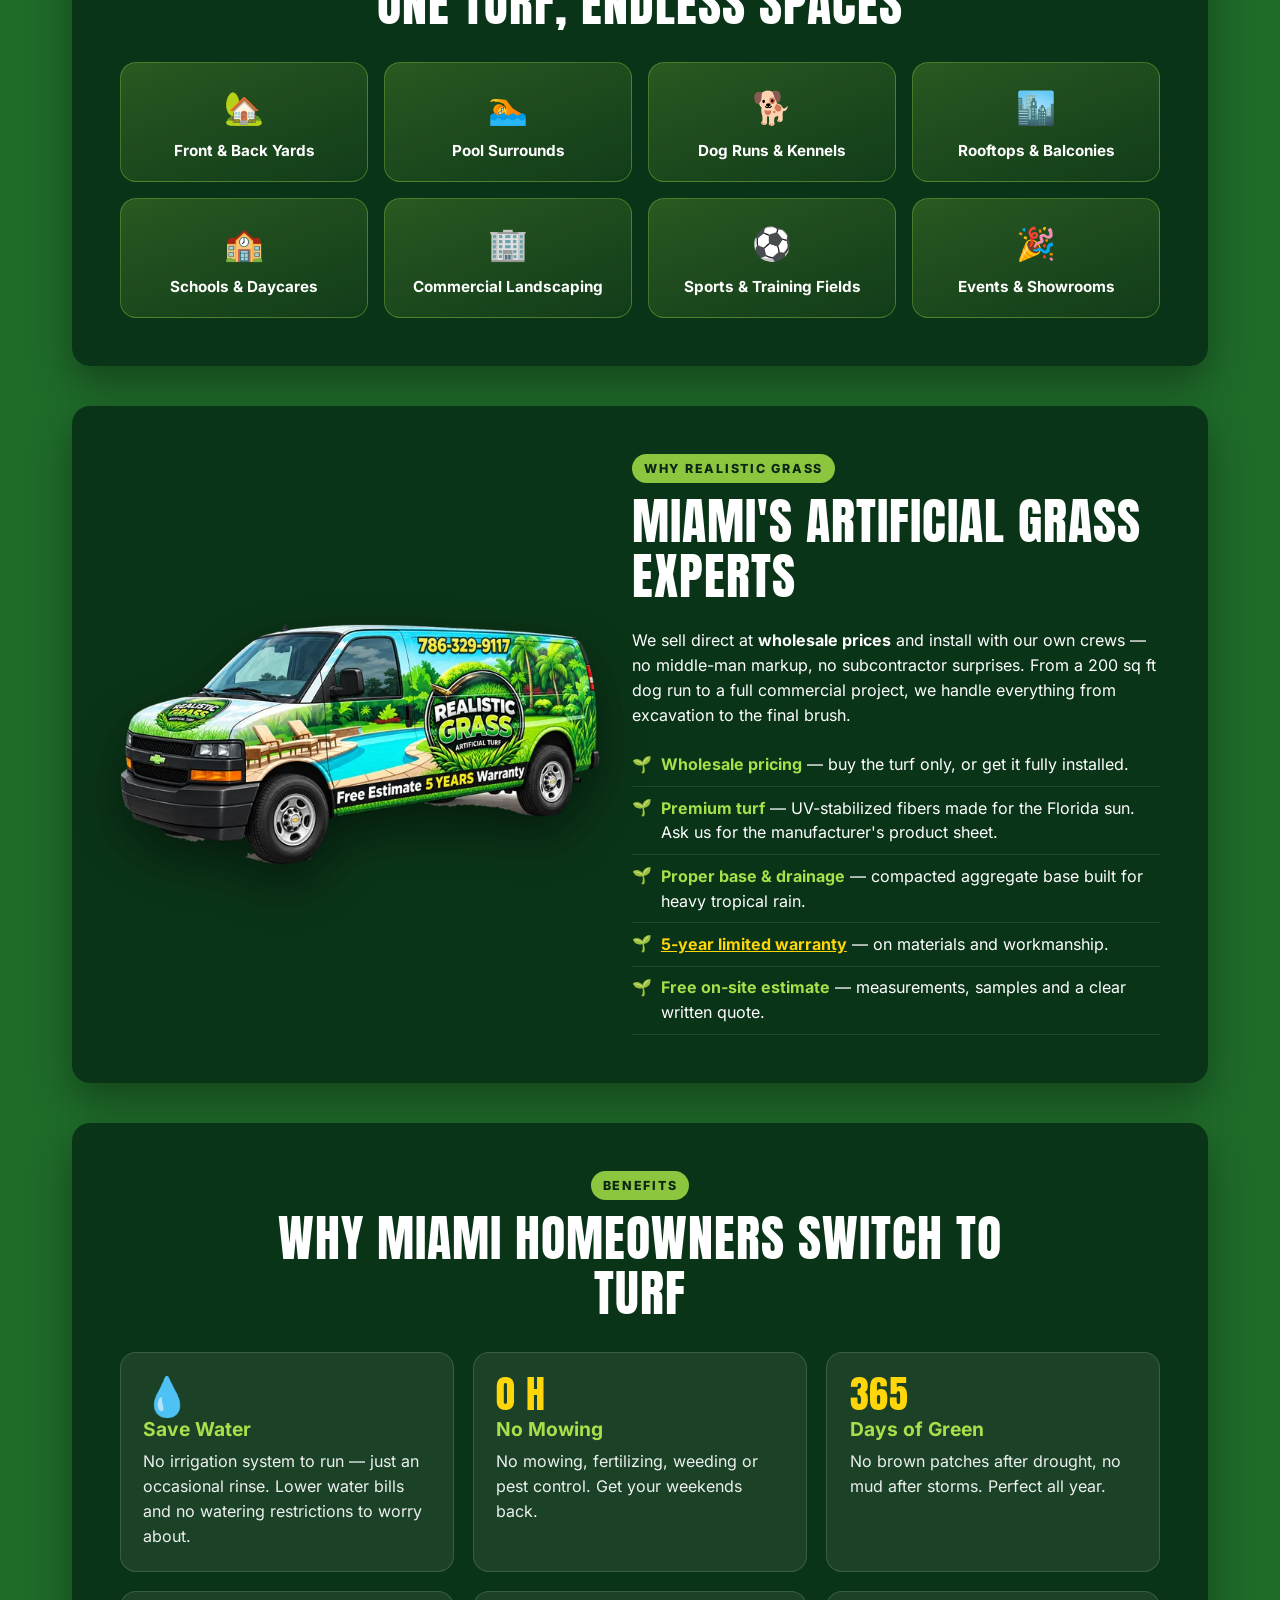
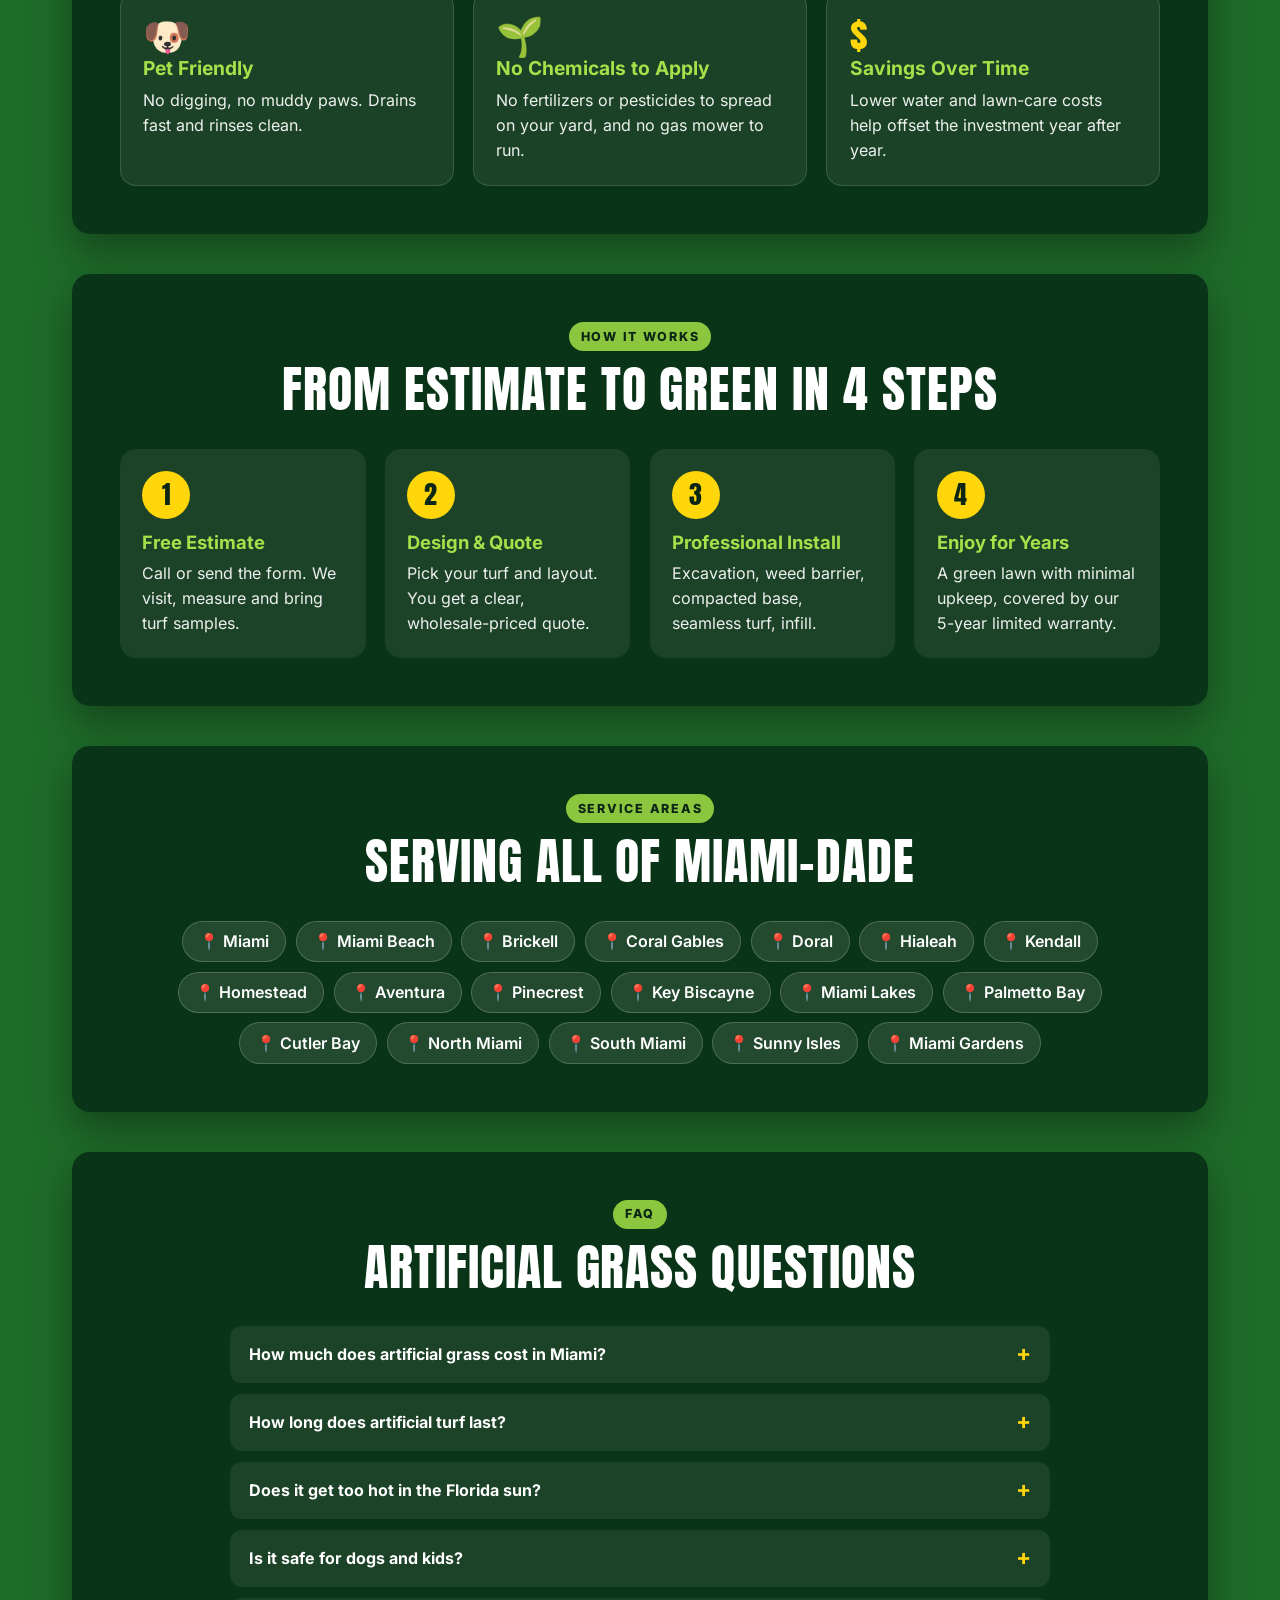
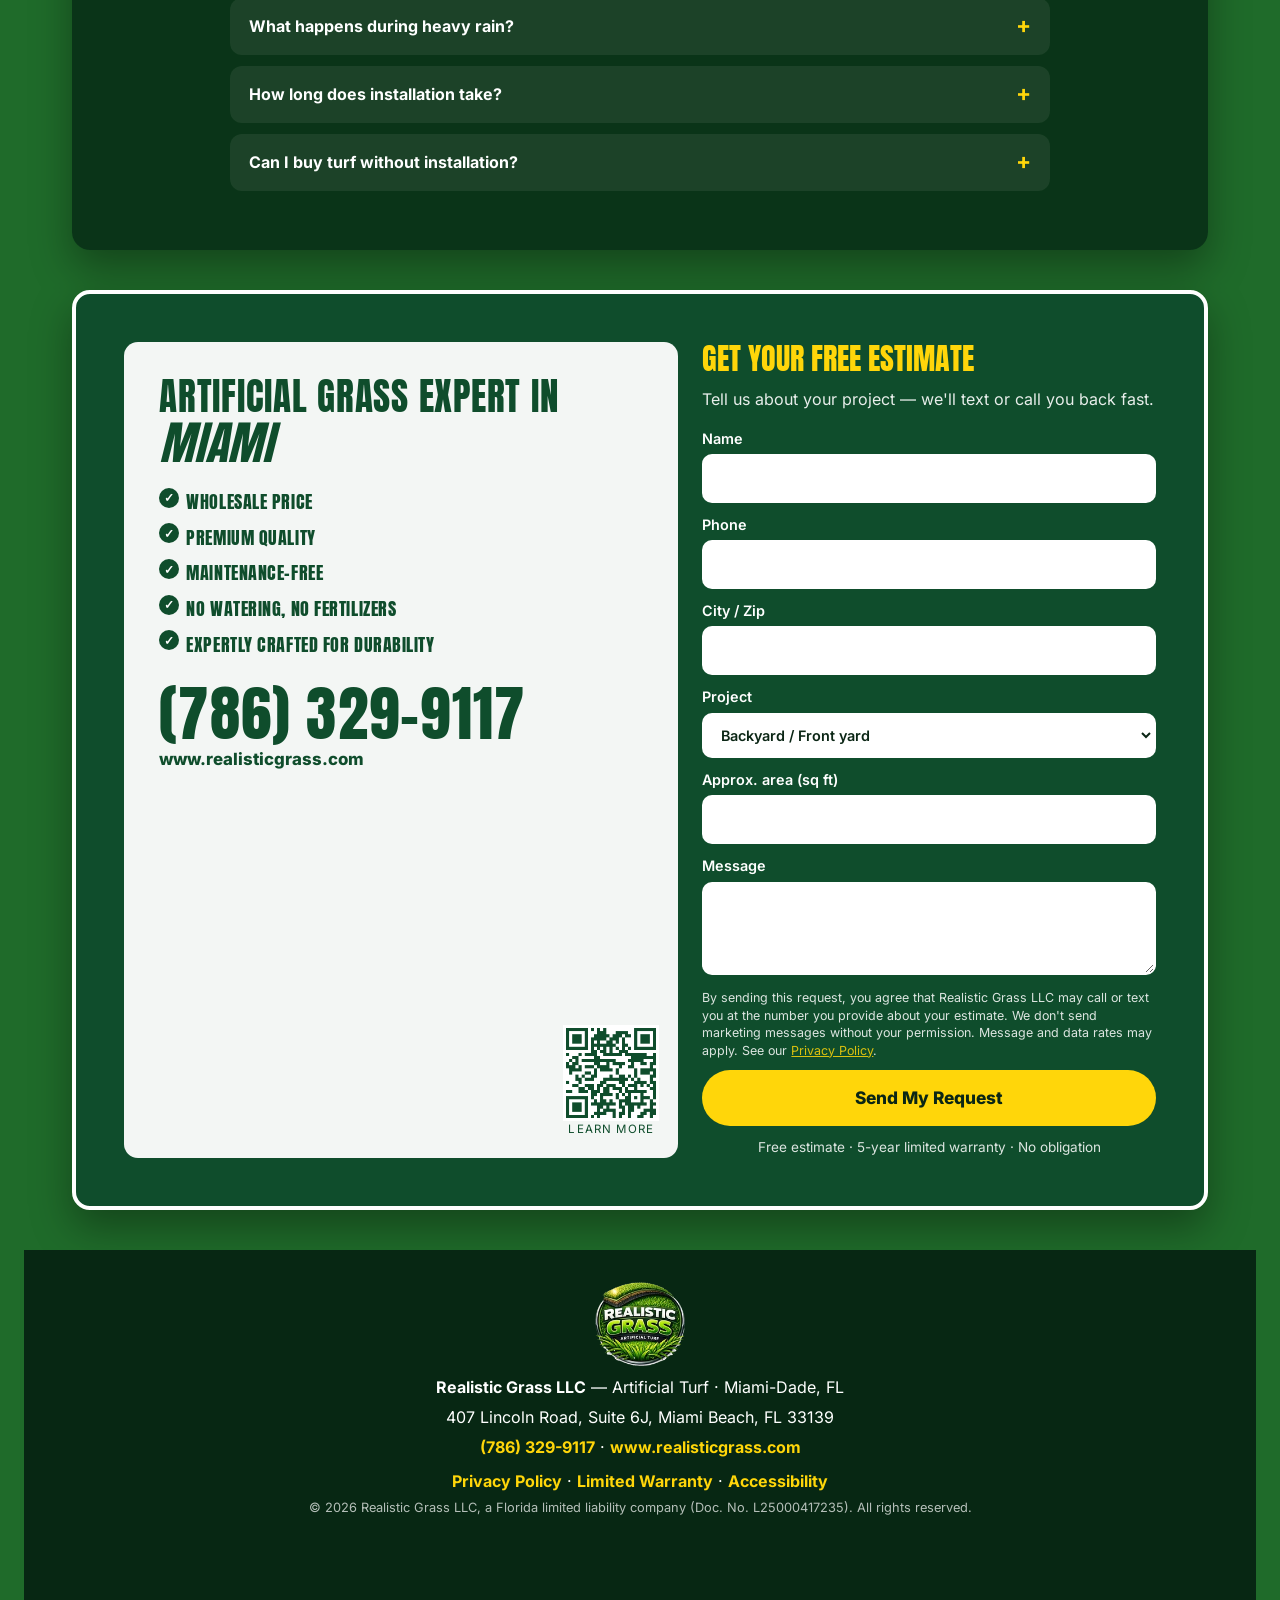
==== commit edc24a55: "Add landscape estate video (EN/ES) to the home page video section Co-Authored-By: Claude Opus 5.5 <n" ====
--- a/index.html
+++ b/index.html
@@ -444,6 +444,13 @@
 
     <!-- VIDEO -->
     <section class="section video-sec" id="video">
+      <figure class="video-wide">
+        <video controls playsinline preload="none" width="1920" height="1080"
+               poster="social/posters/estate-landscape-en.jpg" aria-label="Realistic Grass video: artificial grass lawns in Miami, free estimate, call (786) 329-9117">
+          <source src="social/realistic-grass-estate-landscape-en.mp4" type="video/mp4">
+          <track kind="captions" src="social/captions-en.vtt" srclang="en" label="English" default>
+        </video>
+      </figure>
       <div class="video-grid">
         <figure class="video-wrap">
           <video controls playsinline preload="none" width="1080" height="1080"
--- a/styles.css
+++ b/styles.css
@@ -194,6 +194,9 @@
 /* ---------- Video ---------- */
 .video-grid { display: grid; grid-template-columns: minmax(0, 1fr) minmax(0, 1fr); gap: clamp(1.2rem, 3vw, 2.5rem); align-items: center; }
 .video-wrap { margin: 0; }
+.video-wide { margin: 0 0 clamp(1.2rem, 3vw, 2.5rem); }
+.video-wide video { display: block; width: 100%; height: auto; aspect-ratio: 16 / 9; border-radius: 16px; background: #0a3a20;
+                    box-shadow: 0 16px 34px rgba(0,0,0,.4); }
 .video-wrap video { display: block; width: 100%; height: auto; aspect-ratio: 1 / 1; border-radius: 16px; background: #0a3a20;
                     box-shadow: 0 16px 34px rgba(0,0,0,.4); }
 .video-wrap figcaption { margin-top: .6rem; font-size: .9rem; text-align: center; opacity: .9; }
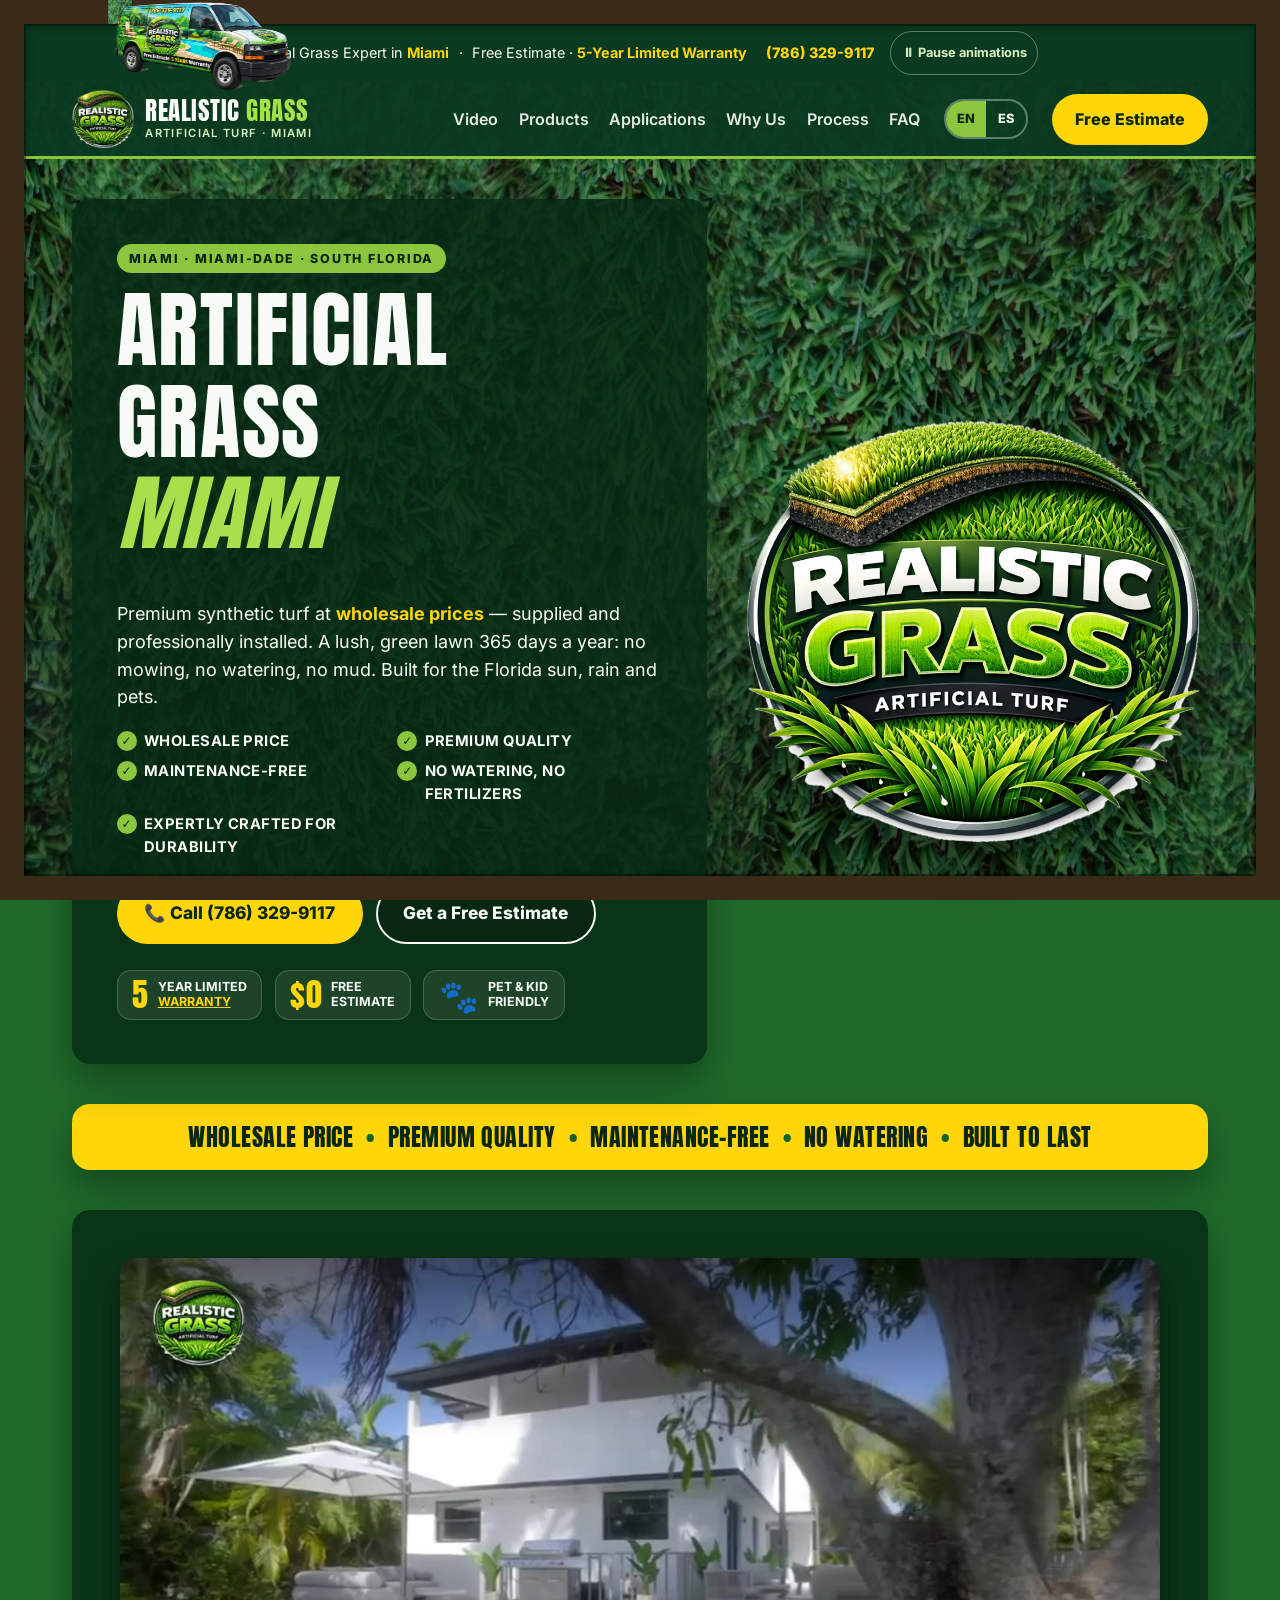
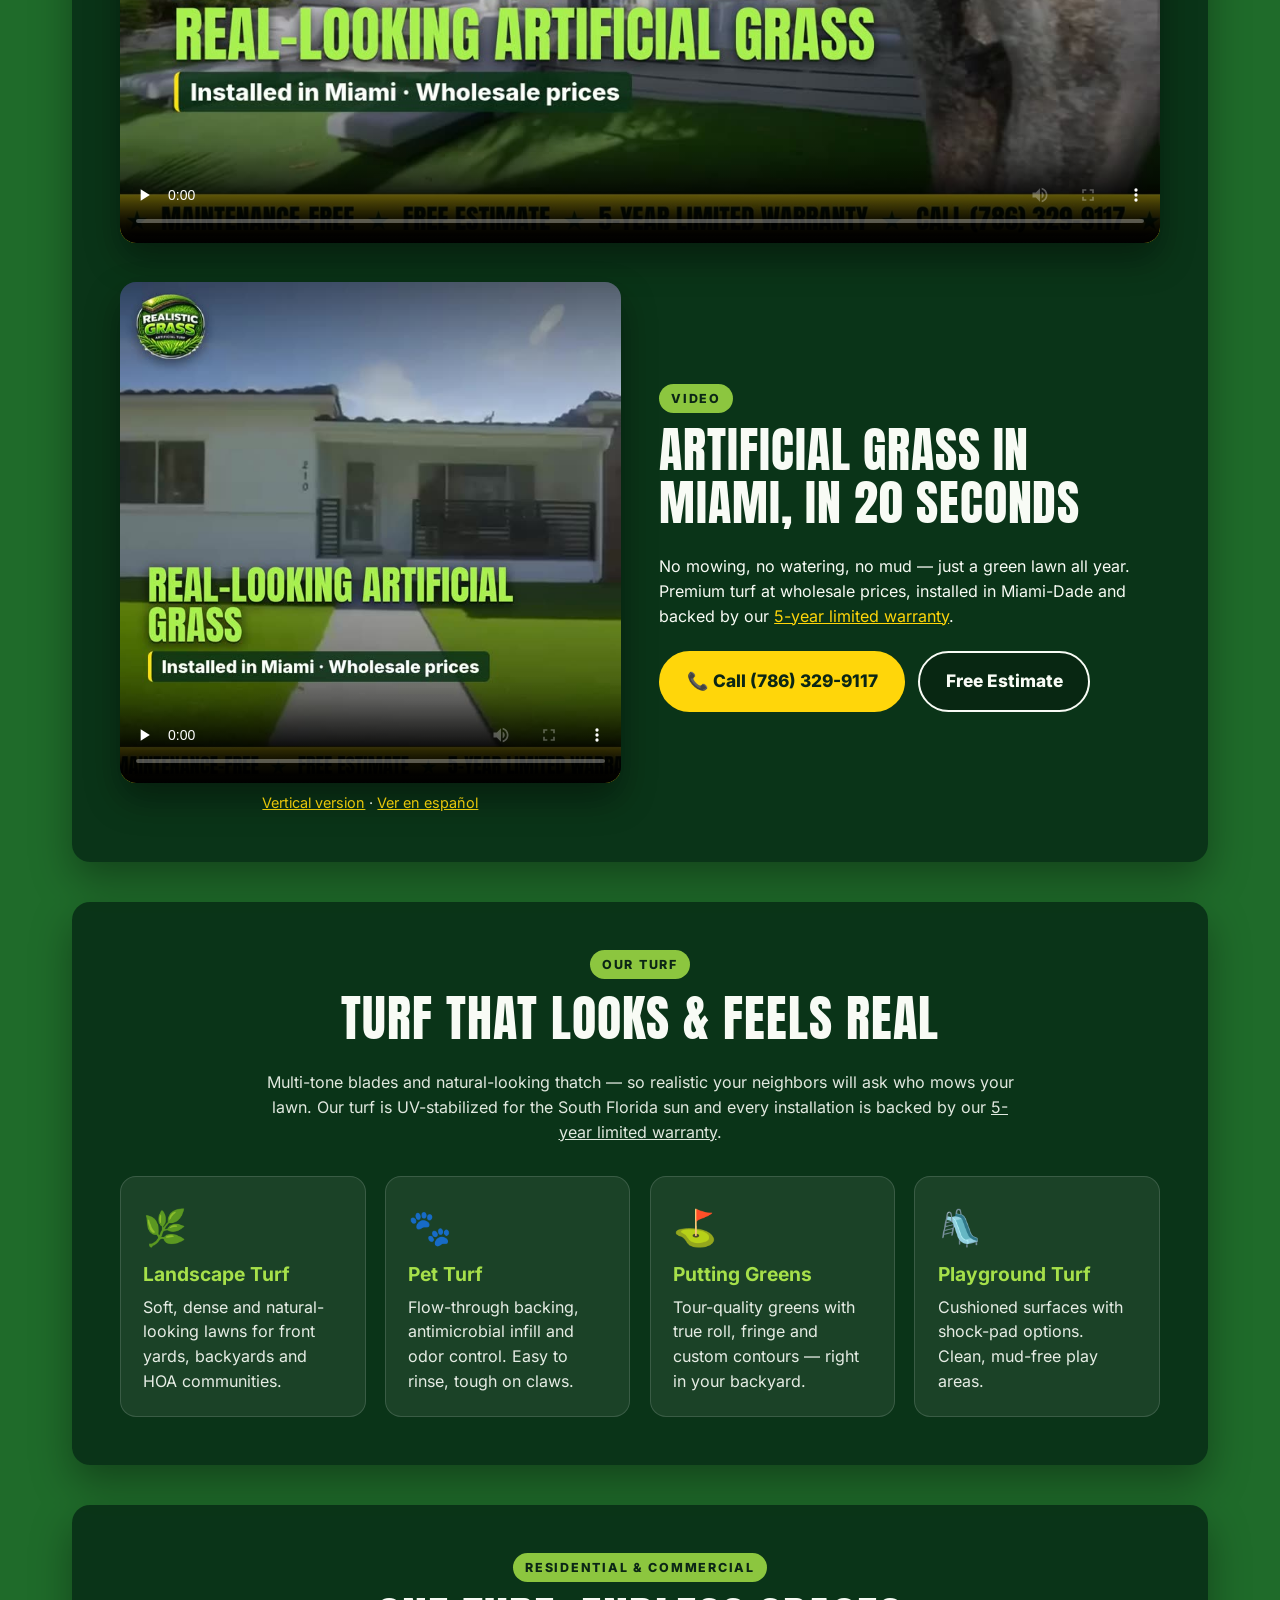
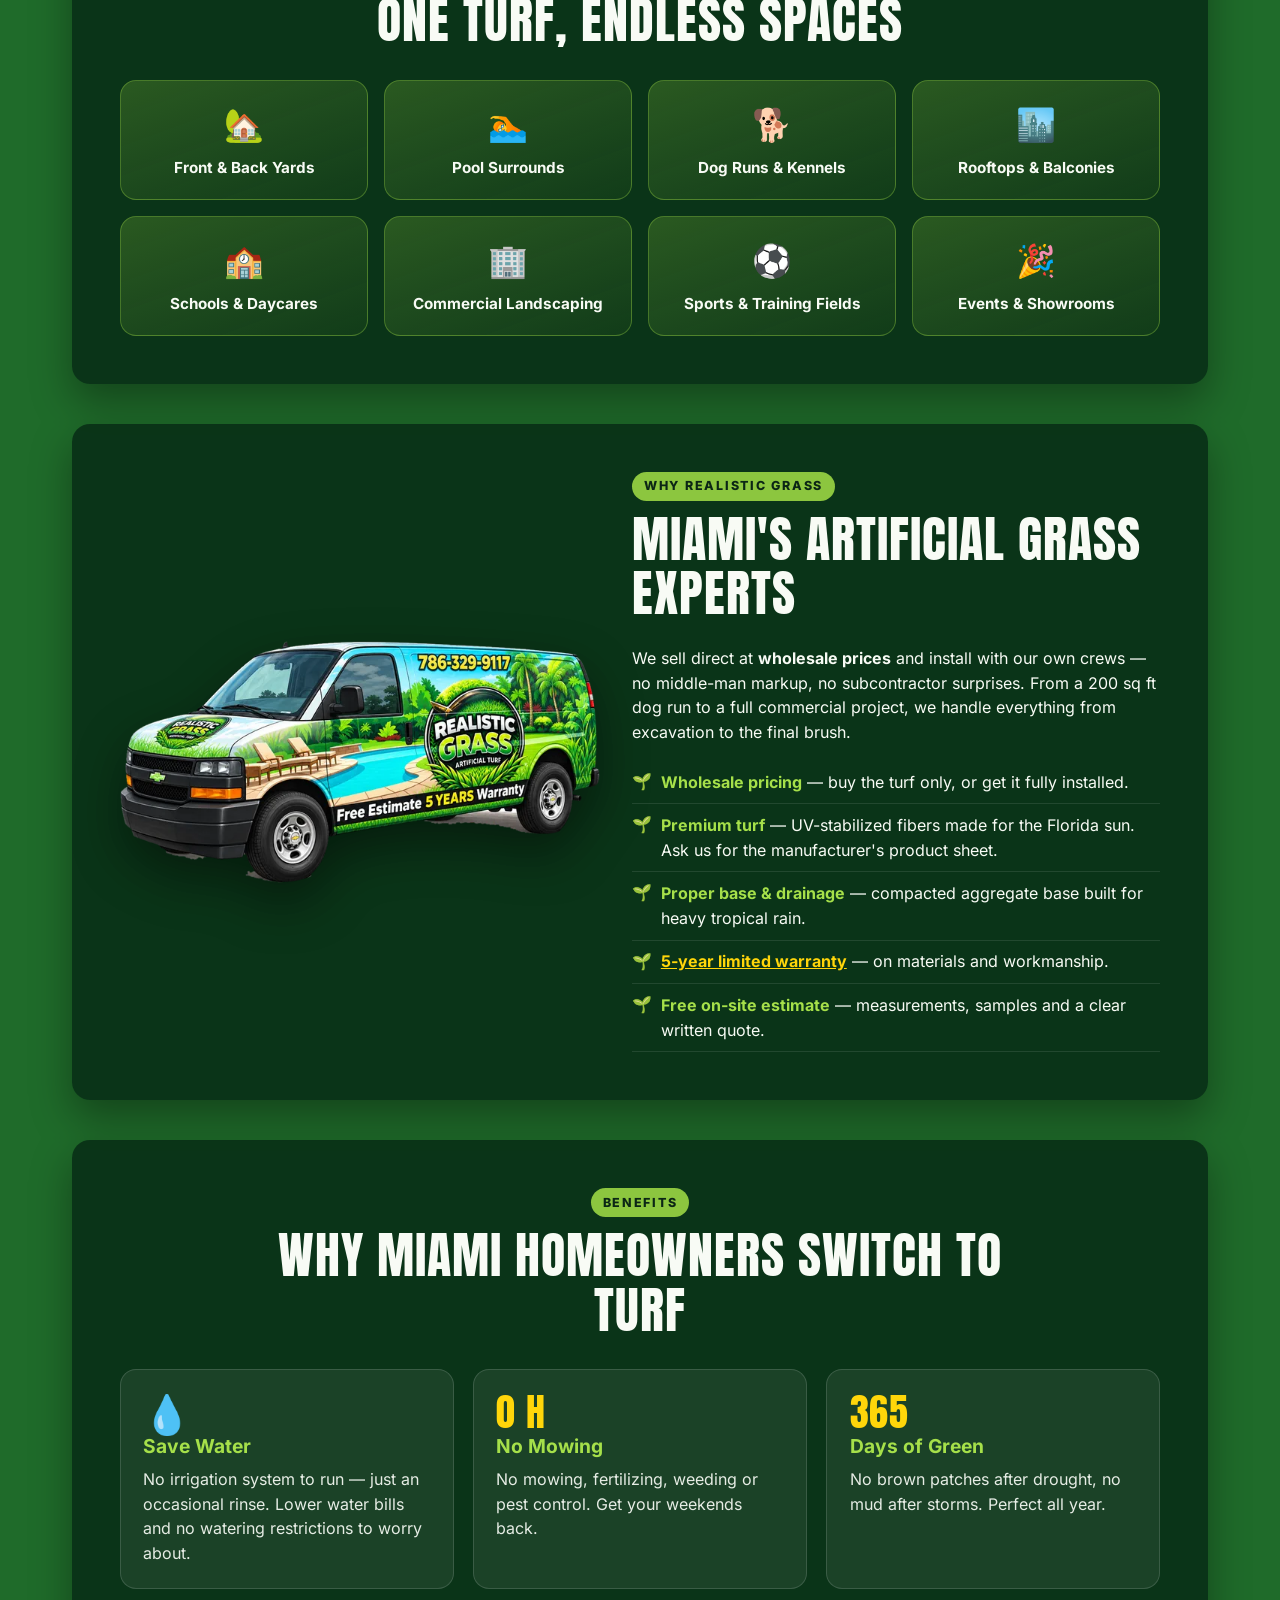
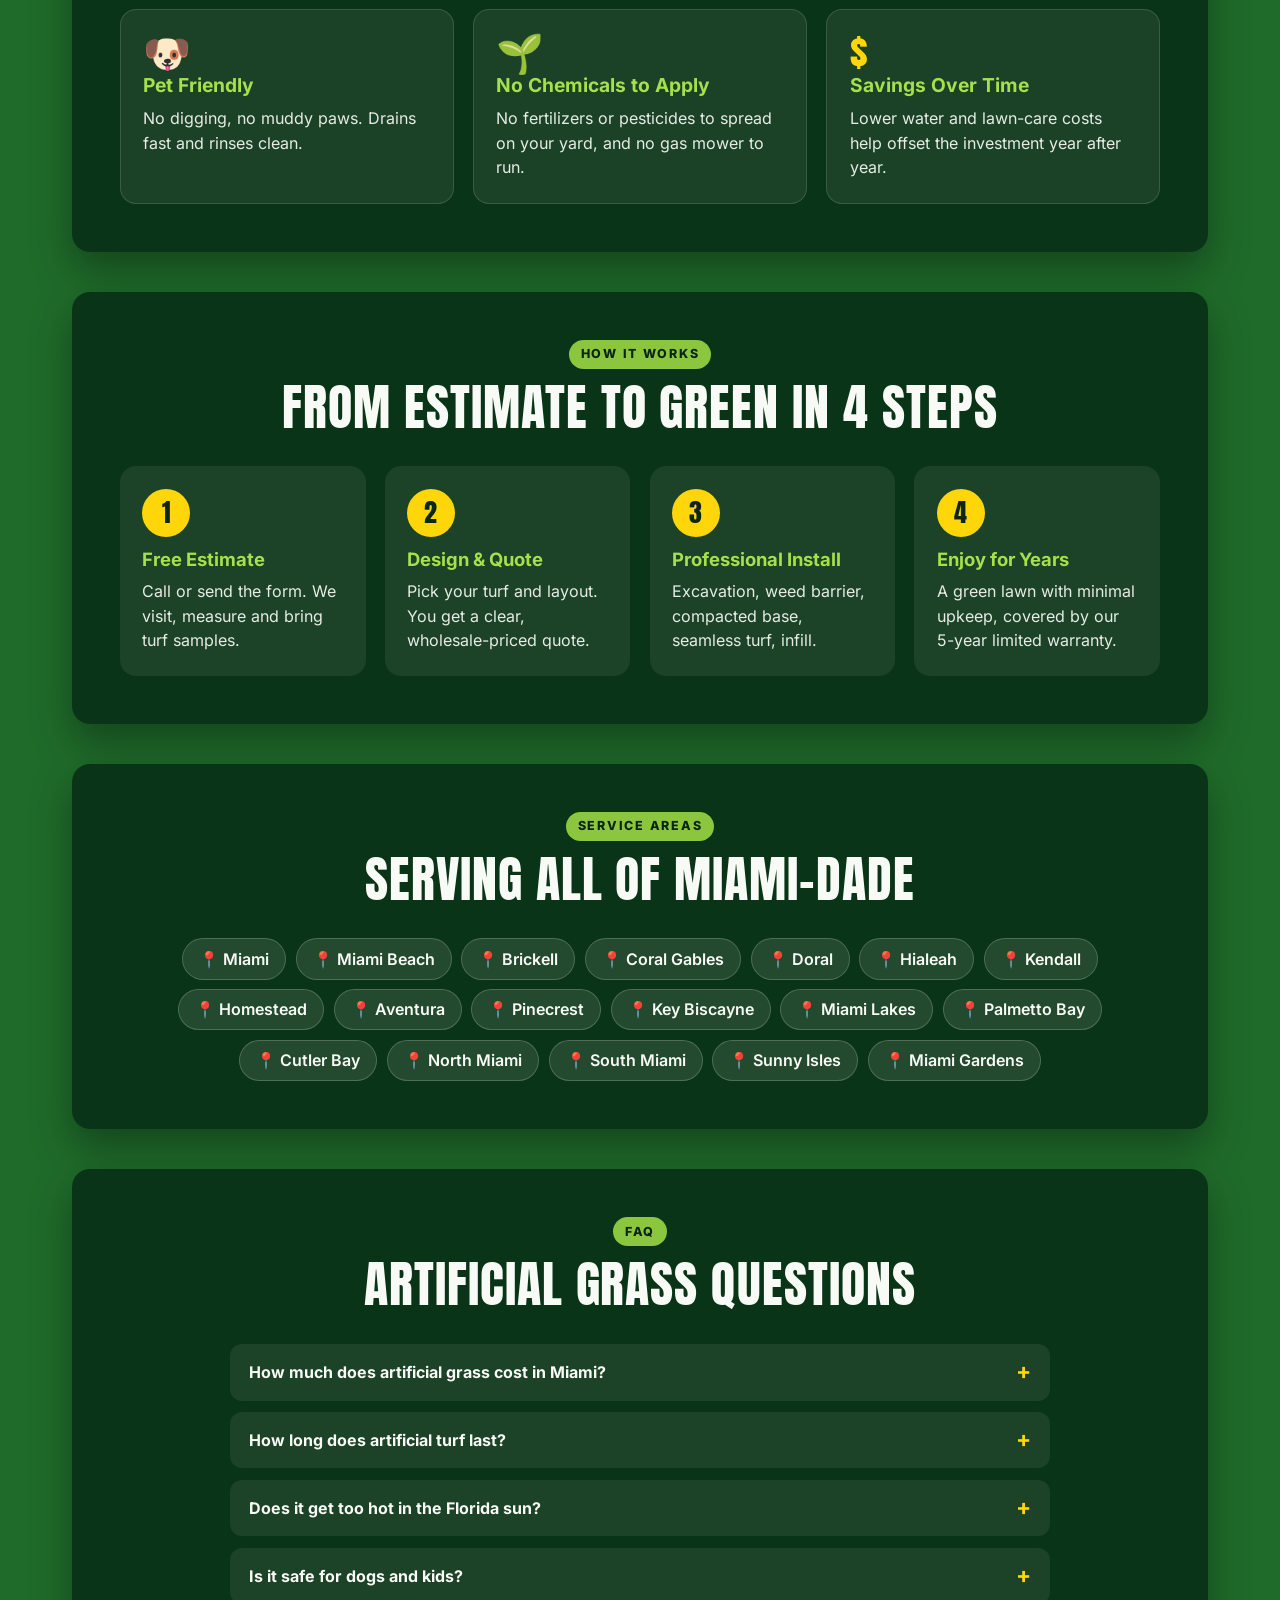
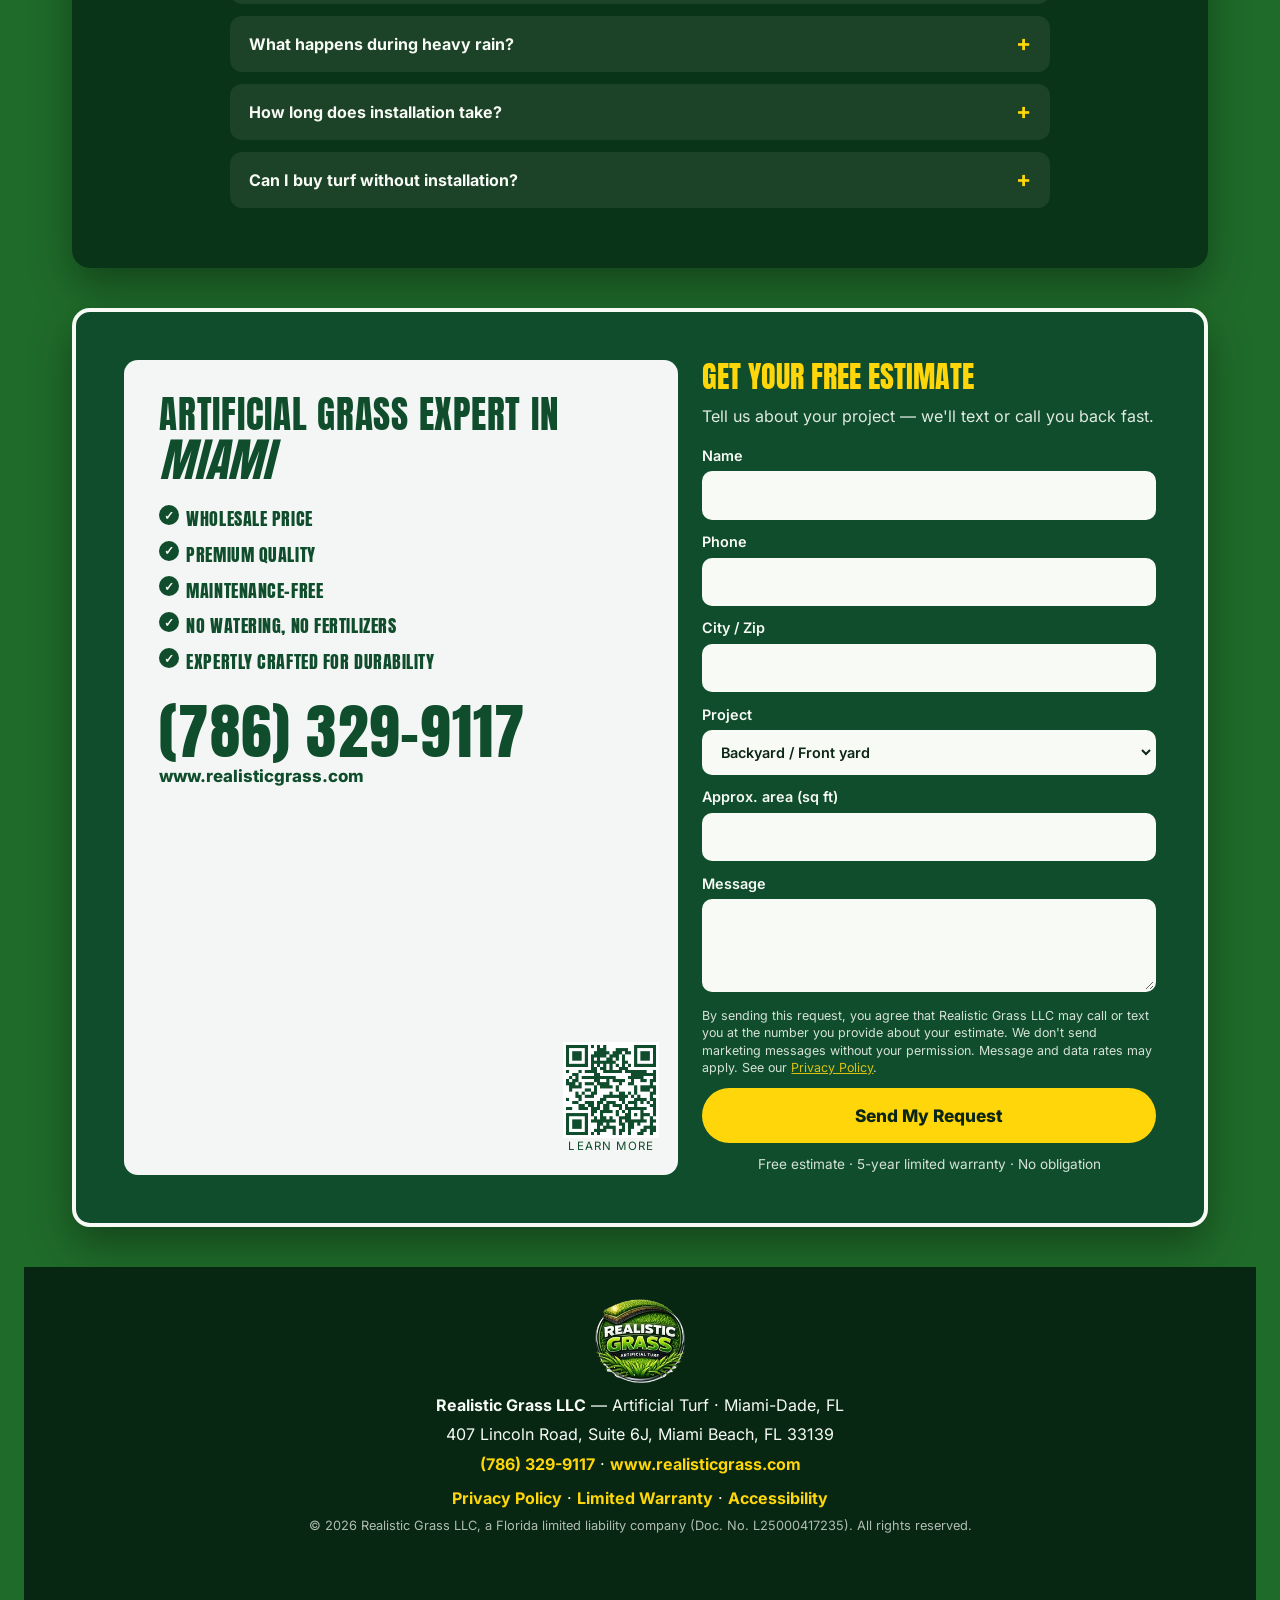
==== commit 243eea78: "Site for www.realisticgrass.com: animated logo, audit fixes (contrast, touch targets, overflow-x), c" ====
--- a/index.html
+++ b/index.html
@@ -8,27 +8,27 @@
   <!-- SEO:START (generated by build-seo.py – edit site.json / build-seo.py, not this block) -->
   <meta name="robots" content="index, follow, max-image-preview:large, max-snippet:-1">
   <meta name="keywords" content="artificial grass Miami, artificial turf Miami, synthetic turf installation, pet turf Miami, putting green Miami, artificial grass wholesale, Miami-Dade turf installer">
-  <link rel="canonical" href="https://noadsapple.github.io/realistic-grass/">
-  <link rel="alternate" hreflang="en" href="https://noadsapple.github.io/realistic-grass/">
-  <link rel="alternate" hreflang="es" href="https://noadsapple.github.io/realistic-grass/es/">
-  <link rel="alternate" hreflang="x-default" href="https://noadsapple.github.io/realistic-grass/">
+  <link rel="canonical" href="https://www.realisticgrass.com/">
+  <link rel="alternate" hreflang="en" href="https://www.realisticgrass.com/">
+  <link rel="alternate" hreflang="es" href="https://www.realisticgrass.com/es/">
+  <link rel="alternate" hreflang="x-default" href="https://www.realisticgrass.com/">
   <meta name="geo.region" content="US-FL">
   <meta name="geo.placename" content="Miami">
   <meta property="og:type" content="website">
   <meta property="og:site_name" content="Realistic Grass">
   <meta property="og:locale" content="en_US">
   <meta property="og:locale:alternate" content="es_US">
-  <meta property="og:url" content="https://noadsapple.github.io/realistic-grass/">
+  <meta property="og:url" content="https://www.realisticgrass.com/">
   <meta property="og:title" content="Realistic Grass – Artificial Grass Miami">
   <meta property="og:description" content="Artificial turf installed in Miami-Dade at wholesale prices: lawns, pet turf, putting greens, pools. Free estimate · 5-year limited warranty.">
-  <meta property="og:image" content="https://noadsapple.github.io/realistic-grass/assets/og-image-en.jpg">
+  <meta property="og:image" content="https://www.realisticgrass.com/assets/og-image-en.jpg">
   <meta property="og:image:width" content="1200">
   <meta property="og:image:height" content="630">
   <meta property="og:image:alt" content="Realistic Grass – Artificial Grass Miami">
   <meta name="twitter:card" content="summary_large_image">
   <meta name="twitter:title" content="Realistic Grass – Artificial Grass Miami">
   <meta name="twitter:description" content="Artificial turf installed in Miami-Dade at wholesale prices: lawns, pet turf, putting greens, pools. Free estimate · 5-year limited warranty.">
-  <meta name="twitter:image" content="https://noadsapple.github.io/realistic-grass/assets/og-image-en.jpg">
+  <meta name="twitter:image" content="https://www.realisticgrass.com/assets/og-image-en.jpg">
   <meta name="theme-color" content="#0f4d2c">
   <meta name="format-detection" content="telephone=yes">
   <link rel="icon" type="image/png" sizes="32x32" href="assets/favicon-32.png">
@@ -42,16 +42,16 @@
  "@graph": [
   {
    "@type": "HomeAndConstructionBusiness",
-   "@id": "https://noadsapple.github.io/realistic-grass/#business",
+   "@id": "https://www.realisticgrass.com/#business",
    "name": "Realistic Grass",
    "legalName": "Realistic Grass LLC",
    "slogan": "Artificial Grass Expert in Miami",
    "description": "Artificial turf installed in Miami-Dade at wholesale prices: lawns, pet turf, putting greens, pools. Free estimate · 5-year limited warranty.",
-   "url": "https://noadsapple.github.io/realistic-grass/",
-   "logo": "https://noadsapple.github.io/realistic-grass/assets/icon-512.png",
+   "url": "https://www.realisticgrass.com/",
+   "logo": "https://www.realisticgrass.com/assets/icon-512.png",
    "image": [
-    "https://noadsapple.github.io/realistic-grass/assets/og-image-en.jpg",
-    "https://noadsapple.github.io/realistic-grass/assets/logo.webp"
+    "https://www.realisticgrass.com/assets/og-image-en.jpg",
+    "https://www.realisticgrass.com/assets/logo.webp"
    ],
    "telephone": "+1-786-329-9117",
    "priceRange": "$$",
@@ -249,58 +249,58 @@
   },
   {
    "@type": "WebSite",
-   "@id": "https://noadsapple.github.io/realistic-grass/#website",
-   "url": "https://noadsapple.github.io/realistic-grass/",
+   "@id": "https://www.realisticgrass.com/#website",
+   "url": "https://www.realisticgrass.com/",
    "name": "Realistic Grass",
    "inLanguage": [
     "en-US",
     "es-US"
    ],
    "publisher": {
-    "@id": "https://noadsapple.github.io/realistic-grass/#business"
+    "@id": "https://www.realisticgrass.com/#business"
    }
   },
   {
    "@type": "WebPage",
-   "@id": "https://noadsapple.github.io/realistic-grass/#webpage",
-   "url": "https://noadsapple.github.io/realistic-grass/",
+   "@id": "https://www.realisticgrass.com/#webpage",
+   "url": "https://www.realisticgrass.com/",
    "name": "Artificial Grass Miami | Turf Installation – Realistic Grass",
    "description": "Artificial turf installed in Miami-Dade at wholesale prices: lawns, pet turf, putting greens, pools. Free estimate · 5-year limited warranty.",
    "inLanguage": "en-US",
    "isPartOf": {
-    "@id": "https://noadsapple.github.io/realistic-grass/#website"
+    "@id": "https://www.realisticgrass.com/#website"
    },
    "about": {
-    "@id": "https://noadsapple.github.io/realistic-grass/#business"
+    "@id": "https://www.realisticgrass.com/#business"
    },
    "primaryImageOfPage": {
     "@type": "ImageObject",
-    "url": "https://noadsapple.github.io/realistic-grass/assets/og-image-en.jpg",
+    "url": "https://www.realisticgrass.com/assets/og-image-en.jpg",
     "width": 1200,
     "height": 630
    },
    "dateModified": "2026-09-25",
    "video": {
-    "@id": "https://noadsapple.github.io/realistic-grass/#video"
+    "@id": "https://www.realisticgrass.com/#video"
    }
   },
   {
    "@type": "VideoObject",
-   "@id": "https://noadsapple.github.io/realistic-grass/#video",
+   "@id": "https://www.realisticgrass.com/#video",
    "inLanguage": "en-US",
    "name": "Artificial Grass in Miami – Realistic Grass",
    "description": "Artificial turf installed in Miami-Dade at wholesale prices: lawns, pet turf, putting greens, pools. Free estimate · 5-year limited warranty.",
-   "thumbnailUrl": "https://noadsapple.github.io/realistic-grass/social/posters/promo-square-en.jpg",
-   "contentUrl": "https://noadsapple.github.io/realistic-grass/social/realistic-grass-promo-square-en.mp4",
+   "thumbnailUrl": "https://www.realisticgrass.com/social/posters/promo-square-en.jpg",
+   "contentUrl": "https://www.realisticgrass.com/social/realistic-grass-promo-square-en.mp4",
    "uploadDate": "2026-09-25",
    "duration": "PT19S",
    "publisher": {
-    "@id": "https://noadsapple.github.io/realistic-grass/#business"
+    "@id": "https://www.realisticgrass.com/#business"
    }
   },
   {
    "@type": "FAQPage",
-   "@id": "https://noadsapple.github.io/realistic-grass/#faq",
+   "@id": "https://www.realisticgrass.com/#faq",
    "inLanguage": "en-US",
    "mainEntity": [
     {
@@ -665,5 +665,6 @@
   <a href="tel:+17863299117" class="float-call" aria-label="Call (786) 329-9117">📞</a>
 
   <script src="script.js"></script>
+  <script src="assets/logo-anim.js" defer></script>
 </body>
 </html>
--- a/styles.css
+++ b/styles.css
@@ -15,7 +15,7 @@
   --lime: #8cc63f;
   --lime-bright: #a6e04a;
   --yellow: #ffd60a;
-  --white: #ffffff;
+  --white: #f8fbf5;
   --ink: #0b2615;
   --panel: rgba(8, 44, 22, 0.86);
   --panel-light: rgba(255, 255, 255, 0.95);
@@ -25,14 +25,14 @@
 }
 
 * { box-sizing: border-box; }
-html { scroll-behavior: smooth; }
+html { scroll-behavior: smooth; overflow-x: clip; }
 body {
   margin: 0;
   font-family: "Inter", system-ui, -apple-system, Segoe UI, Roboto, sans-serif;
   color: var(--white);
   background: #1f6b2a;
   line-height: 1.55;
-  overflow-x: hidden;
+  overflow-x: clip;
   padding: var(--sod); /* keep the page inside the turf border */
 }
 img { max-width: 100%; height: auto; display: block; }
@@ -118,7 +118,7 @@
 .lang a[aria-current="page"] { background: var(--lime); color: var(--ink); }
 .lang a:not([aria-current]):hover { background: rgba(255,255,255,.15); }
 .burger { display: none; background: none; border: 0; padding: .4rem; cursor: pointer; margin-left: auto; }
-.burger span { display: block; width: 26px; height: 3px; background: #fff; margin: 5px 0; border-radius: 2px; }
+.burger span { display: block; width: 26px; height: 3px; background: var(--white); margin: 5px 0; border-radius: 2px; }
 
 /* ---------- Buttons ---------- */
 .btn {
@@ -130,7 +130,7 @@
 }
 .btn:hover { transform: translateY(-2px); box-shadow: 0 8px 20px rgba(0,0,0,.3); }
 .btn-yellow { background: var(--yellow); color: var(--ink); }
-.btn-ghost { border-color: #fff; color: #fff; background: rgba(0,0,0,.25); }
+.btn-ghost { border-color: var(--white); color: var(--white); background: rgba(0,0,0,.25); }
 .btn-lg { padding: .95rem 1.6rem; font-size: 1.08rem; }
 
 /* ---------- Layout ---------- */
@@ -264,7 +264,7 @@
 .faq details p { margin: 0 0 1rem; opacity: .92; }
 
 /* ---------- Contact (mirrors the yard sign) ---------- */
-#contact { background: var(--green-800); border: 4px solid #fff; }
+#contact { background: var(--green-800); border: 4px solid var(--white); }
 .contact { display: grid; grid-template-columns: 1.1fr .9fr; gap: 1.5rem; }
 .contact-card {
   background: var(--panel-light); color: var(--green-800); border-radius: 14px;
@@ -274,7 +274,7 @@
 .contact-card h2 span { font-style: italic; font-size: 1.25em; }
 .checks-dark { grid-template-columns: 1fr; }
 .checks-dark li { font-family: "Anton", sans-serif; font-weight: 400; font-size: 1.15rem; letter-spacing: .03em; }
-.checks-dark li::before { background: var(--green-800); color: #fff; }
+.checks-dark li::before { background: var(--green-800); color: var(--white); }
 .big-phone { display: block; font-size: clamp(2.4rem, 6vw, 3.8rem); text-decoration: none; line-height: 1.05; }
 .site-link { font-weight: 800; font-size: 1.05rem; text-decoration: none; }
 .site-link:hover, .big-phone:hover { text-decoration: underline; }
@@ -287,7 +287,7 @@
 .form label { display: grid; gap: .25rem; font-weight: 600; font-size: .9rem; }
 .form input, .form select, .form textarea {
   font: inherit; padding: .7rem .8rem; border-radius: 10px; border: 2px solid transparent;
-  background: #fff; color: var(--ink); width: 100%;
+  background: var(--white); color: var(--ink); width: 100%;
 }
 .form input:focus, .form select:focus, .form textarea:focus { outline: none; border-color: var(--yellow); }
 .form-note { margin: 0; text-align: center; font-size: .85rem; opacity: .85; }
@@ -302,7 +302,7 @@
 .float-call {
   position: fixed; right: calc(var(--sod) + .8rem); bottom: calc(var(--sod) + .8rem); z-index: 70;
   width: 58px; height: 58px; border-radius: 50%; display: none; place-items: center;
-  background: var(--yellow); font-size: 1.6rem; text-decoration: none; box-shadow: var(--shadow);
+  background: var(--yellow); color: var(--ink); font-size: 1.6rem; text-decoration: none; box-shadow: var(--shadow);
 }
 
 /* ---------- Responsive ---------- */
@@ -399,3 +399,11 @@
 
 /* Anchor jumps land below the sticky header */
 section[id], h2[id] { scroll-margin-top: calc(var(--sod) + 96px); }
+
+/* ---------- Touch targets (>= 44px hit area, visuals unchanged) ---------- */
+.motion-toggle, .lang a, .burger, .topbar-phone, .footer a, .footer-links a { position: relative; }
+.motion-toggle::after, .lang a::after, .burger::after, .topbar-phone::after, .footer a::after, .footer-links a::after {
+  content: ""; position: absolute; left: 0; right: 0; top: 50%; min-height: 44px; transform: translateY(-50%);
+}
+.motion-toggle, .burger { min-height: 44px; }
+.lang a { display: inline-flex; align-items: center; min-height: 36px; min-width: 40px; justify-content: center; }
